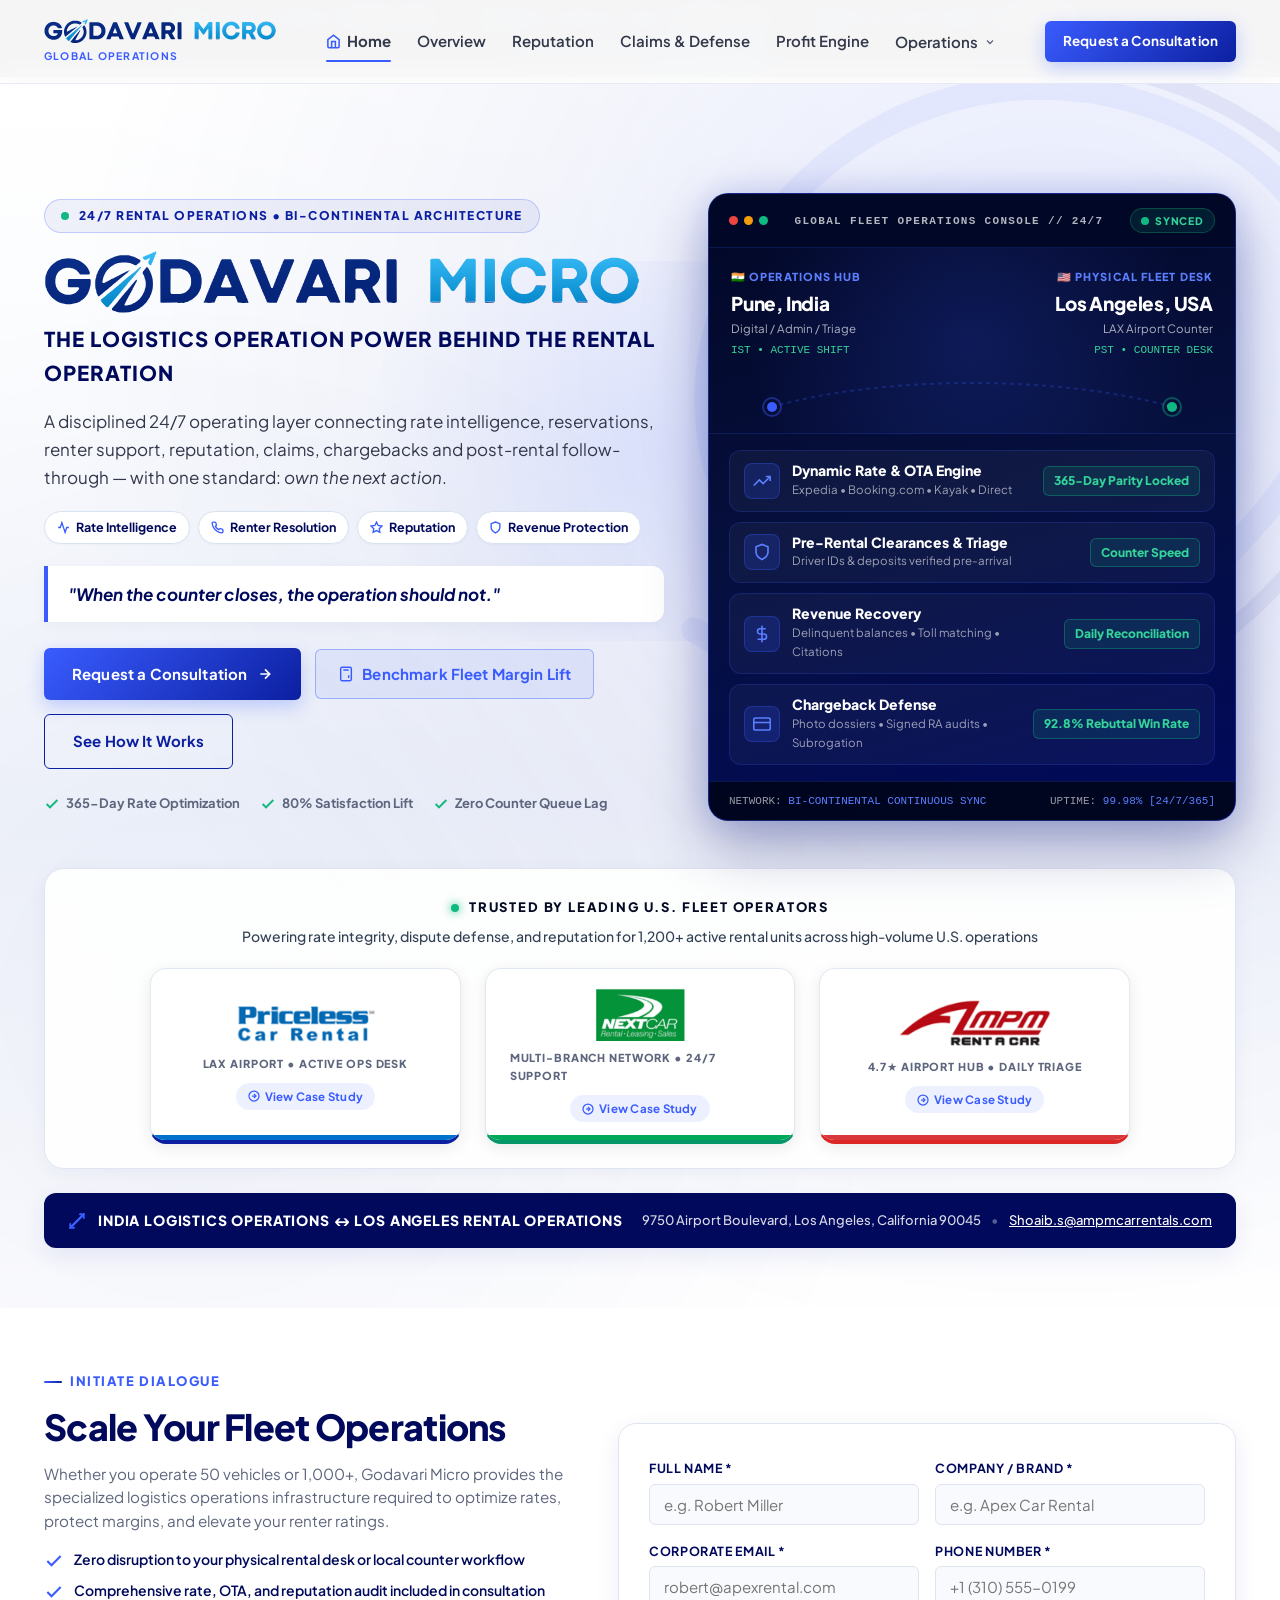
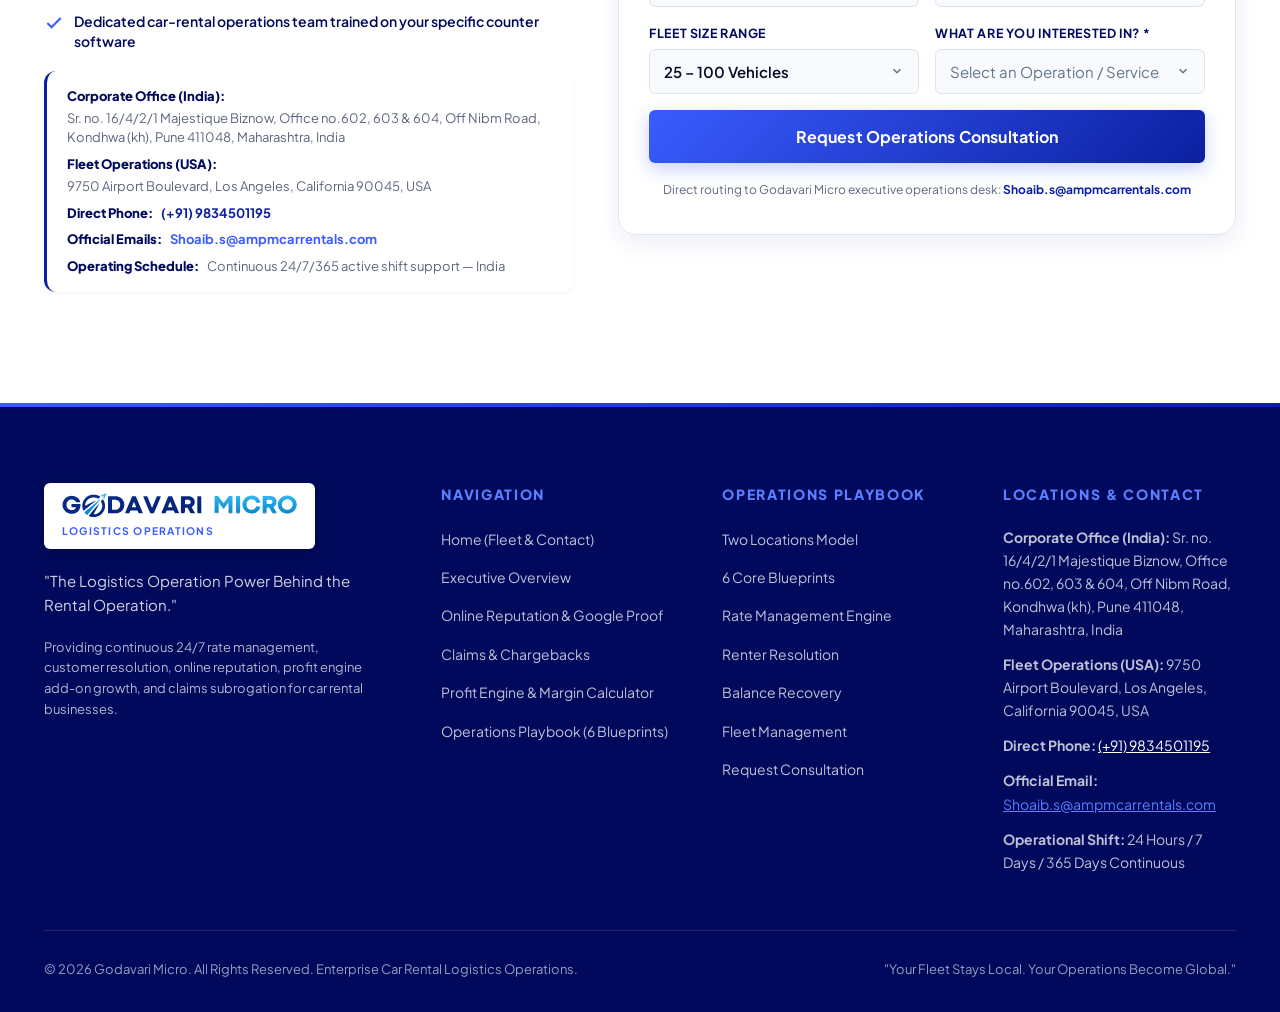
==== index.html @ 12efc971 "Remove (80.6% Win) from footer navigation Claims & Chargebacks link" ====
<!DOCTYPE html>
<html lang="en">
<head>
  <meta charset="UTF-8">
  <meta name="viewport" content="width=device-width, initial-scale=1.0">
  <meta http-equiv="X-UA-Compatible" content="ie=edge">
  
  <title>Godavari Micro — Global Car Rental Logistics Operations</title>
  <meta name="description" content="Godavari Micro is an India-based car rental logistics operations company running the 24/7 digital, administrative, and customer support layer behind live U.S. rental operations.">
  <meta name="keywords" content="Godavari Micro, car rental back-office, car rental operations, fleet management support, OTA rate management, car rental claims, chargeback recovery">
  <meta name="author" content="Godavari Micro">
  
  <!-- Open Graph / Meta -->
  <meta property="og:type" content="website">
  <meta property="og:title" content="Godavari Micro — The Logistics Operation Power Behind the Rental Operation">
  <meta property="og:description" content="Physical service in Los Angeles. Continuous digital operations in India. One connected renter experience.">
  <meta property="og:image" content="assets/godavari-micro-logo-gm-monogram.png">
  <meta name="twitter:card" content="summary_large_image">
  <meta name="twitter:title" content="Godavari Micro — Global Car Rental Logistics Operations">
  <meta name="twitter:description" content="Your Fleet Stays Local. Your Operations Become Global.">
  <meta name="twitter:image" content="assets/godavari-micro-logo-gm-monogram.png">

  <!-- Favicons derived from tightly cropped GM monogram -->
  <link rel="icon" type="image/png" sizes="32x32" href="assets/favicon-32x32.png">
  <link rel="icon" type="image/png" sizes="64x64" href="assets/favicon-64x64.png">
  <link rel="icon" type="image/png" sizes="192x192" href="assets/favicon-192x192.png">
  <link rel="apple-touch-icon" href="assets/favicon-192x192.png">

  <!-- Typography: Plus Jakarta Sans -->
  <link rel="preconnect" href="https://fonts.googleapis.com">
  <link rel="preconnect" href="https://fonts.gstatic.com" crossorigin>
  <link href="https://fonts.googleapis.com/css2?family=Plus+Jakarta+Sans:ital,wght@0,400;0,500;0,600;0,700;0,800;0,900;1,700&display=swap" rel="stylesheet">

  <!-- Stylesheet -->
  <link rel="stylesheet" href="css/styles.css">
</head>
<body>

  <!-- =========================================================================
       Live Operations Telemetry Status Bar
       ========================================================================= -->
  <div class="telemetry-statusbar">
    <div class="container telemetry-statusbar-inner">
      <div class="telemetry-item">
        <span class="pulse-dot" style="background:#00E676; box-shadow:0 0 8px #00E676;"></span>
        <span class="telemetry-label">LAX FLEET COUNTER:</span>
        <span class="telemetry-value">ACTIVE (PST)</span>
      </div>
      <div class="telemetry-divider"></div>
      <div class="telemetry-item">
        <span class="pulse-dot" style="background:#00E676; box-shadow:0 0 8px #00E676;"></span>
        <span class="telemetry-label">INDIA LOGISTICS DESK:</span>
        <span class="telemetry-value">ONLINE (IST)</span>
      </div>
      <div class="telemetry-divider"></div>
      <div class="telemetry-item">
        <span class="pulse-dot sync"></span>
        <span class="telemetry-label">365-DAY RATE RADAR:</span>
        <span class="telemetry-value">CALIBRATED</span>
      </div>
      <div class="telemetry-divider"></div>
      <div class="telemetry-item">
        <span class="telemetry-label">DISPUTE DEFENSE:</span>
        <span class="telemetry-value highlight">80.6% WIN RATE</span>
      </div>
    </div>
  </div>

  <!-- =========================================================================
       Site Header / Navigation
       ========================================================================= -->
  <header class="site-header" id="header">
    <div class="container header-container">
      <!-- Unified Brand Lockup -->
      <a href="index.html" class="brand-lockup" aria-label="Godavari Micro Homepage">
        <div class="brand-text-block">
          <picture>
            <source srcset="assets/godavari-micro-wordmark.svg" type="image/svg+xml">
            <img src="assets/godavari-micro-wordmark@2x.png" alt="GODAVARI MICRO" class="nav-brand-wordmark" width="409" height="44">
          </picture>
          <span class="brand-descriptor">Global Operations</span>
        </div>
      </a>

      <!-- Desktop Navigation -->
      <nav class="main-nav" aria-label="Main Navigation">
        <a href="index.html" class="nav-link nav-link-home active"><svg width="15" height="15" viewBox="0 0 24 24" fill="none" stroke="currentColor" stroke-width="2.5"><path d="M3 9l9-7 9 7v11a2 2 0 0 1-2 2H5a2 2 0 0 1-2-2z"></path><polyline points="9 22 9 12 15 12 15 22"></polyline></svg> Home</a>
        <a href="overview.html" class="nav-link">Overview</a>
        <a href="reputation.html" class="nav-link">Reputation</a>
        <a href="claims-defense.html" class="nav-link">Claims &amp; Defense</a>
        <a href="profit-engine.html" class="nav-link">Profit Engine</a>
        
        <!-- Operations Dropdown Submenu -->
                                      <div class="nav-dropdown">
            <button type="button" class="nav-link nav-dropdown-toggle" aria-expanded="false" aria-haspopup="true">
              <span>Operations</span>
              <svg class="dropdown-chevron" width="12" height="12" viewBox="0 0 24 24" fill="none" stroke="currentColor" stroke-width="2.5">
                <polyline points="6 9 12 15 18 9"></polyline>
              </svg>
            </button>
            <div class="nav-dropdown-menu" role="menu">
              <a href="operations.html" class="dropdown-item" role="menuitem">
                <div class="dropdown-item-icon">
                  <svg width="18" height="18" viewBox="0 0 24 24" fill="none" stroke="currentColor" stroke-width="2.2"><circle cx="12" cy="12" r="10"></circle><line x1="2" y1="12" x2="22" y2="12"></line><path d="M12 2a15.3 15.3 0 0 1 4 10 15.3 15.3 0 0 1-4 10 15.3 15.3 0 0 1-4-10 15.3 15.3 0 0 1 4-10z"></path></svg>
                </div>
                <div class="dropdown-item-text">
                  <span class="dropdown-item-title">Two Locations Model</span>
                  <span class="dropdown-item-desc">India logistics operation + Los Angeles physical counter</span>
                </div>
              </a>
              <a href="blueprints.html" class="dropdown-item" role="menuitem">
                <div class="dropdown-item-icon">
                  <svg width="18" height="18" viewBox="0 0 24 24" fill="none" stroke="currentColor" stroke-width="2.2"><rect x="2" y="7" width="20" height="14" rx="2" ry="2"></rect><path d="M16 21V5a2 2 0 0 0-2-2h-4a2 2 0 0 0-2 2v16"></path></svg>
                </div>
                <div class="dropdown-item-text">
                  <span class="dropdown-item-title">6 Core Blueprints</span>
                  <span class="dropdown-item-desc">Dynamic rates, guest resolution &amp; fleet readiness</span>
                </div>
              </a>
              <a href="rate-management.html" class="dropdown-item" role="menuitem">
                <div class="dropdown-item-icon">
                  <svg width="18" height="18" viewBox="0 0 24 24" fill="none" stroke="currentColor" stroke-width="2.2"><polyline points="22 12 18 12 15 21 9 3 6 12 2 12"></polyline></svg>
                </div>
                <div class="dropdown-item-text">
                  <span class="dropdown-item-title">Rate Management Engine</span>
                  <span class="dropdown-item-desc">24/7 competitive shopping, publishing &amp; yield</span>
                </div>
              </a>
              <a href="renter-resolution.html" class="dropdown-item" role="menuitem">
                <div class="dropdown-item-icon">
                  <svg width="18" height="18" viewBox="0 0 24 24" fill="none" stroke="currentColor" stroke-width="2.2"><path d="M22 16.92v3a2 2 0 0 1-2.18 2 19.79 19.79 0 0 1-8.63-3.07 19.5 19.5 0 0 1-6-6 19.79 19.79 0 0 1-3.07-8.67A2 2 0 0 1 4.11 2h3a2 2 0 0 1 2 1.72 12.84 12.84 0 0 0 .7 2.81 2 2 0 0 1-.45 2.11L8.09 9.91a16 16 0 0 0 6 6l1.27-1.27a2 2 0 0 1 2.11-.45 12.84 12.84 0 0 0 2.81.7A2 2 0 0 1 22 16.92z"></path></svg>
                </div>
                <div class="dropdown-item-text">
                  <span class="dropdown-item-title">Renter Resolution Lifecycle</span>
                  <span class="dropdown-item-desc">Instant phone, OTA message &amp; counter escalation</span>
                </div>
              </a>
              <a href="balance-recovery.html" class="dropdown-item" role="menuitem">
                <div class="dropdown-item-icon">
                  <svg width="18" height="18" viewBox="0 0 24 24" fill="none" stroke="currentColor" stroke-width="2.2"><path d="M12 22s8-4 8-10V5l-8-3-8 3v7c0 6 8 10 8 10z"></path></svg>
                </div>
                <div class="dropdown-item-text">
                  <span class="dropdown-item-title">Balance Recovery &amp; Subrogation</span>
                  <span class="dropdown-item-desc">Unpaid rentals, tolls, impounds &amp; claim recovery</span>
                </div>
              </a>
              <a href="fleet-management.html" class="dropdown-item" role="menuitem">
                <div class="dropdown-item-icon">
                  <svg width="18" height="18" viewBox="0 0 24 24" fill="none" stroke="currentColor" stroke-width="2.2"><circle cx="12" cy="12" r="10"></circle><polyline points="12 6 12 12 14 14"></polyline></svg>
                </div>
                <div class="dropdown-item-text">
                  <span class="dropdown-item-title">Fleet Management</span>
                  <span class="dropdown-item-desc">Availability, parity, turnaround &amp; inventory balance</span>
                </div>
              </a>
            </div>
          </div>
      </nav>

      <!-- CTA & Mobile Menu Trigger -->
      <div class="header-cta-wrap">
        <a href="#contact" class="btn btn-primary btn-sm header-consult-btn">
          <span class="cta-desktop">Request a Consultation</span>
          <span class="cta-mobile">Consult</span>
        </a>
        <button class="mobile-toggle" aria-label="Open Navigation Menu">
          <svg viewBox="0 0 24 24" fill="none" stroke="currentColor" stroke-width="2.2" stroke-linecap="round">
            <line x1="3" y1="6" x2="21" y2="6"></line>
            <line x1="3" y1="12" x2="21" y2="12"></line>
            <line x1="3" y1="18" x2="21" y2="18"></line>
          </svg>
        </button>
      </div>
    </div>
  </header>

  <!-- Mobile Drawer -->
  <div class="mobile-overlay" aria-hidden="true"></div>
  <aside class="mobile-drawer" id="mobileDrawer" aria-label="Mobile Navigation">
    <div class="drawer-header">
      <a href="index.html" class="drawer-logo" aria-label="Godavari Micro Homepage">
        <picture>
          <source srcset="assets/godavari-micro-wordmark.svg" type="image/svg+xml">
          <img src="assets/godavari-micro-wordmark.png" alt="Godavari Micro" width="168" height="22">
        </picture>
      </a>
      <button class="drawer-close" aria-label="Close Navigation">&times;</button>
    </div>

    <div class="drawer-body">
      <nav class="drawer-nav">
        <a href="index.html" class="drawer-link active">Home</a>
        <a href="overview.html" class="drawer-link">Executive Overview</a>
        <a href="reputation.html" class="drawer-link">Online Reputation &amp; Reviews</a>
        <a href="claims-defense.html" class="drawer-link">Claims &amp; Dispute Defense</a>
        <a href="profit-engine.html" class="drawer-link">Profit Engine &amp; Margins</a>
        <a href="profit-engine.html#roi-calculator" class="drawer-link drawer-link-highlight">
          <svg width="16" height="16" viewBox="0 0 24 24" fill="none" stroke="currentColor" stroke-width="2"><rect x="4" y="2" width="16" height="20" rx="2"></rect><line x1="8" y1="6" x2="16" y2="6"></line><line x1="16" y1="14" x2="16" y2="18"></line><path d="M16 10h.01"></path><path d="M12 10h.01"></path><path d="M8 10h.01"></path><path d="M12 14h.01"></path><path d="M8 14h.01"></path><path d="M12 18h.01"></path><path d="M8 18h.01"></path></svg>
          <span>Fleet Margin Calculator</span>
          <span class="drawer-badge">TOOL</span>
        </a>

                                <div style="margin-top:12px; padding-top:12px; border-top:1px solid #eef2f8;">
          <span style="font-size:0.75rem; font-weight:800; color:var(--color-highlight); text-transform:uppercase; letter-spacing:0.1em; display:block; margin-bottom:8px;">Operations Blueprints</span>
          <a href="operations.html" class="drawer-link" style="padding-left:10px;">• Two Locations Model</a>
          <a href="blueprints.html" class="drawer-link" style="padding-left:10px;">• 6 Core Blueprints</a>
          <a href="rate-management.html" class="drawer-link" style="padding-left:10px;">• Rate Management Engine</a>
          <a href="renter-resolution.html" class="drawer-link" style="padding-left:10px;">• Renter Resolution Lifecycle</a>
          <a href="balance-recovery.html" class="drawer-link" style="padding-left:10px;">• Balance Recovery &amp; Subrogation</a>
          <a href="fleet-management.html" class="drawer-link" style="padding-left:10px;">• Fleet Management</a>
        </div>

        <a href="#contact" class="drawer-link" style="color:var(--color-highlight); margin-top:8px;">Contact &amp; Consultation</a>
      </nav>
    </div>

    <div class="drawer-footer">
      <a href="#contact" class="btn btn-primary drawer-cta-btn">Request a Consultation →</a>
      <div class="drawer-contact-info">
        <a href="tel:+919834501195">📞 (+91) 9834501195</a>
        <a href="mailto:Shoaib.s@ampmcarrentals.com">✉️ Shoaib.s@ampmcarrentals.com</a>
      </div>
    </div>
  </aside>

  <main>
    <!-- =========================================================================
         SECTION 1: HERO / COVER
         ========================================================================= -->
    
<section class="hero-section" id="hero">
      <!-- Decorative Swoosh Background Pattern -->
      <svg class="hero-swoosh-bg" viewBox="0 0 500 500" fill="none" xmlns="http://www.w3.org/2000/svg" aria-hidden="true">
        <path d="M 60,380 C 140,430 320,440 430,300 C 510,200 480,80 340,40 C 230,10 120,70 80,170 C 50,250 80,330 150,380" stroke="#3A5CFF" stroke-width="16" stroke-linecap="round"/>
        <path d="M 80,410 C 170,465 350,470 460,320 C 540,210 505,70 350,25" stroke="#0B1FA0" stroke-width="10" stroke-linecap="round"/>
      </svg>
      <div class="hero-glow" aria-hidden="true"></div>

      <div class="container">
        
        <!-- High-Impact Split Hero Grid -->
        <div class="hero-grid reveal-on-scroll">
          
          <!-- Left Column: Corporate Brand & Proposition -->
          <div class="hero-text-col">
            
            <div class="hero-eyebrow-badge">
              <span class="hero-pulse-green"></span>
              <span>24/7 RENTAL OPERATIONS • BI-CONTINENTAL ARCHITECTURE</span>
            </div>

            <!-- Title Lockup with Official Vector Wordmark Logo -->
            <div class="hero-title-lockup">
              <h1 class="hero-title-h1">
                <picture>
                  <source srcset="assets/godavari-micro-wordmark.svg" type="image/svg+xml">
                  <img src="assets/godavari-micro-wordmark@2x.png" alt="GODAVARI MICRO" class="hero-wordmark-img" width="409" height="44">
                </picture>
                <span class="visually-hidden">GODAVARI MICRO</span>
              </h1>
            </div>

            <div class="hero-subhead">THE LOGISTICS OPERATION POWER BEHIND THE RENTAL OPERATION</div>

            <p class="hero-description">
              A disciplined 24/7 operating layer connecting rate intelligence, reservations, renter support, reputation, claims, chargebacks and post-rental follow-through &mdash; with one standard: <em>own the next action</em>.
            </p>

            <!-- Service Pillars Pills (Page 2 PDF Badges) -->
            <div class="hero-pills-row">
              <span class="hero-pill-tag">
                <svg viewBox="0 0 24 24" fill="none" stroke="currentColor" stroke-width="2.5"><polyline points="22 12 18 12 15 21 9 3 6 12 2 12"></polyline></svg>
                Rate Intelligence
              </span>
              <span class="hero-pill-tag">
                <svg viewBox="0 0 24 24" fill="none" stroke="currentColor" stroke-width="2.5"><path d="M22 16.92v3a2 2 0 0 1-2.18 2 19.79 19.79 0 0 1-8.63-3.07 19.5 19.5 0 0 1-6-6 19.79 19.79 0 0 1-3.07-8.67A2 2 0 0 1 4.11 2h3a2 2 0 0 1 2 1.72 12.84 12.84 0 0 0 .7 2.81 2 2 0 0 1-.45 2.11L8.09 9.91a16 16 0 0 0 6 6l1.27-1.27a2 2 0 0 1 2.11-.45 12.84 12.84 0 0 0 2.81.7A2 2 0 0 1 22 16.92z"></path></svg>
                Renter Resolution
              </span>
              <span class="hero-pill-tag">
                <svg viewBox="0 0 24 24" fill="none" stroke="currentColor" stroke-width="2.5"><polygon points="12 2 15.09 8.26 22 9.27 17 14.14 18.18 21.02 12 17.77 5.82 21.02 7 14.14 2 9.27 8.91 8.26 12 2"></polygon></svg>
                Reputation
              </span>
              <span class="hero-pill-tag">
                <svg viewBox="0 0 24 24" fill="none" stroke="currentColor" stroke-width="2.5"><path d="M12 22s8-4 8-10V5l-8-3-8 3v7c0 6 8 10 8 10z"></path></svg>
                Revenue Protection
              </span>
            </div>

            <!-- Quote Callout Box -->
            <div class="hero-quote-callout">
              <p>"When the counter closes, the operation should not."</p>
            </div>

            <!-- Action Buttons -->
            <div class="hero-actions-row">
              <a href="#contact" class="btn btn-primary">
                Request a Consultation
                <svg width="16" height="16" viewBox="0 0 24 24" fill="none" stroke="currentColor" stroke-width="2.5"><line x1="5" y1="12" x2="19" y2="12"></line><polyline points="12 5 19 12 12 19"></polyline></svg>
              </a>
              <a href="profit-engine.html#roi-calculator" class="btn btn-tertiary">
                <svg width="16" height="16" viewBox="0 0 24 24" fill="none" stroke="currentColor" stroke-width="2.2"><rect x="4" y="2" width="16" height="20" rx="2"></rect><line x1="8" y1="6" x2="16" y2="6"></line><line x1="16" y1="14" x2="16" y2="18"></line><path d="M16 10h.01"></path><path d="M12 10h.01"></path><path d="M8 10h.01"></path><path d="M12 14h.01"></path><path d="M8 14h.01"></path><path d="M12 18h.01"></path><path d="M8 18h.01"></path></svg>
                Benchmark Fleet Margin Lift
              </a>
              <a href="overview.html" class="btn btn-secondary">
                See How It Works
              </a>
            </div>

            <!-- Trust Bar -->
            <div class="hero-trust-bar">
              <div class="hero-trust-item">
                <svg width="16" height="16" viewBox="0 0 24 24" fill="none" stroke="currentColor" stroke-width="3"><polyline points="20 6 9 17 4 12"></polyline></svg>
                <span>365-Day Rate Optimization</span>
              </div>
              <div class="hero-trust-item">
                <svg width="16" height="16" viewBox="0 0 24 24" fill="none" stroke="currentColor" stroke-width="3"><polyline points="20 6 9 17 4 12"></polyline></svg>
                <span>80% Satisfaction Lift</span>
              </div>
              <div class="hero-trust-item">
                <svg width="16" height="16" viewBox="0 0 24 24" fill="none" stroke="currentColor" stroke-width="3"><polyline points="20 6 9 17 4 12"></polyline></svg>
                <span>Zero Counter Queue Lag</span>
              </div>
            </div>

          </div>

          <!-- Right Column: Enterprise Global Operations Command Console (No Car Photo) -->
          <div class="hero-visual-col">
            <div class="ops-console-card">
              
              <!-- Console Terminal Window Header -->
              <div class="ops-console-header">
                <div class="console-dots">
                  <span class="console-dot dot-red"></span>
                  <span class="console-dot dot-yellow"></span>
                  <span class="console-dot dot-green"></span>
                </div>
                <div class="console-title">GLOBAL FLEET OPERATIONS CONSOLE // 24/7</div>
                <div class="console-status-pill">
                  <span class="hero-pulse-green"></span>
                  <span>SYNCED</span>
                </div>
              </div>

              <!-- Bi-Continental Route Map & Orbital Swoosh Arc -->
              <div class="ops-map-panel">
                <div class="route-nodes-flex">
                  <div class="route-node">
                    <span class="node-flag-tag">🇮🇳 Operations Hub</span>
                    <span class="node-city">Pune, India</span>
                    <span class="node-role">Digital / Admin / Triage</span>
                    <span class="node-time">IST • ACTIVE SHIFT</span>
                  </div>
                  <div class="route-node" style="text-align: right;">
                    <span class="node-flag-tag" style="justify-content: flex-end;">🇺🇸 Physical Fleet Desk</span>
                    <span class="node-city">Los Angeles, USA</span>
                    <span class="node-role">LAX Airport Counter</span>
                    <span class="node-time">PST • COUNTER DESK</span>
                  </div>
                </div>

                <!-- Animated Double-Arc Swoosh Connection Vector -->
                <svg class="swoosh-route-svg" viewBox="0 0 460 48" fill="none" xmlns="http://www.w3.org/2000/svg">
                  <defs>
                    <linearGradient id="routeGrad" x1="0%" y1="0%" x2="100%" y2="0%">
                      <stop offset="0%" stop-color="#3A5CFF"/>
                      <stop offset="50%" stop-color="#5B7FFF"/>
                      <stop offset="100%" stop-color="#10B981"/>
                    </linearGradient>
                  </defs>
                  <!-- Baseline faint orbit -->
                  <path d="M 30,36 C 140,4 320,4 430,36" stroke="rgba(58, 92, 255, 0.25)" stroke-width="2" stroke-dasharray="4 4"/>
                  <!-- Active glowing animated swoosh path -->
                  <path class="swoosh-route-path" d="M 30,36 C 140,4 320,4 430,36" stroke="url(#routeGrad)" stroke-width="3" stroke-linecap="round"/>
                  <!-- Node Pulse Points -->
                  <circle cx="30" cy="36" r="5" fill="#3A5CFF"/>
                  <circle cx="30" cy="36" r="9" stroke="#3A5CFF" stroke-opacity="0.4" stroke-width="2"/>
                  <circle cx="430" cy="36" r="5" fill="#10B981"/>
                  <circle cx="430" cy="36" r="9" stroke="#10B981" stroke-opacity="0.4" stroke-width="2"/>
                </svg>
              </div>

              <!-- Real-Time Operations Streams -->
              <div class="ops-streams-panel">
                
                <!-- Stream 1: Rate & OTA Yield -->
                <div class="ops-stream-row">
                  <div class="stream-left">
                    <div class="stream-icon-box">
                      <svg viewBox="0 0 24 24" fill="none" stroke="currentColor" stroke-width="2.2"><polyline points="23 6 13.5 15.5 8.5 10.5 1 18"></polyline><polyline points="17 6 23 6 23 12"></polyline></svg>
                    </div>
                    <div>
                      <div class="stream-title">Dynamic Rate &amp; OTA Engine</div>
                      <div class="stream-subtitle">Expedia • Booking.com • Kayak • Direct</div>
                    </div>
                  </div>
                  <div class="stream-badge-status stream-badge-green">
                    365-Day Parity Locked
                  </div>
                </div>

                <!-- Stream 2: Renter Pre-Verification -->
                <div class="ops-stream-row">
                  <div class="stream-left">
                    <div class="stream-icon-box">
                      <svg viewBox="0 0 24 24" fill="none" stroke="currentColor" stroke-width="2.2"><path d="M12 22s8-4 8-10V5l-8-3-8 3v7c0 6 8 10 8 10z"></path></svg>
                    </div>
                    <div>
                      <div class="stream-title">Pre-Rental Clearances &amp; Triage</div>
                      <div class="stream-subtitle">Driver IDs &amp; deposits verified pre-arrival</div>
                    </div>
                  </div>
                  <div class="stream-badge-status stream-badge-green">
                    Counter Speed
                  </div>
                </div>

                <!-- Stream 3: Revenue Recovery -->
                <div class="ops-stream-row">
                  <div class="stream-left">
                    <div class="stream-icon-box">
                      <svg viewBox="0 0 24 24" fill="none" stroke="currentColor" stroke-width="2.2"><line x1="12" y1="1" x2="12" y2="23"></line><path d="M17 5H9.5a3.5 3.5 0 0 0 0 7h5a3.5 3.5 0 0 1 0 7H6"></path></svg>
                    </div>
                    <div>
                      <div class="stream-title">Revenue Recovery</div>
                      <div class="stream-subtitle">Delinquent balances • Toll matching • Citations</div>
                    </div>
                  </div>
                  <div class="stream-badge-status stream-badge-green">
                    Daily Reconciliation
                  </div>
                </div>

                <!-- Stream 4: Chargeback Defense -->
                <div class="ops-stream-row">
                  <div class="stream-left">
                    <div class="stream-icon-box">
                      <svg viewBox="0 0 24 24" fill="none" stroke="currentColor" stroke-width="2.2"><rect x="1" y="4" width="22" height="16" rx="2" ry="2"></rect><line x1="1" y1="10" x2="23" y2="10"></line></svg>
                    </div>
                    <div>
                      <div class="stream-title">Chargeback Defense</div>
                      <div class="stream-subtitle">Photo dossiers • Signed RA audits • Subrogation</div>
                    </div>
                  </div>
                  <div class="stream-badge-status stream-badge-green">
                    92.8% Rebuttal Win Rate
                  </div>
                </div>

              </div>

              <!-- Console Terminal Footer -->
              <div class="ops-console-footer">
                <div>NETWORK: <span>BI-CONTINENTAL CONTINUOUS SYNC</span></div>
                <div>UPTIME: <span>99.98% [24/7/365]</span></div>
              </div>

            </div>
          </div>

        </div>

        <!-- Current Operating Experience Logo Strip -->
        <div class="hero-client-strip">
          <div class="client-strip-label text-center">
            <span style="background:#10B981; width:8px; height:8px; border-radius:50%; display:inline-block; box-shadow:0 0 10px #10B981;"></span>
            TRUSTED BY LEADING U.S. FLEET OPERATORS
          </div>
          <div class="client-strip-sub text-center">
            Powering rate integrity, dispute defense, and reputation for 1,200+ active rental units across high-volume U.S. operations
          </div>
          <div class="client-operating-grid">
            <!-- Priceless Car Rental -->
            <div class="operating-brand-card brand-priceless" data-client="priceless" role="button" tabindex="0" aria-label="View Priceless Car Rental case study" title="Click to view Priceless Case Study">
              <img src="assets/client-logo-priceless.png" alt="Priceless Car Rental" class="operating-brand-logo" width="149" height="47">
              <span class="operating-brand-meta">LAX Airport &bull; Active Ops Desk</span>
              <span class="brand-case-pill">
                <svg width="12" height="12" viewBox="0 0 24 24" fill="none" stroke="currentColor" stroke-width="2.5"><circle cx="12" cy="12" r="10"></circle><polyline points="12 16 16 12 12 8"></polyline><line x1="8" y1="12" x2="16" y2="12"></line></svg>
                View Case Study
              </span>
            </div>
            <!-- NextCar -->
            <div class="operating-brand-card brand-nextcar" data-client="nextcar" role="button" tabindex="0" aria-label="View NextCar case study" title="Click to view NextCar Case Study">
              <img src="assets/client-logo-nextcar.png" alt="NextCar Rental Leasing Sales" class="operating-brand-logo" width="148" height="84">
              <span class="operating-brand-meta">Multi-Branch Network &bull; 24/7 Support</span>
              <span class="brand-case-pill">
                <svg width="12" height="12" viewBox="0 0 24 24" fill="none" stroke="currentColor" stroke-width="2.5"><circle cx="12" cy="12" r="10"></circle><polyline points="12 16 16 12 12 8"></polyline><line x1="8" y1="12" x2="16" y2="12"></line></svg>
                View Case Study
              </span>
            </div>
            <!-- AMPM Rent A Car -->
            <div class="operating-brand-card brand-ampm" data-client="ampm" role="button" tabindex="0" aria-label="View AMPM Rent A Car case study" title="Click to view AMPM Case Study">
              <img src="assets/client-logo-ampm.png" alt="AMPM Rent A Car" class="operating-brand-logo" width="204" height="69">
              <span class="operating-brand-meta">4.7★ Airport Hub &bull; Daily Triage</span>
              <span class="brand-case-pill">
                <svg width="12" height="12" viewBox="0 0 24 24" fill="none" stroke="currentColor" stroke-width="2.5"><circle cx="12" cy="12" r="10"></circle><polyline points="12 16 16 12 12 8"></polyline><line x1="8" y1="12" x2="16" y2="12"></line></svg>
                View Case Study
              </span>
            </div>
          </div>
        </div>

        <!-- Hero Footer Bar (PDF Page 1 Operating Footprint) -->
        <div class="hero-location-bar">
          <div class="location-route">
            <svg width="18" height="18" viewBox="0 0 24 24" fill="none" stroke="currentColor" stroke-width="2.5" stroke-linecap="round">
              <polyline points="16 3 21 3 21 8"></polyline>
              <line x1="4" y1="20" x2="21" y2="3"></line>
              <polyline points="8 21 3 21 3 16"></polyline>
              <line x1="20" y1="4" x2="3" y2="21"></line>
            </svg>
            <span>INDIA LOGISTICS OPERATIONS ↔ LOS ANGELES RENTAL OPERATIONS</span>
          </div>
          <div class="location-address">
            <span>9750 Airport Boulevard, Los Angeles, California 90045</span>
            <span style="opacity:0.4; margin:0 8px;">•</span>
            <a href="mailto:Shoaib.s@ampmcarrentals.com" style="color:#FFF; text-decoration:underline;">Shoaib.s@ampmcarrentals.com</a>
          </div>
        </div>
      </div>
    </section>

    <!-- =========================================================================
         SECTION 2: EXECUTIVE OVERVIEW — A CONTINUOUS RENTAL OPERATION (PDF Page 2)
         ========================================================================= -->

    <!-- =========================================================================
         OPERATIONAL ROADMAP // 5-STAGE GUIDED JOURNEY
         ========================================================================= -->

<section class="section" id="contact">
      <div class="container">
        
        <div class="contact-section-wrap">
          
          <!-- Column 1: Info & Pitch -->
          <div class="contact-info-col reveal-on-scroll">
            <div class="section-eyebrow">Initiate Dialogue</div>
            <h2 class="contact-title">Scale Your Fleet Operations</h2>
            <p class="contact-intro">
              Whether you operate 50 vehicles or 1,000+, Godavari Micro provides the specialized logistics operations infrastructure required to optimize rates, protect margins, and elevate your renter ratings.
            </p>

            <ul class="contact-benefits-list">
              <li class="contact-benefit-item">
                <svg width="20" height="20" viewBox="0 0 24 24" fill="none" stroke="currentColor" stroke-width="2.5"><polyline points="20 6 9 17 4 12"></polyline></svg>
                <span>Zero disruption to your physical rental desk or local counter workflow</span>
              </li>
              <li class="contact-benefit-item">
                <svg width="20" height="20" viewBox="0 0 24 24" fill="none" stroke="currentColor" stroke-width="2.5"><polyline points="20 6 9 17 4 12"></polyline></svg>
                <span>Comprehensive rate, OTA, and reputation audit included in consultation</span>
              </li>
              <li class="contact-benefit-item">
                <svg width="20" height="20" viewBox="0 0 24 24" fill="none" stroke="currentColor" stroke-width="2.5"><polyline points="20 6 9 17 4 12"></polyline></svg>
                <span>Dedicated car-rental operations team trained on your specific counter software</span>
              </li>
            </ul>

            <div class="hub-details-card">
              <div class="hub-detail-row">
                <span class="hub-label">Corporate Office (India):</span>
                <span class="hub-val">Sr. no. 16/4/2/1 Majestique Biznow, Office no.602, 603 &amp; 604, Off Nibm Road, Kondhwa (kh), Pune 411048, Maharashtra, India</span>
              </div>
              <div class="hub-detail-row">
                <span class="hub-label">Fleet Operations (USA):</span>
                <span class="hub-val">9750 Airport Boulevard, Los Angeles, California 90045, USA</span>
              </div>
              <div class="hub-detail-row">
                <span class="hub-label">Direct Phone:</span>
                <span class="hub-val"><a href="tel:+919834501195" style="color:var(--color-primary); font-weight:700;">(+91) 9834501195</a></span>
              </div>
              <div class="hub-detail-row">
                <span class="hub-label">Official Emails:</span>
                <span class="hub-val">
                  <a href="mailto:Shoaib.s@ampmcarrentals.com" style="color:var(--color-highlight); font-weight:700;">Shoaib.s@ampmcarrentals.com</a>
                </span>
              </div>
              <div class="hub-detail-row">
                <span class="hub-label">Operating Schedule:</span>
                <span class="hub-val">Continuous 24/7/365 active shift support &mdash; India</span>
              </div>
            </div>
          </div>

          <!-- Column 2: Interactive Contact Form -->
          <div class="contact-form-card reveal-on-scroll delay-1">
            <form id="consultationForm" action="https://formsubmit.co/Shoaib.s@ampmcarrentals.com" method="POST">
              <input type="hidden" name="_template" value="table">
              <input type="hidden" name="_captcha" value="false">
              <input type="hidden" name="_subject" value="New Fleet Operations Consultation Request">
              <div class="form-grid">
                
                <div class="form-group">
                  <label for="contactName" class="form-label">Full Name *</label>
                  <input type="text" id="contactName" name="name" class="form-input" placeholder="e.g. Robert Miller" required>
                </div>

                <div class="form-group">
                  <label for="contactCompany" class="form-label">Company / Brand *</label>
                  <input type="text" id="contactCompany" name="company" class="form-input" placeholder="e.g. Apex Car Rental" required>
                </div>

                <div class="form-group">
                  <label for="contactEmail" class="form-label">Corporate Email *</label>
                  <input type="email" id="contactEmail" name="email" class="form-input" placeholder="robert@apexrental.com" required>
                </div>

                <div class="form-group">
                  <label for="contactPhone" class="form-label">Phone Number *</label>
                  <input type="tel" id="contactPhone" name="phone" class="form-input" placeholder="+1 (310) 555-0199" required>
                </div>

                <div class="form-group">
                  <label for="fleetSize" class="form-label">Fleet Size Range</label>
                  <div class="custom-dropdown" id="fleetSizeDropdown">
                    <select id="fleetSize" name="fleet_size" class="hidden-native-select">
                      <option value="25-100" selected>25 – 100 Vehicles</option>
                      <option value="101-300">101 – 300 Vehicles</option>
                      <option value="301-750">301 – 750 Vehicles</option>
                      <option value="750+">750+ Vehicles (Multi-Location)</option>
                    </select>
                    <button type="button" class="custom-dropdown-btn" aria-haspopup="listbox" aria-expanded="false">
                      <span class="selected-text">25 – 100 Vehicles</span>
                      <svg class="dropdown-chevron" width="14" height="14" viewBox="0 0 24 24" fill="none" stroke="currentColor" stroke-width="2.5"><polyline points="6 9 12 15 18 9"></polyline></svg>
                    </button>
                    <div class="custom-dropdown-panel" role="listbox">
                      <div class="custom-option selected" data-value="25-100">25 – 100 Vehicles</div>
                      <div class="custom-option" data-value="101-300">101 – 300 Vehicles</div>
                      <div class="custom-option" data-value="301-750">301 – 750 Vehicles</div>
                      <div class="custom-option" data-value="750+">750+ Vehicles (Multi-Location)</div>
                    </div>
                  </div>
                </div>

                <div class="form-group">
                  <label for="serviceInterest" class="form-label">What are you interested in? *</label>
                  <div class="custom-dropdown" id="serviceInterestDropdown">
                    <select id="serviceInterest" name="service_interest" class="hidden-native-select" required>
                      <option value="" disabled selected>Select an Operation / Service</option>
                      <option value="24/7 Logistics Operation">24/7 Logistics Operation</option>
                      <option value="Rate Management">Rate Management</option>
                      <option value="Renter Resolution & Customer Support">Renter Resolution &amp; Customer Support</option>
                      <option value="Claim Management">Claim Management</option>
                      <option value="Chargeback & Dispute Defense">Chargeback &amp; Dispute Defense</option>
                      <option value="Online Reputation & Review Elevation">Online Reputation &amp; Review Elevation</option>
                      <option value="Collection Recovery">Collection Recovery</option>
                      <option value="Roadside Assistance">Roadside Assistance &amp; Incident Dispatch</option>
                      <option value="Fleet Management">Fleet Management</option>
                      <option value="Other">Other — Specify Requirement</option>
                    </select>
                    <button type="button" class="custom-dropdown-btn" aria-haspopup="listbox" aria-expanded="false">
                      <span class="selected-text placeholder-active">Select an Operation / Service</span>
                      <svg class="dropdown-chevron" width="14" height="14" viewBox="0 0 24 24" fill="none" stroke="currentColor" stroke-width="2.5"><polyline points="6 9 12 15 18 9"></polyline></svg>
                    </button>
                    <div class="custom-dropdown-panel" role="listbox">
                      <div class="custom-option" data-value="24/7 Logistics Operation">24/7 Logistics Operation</div>
                      <div class="custom-option" data-value="Rate Management">Rate Management</div>
                      <div class="custom-option" data-value="Renter Resolution & Customer Support">Renter Resolution &amp; Customer Support</div>
                      <div class="custom-option" data-value="Claim Management">Claim Management</div>
                      <div class="custom-option" data-value="Chargeback & Dispute Defense">Chargeback &amp; Dispute Defense</div>
                      <div class="custom-option" data-value="Online Reputation & Review Elevation">Online Reputation &amp; Review Elevation</div>
                      <div class="custom-option" data-value="Collection Recovery">Collection Recovery</div>
                      <div class="custom-option" data-value="Roadside Assistance">Roadside Assistance &amp; Incident Dispatch</div>
                      <div class="custom-option" data-value="Fleet Management">Fleet Management</div>
                      <div class="custom-option custom-option-other" data-value="Other">
                        <span class="other-badge">CUSTOM</span>
                        <span>Other &mdash; Specify Requirement</span>
                      </div>
                    </div>
                  </div>
                </div>

                <div class="form-group full-width" id="otherServiceGroup" style="display:none;">
                  <label for="otherServiceInput" class="form-label">Explain What You Are Interested In *</label>
                  <textarea id="otherServiceInput" name="other_service" class="form-textarea" rows="3" placeholder="Please explain what you are interested in and any specific operational requirements..."></textarea>
                </div>

                <div class="form-group full-width">
                  <button type="submit" class="btn btn-primary form-submit-btn">
                    Request Operations Consultation
                  </button>
                  <div style="margin-top:12px; font-size:0.75rem; color:var(--color-text-muted); text-align:center;">
                    Direct routing to Godavari Micro executive operations desk: <a href="mailto:Shoaib.s@ampmcarrentals.com" style="color:var(--color-primary); font-weight:700;">Shoaib.s@ampmcarrentals.com</a>
                  </div>
                </div>

              </div>

              <!-- Feedback message -->
              <div id="formFeedback" class="form-feedback" role="alert"></div>
            </form>
          </div>

        </div>

      </div>
    </section>
  </main>

  <!-- =========================================================================
       Footer
       ========================================================================= -->

<footer class="site-footer">
    <div class="container">
      
      <div class="footer-top-grid">
        
        <!-- Col 1: Brand -->
        <div class="footer-brand-col">
          <div class="footer-logo-badge">
            <div class="brand-text-block">
              <picture>
                <source srcset="assets/godavari-micro-wordmark.svg" type="image/svg+xml">
                <img src="assets/godavari-micro-wordmark@2x.png" alt="GODAVARI MICRO" class="nav-brand-wordmark" width="409" height="44" style="height:26px;">
              </picture>
              <span class="brand-descriptor">Logistics Operations</span>
            </div>
          </div>
          <p class="footer-tagline">
            "The Logistics Operation Power Behind the Rental Operation."
          </p>
          <p style="font-size: 0.8125rem; color: rgba(255, 255, 255, 0.7); line-height: 1.6;">
            Providing continuous 24/7 rate management, customer resolution, online reputation, profit engine add-on growth, and claims subrogation for car rental businesses.
          </p>
        </div>

                <!-- Col 2: Navigation -->
        <div>
          <div class="footer-title">Navigation</div>
          <ul class="footer-links">
            <li><a href="index.html" class="footer-link">Home (Fleet &amp; Contact)</a></li>
            <li><a href="overview.html" class="footer-link">Executive Overview</a></li>
            <li><a href="reputation.html" class="footer-link">Online Reputation &amp; Google Proof</a></li>
            <li><a href="claims-defense.html" class="footer-link">Claims &amp; Chargebacks</a></li>
            <li><a href="profit-engine.html" class="footer-link">Profit Engine &amp; Margin Calculator</a></li>
            <li><a href="operations.html" class="footer-link">Operations Playbook (6 Blueprints)</a></li>
          </ul>
        </div>

        <!-- Col 3: Operations -->
                                <div>
          <div class="footer-title">Operations Playbook</div>
          <ul class="footer-links">
            <li><a href="operations.html" class="footer-link">Two Locations Model</a></li>
            <li><a href="blueprints.html" class="footer-link">6 Core Blueprints</a></li>
            <li><a href="rate-management.html" class="footer-link">Rate Management Engine</a></li>
            <li><a href="renter-resolution.html" class="footer-link">Renter Resolution</a></li>
            <li><a href="balance-recovery.html" class="footer-link">Balance Recovery</a></li>
            <li><a href="fleet-management.html" class="footer-link">Fleet Management</a></li>
            <li><a href="index.html#contact" class="footer-link">Request Consultation</a></li>
          </ul>
        </div>

        <!-- Col 4: Locations & Contact -->
        <div>
          <div class="footer-title">Locations &amp; Contact</div>
          <ul class="footer-links">
            <li class="footer-link"><strong>Corporate Office (India):</strong> Sr. no. 16/4/2/1 Majestique Biznow, Office no.602, 603 &amp; 604, Off Nibm Road, Kondhwa (kh), Pune 411048, Maharashtra, India</li>
            <li class="footer-link"><strong>Fleet Operations (USA):</strong> 9750 Airport Boulevard, Los Angeles, California 90045, USA</li>
            <li class="footer-link"><strong>Direct Phone:</strong> <a href="tel:+919834501195" style="color:var(--color-white); text-decoration:underline;">(+91) 9834501195</a></li>
            <li class="footer-link"><strong>Official Email:</strong><br>
              <a href="mailto:Shoaib.s@ampmcarrentals.com" style="color:var(--color-highlight-hover); text-decoration:underline;">Shoaib.s@ampmcarrentals.com</a>
            </li>
            <li class="footer-link"><strong>Operational Shift:</strong> 24 Hours / 7 Days / 365 Days Continuous</li>
          </ul>
        </div>

      </div>

      <!-- Bottom Bar -->
      <div class="footer-bottom">
        <div>
          &copy; <span id="currentYear">2026</span> Godavari Micro. All Rights Reserved. Enterprise Car Rental Logistics Operations.
        </div>
        <div>
          "Your Fleet Stays Local. Your Operations Become Global."
        </div>
      </div>

    </div>
  </footer>

  <!-- Set Dynamic Year -->
  <script>
    document.getElementById('currentYear').textContent = new Date().getFullYear();
  </script>

  <!-- =========================================================================
       Client Operational Case Study Modal (% Metrics Only)
       ========================================================================= -->
  <div class="case-study-modal-overlay" id="caseStudyModalOverlay" role="dialog" aria-modal="true" aria-labelledby="caseStudyModalTitle" aria-hidden="true">
    <div class="case-study-modal" id="caseStudyModal">
      <!-- Modal Top Bar (Integrated Sticky Header) -->
      <div class="case-study-modal-top">
        <div class="case-study-modal-title-row">
          <div class="case-study-eyebrow-row">
            <span class="case-study-tag">OPERATIONAL CASE STUDY // PERFORMANCE OVERVIEW</span>
            <span class="case-study-verified-badge">
              <svg width="12" height="12" viewBox="0 0 24 24" fill="none" stroke="currentColor" stroke-width="2.5"><polyline points="20 6 9 17 4 12"></polyline></svg>
              Verified Ops Data
            </span>
          </div>
          <button class="case-study-modal-close" id="caseStudyModalClose" aria-label="Close Case Study">&times;</button>
        </div>

        <!-- Quick Operator Tabs Integrated in Top Bar -->
        <div class="case-study-tabs-nav" role="tablist">
          <button class="case-study-tab-btn active" data-target-client="priceless" role="tab" aria-selected="true">
            <span class="tab-indicator-dot" style="background:#60A5FA;"></span>
            <span>Priceless Car Rental</span>
          </button>
          <button class="case-study-tab-btn" data-target-client="nextcar" role="tab" aria-selected="false">
            <span class="tab-indicator-dot" style="background:#34D399;"></span>
            <span>NextCar Rental</span>
          </button>
          <button class="case-study-tab-btn" data-target-client="ampm" role="tab" aria-selected="false">
            <span class="tab-indicator-dot" style="background:#F87171;"></span>
            <span>AMPM Rent A Car</span>
          </button>
        </div>
      </div>

      <!-- Dynamic Content Body -->
      <div class="case-study-modal-body" id="caseStudyModalContent">
        <!-- Injected dynamically via JS -->
      </div>
    </div>
  </div>

  <!-- Main JavaScript Bundle -->
  <script src="js/main.js"></script>
</body>
</html>
---- css/styles.css ----
/* ==========================================================================
   GODAVARI MICRO — Corporate Stylesheet
   Theme: GM Monogram & Glossy Blue Motif
   ========================================================================== */

:root {
  /* Exact 5-Color System Derived from GM Monogram Logo */
  --color-primary: #0B1FA0;          /* Primary Cobalt / Royal Blue */
  --color-primary-dark: #071578;     /* Darker Cobalt variation */
  --color-shadow: #00095C;           /* Deep Navy Shadow tone */
  --color-highlight: #3A5CFF;        /* Bright Highlight Blue */
  --color-highlight-hover: #5B7FFF;  /* Accent hover light blue */
  --color-highlight-soft: rgba(58, 92, 255, 0.08);
  --color-white: #FFFFFF;            /* Pure White */
  --color-neutral-bg: #F1F4F9;       /* Neutral Light Gray for alternating sections */
  --color-neutral-card: #FFFFFF;
  --color-text-body: #33374A;        /* Body text on white */
  --color-text-muted: #5E667E;       /* Secondary text */
  --color-text-light: #8E98B0;       /* Subdued metadata */
  --color-border: #DFE5F0;          /* Subtle light border */
  --color-border-focus: #3A5CFF;

  /* Glossy / Gradient treatment */
  --gradient-primary: linear-gradient(135deg, #3A5CFF 0%, #0B1FA0 100%);
  --gradient-primary-hover: linear-gradient(135deg, #4F70FF 0%, #00095C 100%);
  --gradient-accent-bar: linear-gradient(90deg, #3A5CFF 0%, #0B1FA0 100%);
  --gradient-card-subtle: linear-gradient(180deg, #FFFFFF 0%, #F8FAFD 100%);
  --gradient-cobalt-dark: linear-gradient(135deg, #0B1FA0 0%, #00095C 100%);

  /* Typography */
  --font-sans: 'Plus Jakarta Sans', -apple-system, BlinkMacSystemFont, 'Segoe UI', Roboto, Helvetica, Arial, sans-serif;
  --font-heading: 'Plus Jakarta Sans', -apple-system, BlinkMacSystemFont, 'Segoe UI', Roboto, Helvetica, Arial, sans-serif;
  --font-mono: 'SFMono-Regular', Consolas, 'Liberation Mono', Menlo, monospace;

  /* Shadows */
  --shadow-sm: 0 2px 4px rgba(11, 31, 160, 0.04);
  --shadow-md: 0 8px 24px rgba(11, 31, 160, 0.08);
  --shadow-lg: 0 16px 36px rgba(11, 31, 160, 0.12);
  --shadow-hover: 0 20px 40px rgba(11, 31, 160, 0.16);
  --shadow-button: 0 6px 18px rgba(58, 92, 255, 0.28);
  --shadow-button-hover: 0 10px 24px rgba(11, 31, 160, 0.38);

  /* Layout */
  --container-max: 1240px;
  --header-height: 84px;
  --header-height-condensed: 68px;
  --radius-sm: 6px;
  --radius-md: 12px;
  --radius-lg: 18px;
  --radius-full: 9999px;

  /* Transitions */
  --transition-fast: 0.2s cubic-bezier(0.16, 1, 0.3, 1);
  --transition-normal: 0.35s cubic-bezier(0.16, 1, 0.3, 1);
}

/* Reset & Base Setup */
*, *::before, *::after {
  box-sizing: border-box;
  margin: 0;
  padding: 0;
}

html {
  scroll-behavior: smooth;
  scroll-padding-top: calc(var(--header-height) + 16px);
  -webkit-font-smoothing: antialiased;
  -moz-osx-font-smoothing: grayscale;
}

body {
  font-family: var(--font-sans);
  color: var(--color-text-body);
  background-color: var(--color-white);
  line-height: 1.65;
  font-size: 16px;
  overflow-x: hidden;
}

img, svg {
  display: block;
  max-width: 100%;
}

a {
  color: inherit;
  text-decoration: none;
  transition: color var(--transition-fast);
}

button, input, textarea, select {
  font-family: inherit;
  font-size: inherit;
}

.container {
  width: 100%;
  max-width: var(--container-max);
  margin-left: auto;
  margin-right: auto;
  padding-left: 24px;
  padding-right: 24px;
}

/* ==========================================================================
   Typography & Shared Utilities
   ========================================================================== */

h1, h2, h3, h4, h5, h6 {
  color: var(--color-primary);
  font-weight: 800;
  line-height: 1.2;
  letter-spacing: -0.02em;
}

.section-eyebrow {
  display: inline-flex;
  align-items: center;
  gap: 8px;
  font-size: 0.8125rem;
  font-weight: 800;
  text-transform: uppercase;
  letter-spacing: 0.12em;
  color: var(--color-highlight);
  margin-bottom: 12px;
}

.section-eyebrow::before {
  content: '';
  display: inline-block;
  width: 18px;
  height: 2px;
  background: var(--gradient-accent-bar);
  border-radius: 2px;
}

.section-title {
  font-size: clamp(2rem, 3.8vw, 2.75rem);
  color: var(--color-shadow);
  margin-bottom: 16px;
}

.section-subtitle {
  font-size: clamp(1.0625rem, 1.6vw, 1.25rem);
  color: var(--color-text-muted);
  max-width: 760px;
  line-height: 1.6;
}

.text-center {
  text-align: center;
}

.center-block {
  margin-left: auto;
  margin-right: auto;
}

/* Swoosh Underline Flourish */
.title-with-swoosh {
  position: relative;
  display: inline-block;
}

.swoosh-underline {
  position: absolute;
  bottom: -10px;
  left: 0;
  width: 100%;
  height: 6px;
  overflow: visible;
  pointer-events: none;
}

/* Recurring swoosh path animation */
.swoosh-arc-svg path {
  stroke-dasharray: 600;
  stroke-dashoffset: 600;
  transition: stroke-dashoffset 1.4s cubic-bezier(0.16, 1, 0.3, 1);
}

.is-revealed .swoosh-arc-svg path {
  stroke-dashoffset: 0;
}

/* ==========================================================================
   Buttons & Interactive Elements
   ========================================================================== */

.btn {
  display: inline-flex;
  align-items: center;
  justify-content: center;
  gap: 10px;
  font-weight: 700;
  font-size: 0.9375rem;
  letter-spacing: 0.01em;
  padding: 14px 28px;
  border-radius: var(--radius-sm);
  border: 1px solid transparent;
  cursor: pointer;
  text-decoration: none;
  transition: all var(--transition-normal);
  position: relative;
  overflow: hidden;
  white-space: nowrap;
}

/* Modern Restrained Glossy Primary Button */
.btn-primary {
  background: var(--gradient-primary);
  color: var(--color-white);
  box-shadow: var(--shadow-button);
  border: none;
}

.btn-primary::after {
  content: '';
  position: absolute;
  top: -50%;
  left: -60%;
  width: 40%;
  height: 200%;
  background: linear-gradient(
    to right,
    rgba(255, 255, 255, 0) 0%,
    rgba(255, 255, 255, 0.28) 50%,
    rgba(255, 255, 255, 0) 100%
  );
  transform: rotate(25deg);
  transition: left 0.75s ease;
}

.btn-primary:hover {
  background: var(--gradient-primary-hover);
  box-shadow: var(--shadow-button-hover);
  transform: translateY(-2px);
}

.btn-primary:hover::after {
  left: 120%;
}

.btn-primary:active {
  transform: translateY(0);
}

/* Secondary Cobalt Outline Button */
.btn-secondary {
  background: transparent;
  color: var(--color-primary);
  border: 1.5px solid var(--color-primary);
}

.btn-secondary:hover {
  background: rgba(11, 31, 160, 0.05);
  border-color: var(--color-shadow);
  color: var(--color-shadow);
  transform: translateY(-2px);
}

.btn-white-outline {
  background: transparent;
  color: var(--color-white);
  border: 1.5px solid rgba(255, 255, 255, 0.7);
}

.btn-white-outline:hover {
  background: var(--color-white);
  color: var(--color-primary);
  border-color: var(--color-white);
  transform: translateY(-2px);
}

.btn-sm {
  padding: 9px 18px;
  font-size: 0.84rem;
}

/* ==========================================================================
   Header & Navigation
   ========================================================================== */

.site-header {
  position: fixed;
  top: 0;
  left: 0;
  right: 0;
  z-index: 1000;
  background-color: rgba(255, 255, 255, 0.96);
  backdrop-filter: blur(12px);
  -webkit-backdrop-filter: blur(12px);
  border-bottom: 1px solid rgba(223, 229, 240, 0.8);
  height: var(--header-height);
  transition: height var(--transition-normal), box-shadow var(--transition-normal), background-color var(--transition-normal);
}

.site-header.condensed {
  height: var(--header-height-condensed);
  background-color: rgba(255, 255, 255, 0.98);
  box-shadow: 0 4px 20px rgba(0, 9, 92, 0.08);
}

.header-container {
  display: flex;
  align-items: center;
  justify-content: space-between;
  height: 100%;
}

/* Unified Logo Lockup */
.brand-lockup {
  display: flex;
  align-items: center;
  gap: 12px;
  text-decoration: none;
  user-select: none;
  transition: opacity var(--transition-fast);
}

.brand-lockup:hover {
  opacity: 0.92;
}

.brand-icon-wrapper {
  position: relative;
  display: flex;
  align-items: center;
  justify-content: center;
  height: 48px;
  width: 52px;
}

.brand-icon-img {
  height: 46px;
  width: auto;
  object-fit: contain;
  transition: transform var(--transition-fast);
}

.site-header.condensed .brand-icon-img {
  height: 38px;
}

.brand-text-block {
  display: flex;
  flex-direction: column;
}

.nav-brand-wordmark {
  height: 25px;
  width: auto;
  max-width: 235px;
  display: block;
  object-fit: contain;
  image-rendering: -webkit-optimize-contrast;
  transition: height var(--transition-fast);
}

.site-header.condensed .nav-brand-wordmark {
  height: 21px;
}

.brand-wordmark {
  font-size: 1.1875rem;
  font-weight: 900;
  letter-spacing: 0.06em;
  color: var(--color-primary);
  line-height: 1.1;
  text-transform: uppercase;
}

.brand-descriptor {
  font-size: 0.65rem;
  font-weight: 700;
  letter-spacing: 0.12em;
  color: var(--color-highlight);
  text-transform: uppercase;
  margin-top: 3px;
}

/* Navigation Links */
.main-nav {
  display: flex;
  align-items: center;
  gap: 26px;
}

.nav-link {
  font-size: 0.9375rem;
  font-weight: 600;
  color: var(--color-text-body);
  transition: color var(--transition-fast);
  position: relative;
  padding: 8px 0;
  white-space: nowrap;
  text-decoration: none;
}

.nav-link::after {
  content: '';
  position: absolute;
  bottom: 0;
  left: 0;
  width: 0%;
  height: 2px;
  background: var(--color-highlight);
  transition: width var(--transition-fast);
  border-radius: 2px;
}

.nav-link:hover {
  color: var(--color-primary);
}

.nav-link:hover::after,
.nav-link.active::after {
  width: 100%;
}

/* Operations Navigation Dropdown */
.nav-dropdown {
  position: relative;
  display: flex;
  align-items: center;
}

.nav-dropdown-toggle {
  background: none;
  border: none;
  cursor: pointer;
  display: inline-flex;
  align-items: center;
  gap: 6px;
  font-family: inherit;
  font-size: 0.9375rem;
  font-weight: 600;
  color: var(--color-text-body);
  padding: 8px 0;
  white-space: nowrap;
}

.dropdown-chevron {
  transition: transform var(--transition-fast);
  color: var(--color-text-muted);
}

.nav-dropdown:hover .dropdown-chevron,
.nav-dropdown.is-open .dropdown-chevron {
  transform: rotate(180deg);
  color: var(--color-primary);
}

.nav-dropdown-menu {
  position: absolute;
  top: 100%;
  left: 50%;
  transform: translateX(-50%) translateY(12px);
  width: 580px;
  background: var(--color-white);
  border: 1px solid rgba(223, 229, 240, 0.95);
  border-radius: var(--radius-md);
  box-shadow: 0 18px 45px rgba(0, 9, 92, 0.14), 0 4px 12px rgba(0, 0, 0, 0.04);
  padding: 14px;
  display: grid;
  grid-template-columns: repeat(2, 1fr);
  gap: 8px;
  opacity: 0;
  visibility: hidden;
  pointer-events: none;
  transition: opacity 0.22s ease, transform 0.22s ease, visibility 0.22s ease;
  z-index: 1050;
}

/* Bridge preventing mouseout during hover gap */
.nav-dropdown-menu::before {
  content: '';
  position: absolute;
  top: -14px;
  left: 0;
  right: 0;
  height: 14px;
}

.nav-dropdown:hover .nav-dropdown-menu,
.nav-dropdown:focus-within .nav-dropdown-menu,
.nav-dropdown.is-open .nav-dropdown-menu {
  opacity: 1;
  visibility: visible;
  pointer-events: auto;
  transform: translateX(-50%) translateY(4px);
}

.dropdown-item {
  display: flex;
  align-items: flex-start;
  gap: 12px;
  padding: 10px 12px;
  border-radius: var(--radius-sm);
  text-decoration: none;
  transition: background-color var(--transition-fast), transform var(--transition-fast);
}

.dropdown-item:hover {
  background: var(--color-background);
  transform: translateX(2px);
}

.dropdown-item-icon {
  width: 36px;
  height: 36px;
  border-radius: var(--radius-sm);
  background: rgba(11, 31, 160, 0.07);
  color: var(--color-primary);
  display: flex;
  align-items: center;
  justify-content: center;
  flex-shrink: 0;
  transition: all var(--transition-fast);
}

.dropdown-item:hover .dropdown-item-icon {
  background: var(--color-primary);
  color: var(--color-white);
}

.dropdown-item-text {
  display: flex;
  flex-direction: column;
}

.dropdown-item-title {
  font-size: 0.84rem;
  font-weight: 700;
  color: var(--color-shadow);
  line-height: 1.3;
}

.dropdown-item:hover .dropdown-item-title {
  color: var(--color-primary);
}

.dropdown-item-desc {
  font-size: 0.72rem;
  color: var(--color-text-muted);
  line-height: 1.35;
  margin-top: 2px;
}

.header-cta-wrap {
  display: flex;
  align-items: center;
  gap: 12px;
}

.cta-mobile {
  display: none;
}

/* Mobile Toggle Button */
.mobile-toggle {
  display: none;
  background: rgba(11, 31, 160, 0.05);
  border: 1px solid rgba(11, 31, 160, 0.16);
  border-radius: 10px;
  width: 42px;
  height: 42px;
  align-items: center;
  justify-content: center;
  cursor: pointer;
  color: var(--color-primary);
  transition: all var(--transition-fast);
  padding: 0;
  flex-shrink: 0;
}

.mobile-toggle:hover {
  background: rgba(11, 31, 160, 0.1);
  color: var(--color-highlight);
  transform: translateY(-1px);
}

.mobile-toggle:active {
  transform: translateY(0);
}

.mobile-toggle svg {
  width: 22px;
  height: 22px;
}

/* Mobile Nav Drawer */
.mobile-drawer {
  position: fixed;
  top: 0;
  right: -100%;
  width: 330px;
  max-width: 88vw;
  height: 100vh;
  background: var(--color-white);
  box-shadow: -12px 0 40px rgba(0, 9, 92, 0.2);
  z-index: 1200;
  padding: 24px 20px;
  display: flex;
  flex-direction: column;
  transition: right 0.35s cubic-bezier(0.16, 1, 0.3, 1);
}

.mobile-drawer.open {
  right: 0;
}

.mobile-overlay {
  position: fixed;
  inset: 0;
  background: rgba(6, 11, 36, 0.6);
  backdrop-filter: blur(8px);
  -webkit-backdrop-filter: blur(8px);
  z-index: 1150;
  opacity: 0;
  visibility: hidden;
  transition: all 0.3s ease;
}

.mobile-overlay.open {
  opacity: 1;
  visibility: visible;
}

.drawer-header {
  display: flex;
  align-items: center;
  justify-content: space-between;
  margin-bottom: 20px;
  padding-bottom: 14px;
  border-bottom: 1px solid var(--color-border);
}

.drawer-close {
  background: #F1F5F9;
  border: 1px solid rgba(223, 229, 240, 0.8);
  border-radius: 50%;
  width: 36px;
  height: 36px;
  display: flex;
  align-items: center;
  justify-content: center;
  color: var(--color-shadow);
  cursor: pointer;
  transition: all var(--transition-fast);
  flex-shrink: 0;
}

.drawer-close:hover {
  background: #E2E8F0;
  color: var(--color-primary);
  transform: rotate(90deg);
}

.drawer-body {
  flex-grow: 1;
  overflow-y: auto;
  padding-right: 4px;
  -webkit-overflow-scrolling: touch;
}

/* Custom scrollbar for drawer */
.drawer-body::-webkit-scrollbar {
  width: 4px;
}
.drawer-body::-webkit-scrollbar-track {
  background: transparent;
}
.drawer-body::-webkit-scrollbar-thumb {
  background: #E2E8F0;
  border-radius: 4px;
}

.drawer-section-label {
  font-family: var(--font-mono, monospace);
  font-size: 0.6875rem;
  font-weight: 800;
  letter-spacing: 0.12em;
  color: #94A3B8;
  text-transform: uppercase;
  margin-bottom: 8px;
  padding-left: 4px;
}

.drawer-links-group {
  display: flex;
  flex-direction: column;
  gap: 4px;
}

.drawer-link {
  font-size: 0.9375rem;
  font-weight: 700;
  color: var(--color-shadow);
  padding: 10px 12px;
  border-radius: var(--radius-sm, 8px);
  text-decoration: none;
  display: flex;
  align-items: center;
  gap: 10px;
  transition: all var(--transition-fast);
}

.drawer-link svg {
  color: var(--color-highlight);
  flex-shrink: 0;
}

.drawer-link:hover {
  background: rgba(11, 31, 160, 0.06);
  color: var(--color-primary);
  transform: translateX(3px);
}

.drawer-link-highlight {
  background: linear-gradient(135deg, rgba(58, 92, 255, 0.08) 0%, rgba(0, 240, 255, 0.08) 100%);
  border: 1px solid rgba(58, 92, 255, 0.2);
  color: var(--color-primary);
}

.drawer-badge {
  margin-left: auto;
  font-family: var(--font-mono, monospace);
  font-size: 0.625rem;
  font-weight: 800;
  background: #00F0FF;
  color: #060B24;
  padding: 2px 6px;
  border-radius: 4px;
  letter-spacing: 0.08em;
}

.drawer-ops-card {
  background: #F8FAFC;
  border: 1px solid var(--color-border);
  border-radius: var(--radius-sm, 8px);
  padding: 6px;
  display: flex;
  flex-direction: column;
  gap: 2px;
  margin-bottom: 12px;
}

.drawer-ops-sublink {
  font-size: 0.8125rem;
  font-weight: 600;
  color: var(--color-text-body);
  padding: 8px 10px;
  border-radius: 6px;
  text-decoration: none;
  display: flex;
  align-items: center;
  gap: 8px;
  transition: all var(--transition-fast);
}

.drawer-ops-sublink::before {
  content: '↳';
  color: var(--color-highlight);
  font-weight: 800;
}

.drawer-ops-sublink:hover {
  background: var(--color-white);
  color: var(--color-primary);
  box-shadow: 0 2px 6px rgba(0, 9, 92, 0.04);
}

.drawer-footer {
  margin-top: 16px;
  padding-top: 16px;
  border-top: 1px solid var(--color-border);
  display: flex;
  flex-direction: column;
  gap: 12px;
}

.drawer-cta-btn {
  width: 100%;
  text-align: center;
  justify-content: center;
  padding: 12px;
  font-size: 0.9375rem;
}

.drawer-contact-info {
  display: flex;
  flex-direction: column;
  gap: 4px;
  font-size: 0.75rem;
}

.drawer-contact-info a {
  color: var(--color-text-muted);
  text-decoration: none;
  transition: color var(--transition-fast);
}

.drawer-contact-info a:hover {
  color: var(--color-primary);
}

/* ==========================================================================
   Section 1: Hero / Cover
   ========================================================================== */

/* ==========================================================================
   Section 1: Hero / Global Operations Command Console (No Car Photo)
   ========================================================================== */

.hero-section {
  position: relative;
  padding-top: calc(var(--header-height) + 32px);
  padding-bottom: 60px;
  background: 
    radial-gradient(circle at 82% 24%, rgba(58, 92, 255, 0.12) 0%, rgba(11, 31, 160, 0.04) 40%, rgba(255, 255, 255, 0) 70%),
    radial-gradient(circle at 15% 75%, rgba(11, 31, 160, 0.05) 0%, rgba(255, 255, 255, 0) 50%),
    linear-gradient(180deg, #FFFFFF 0%, #F4F7FC 60%, #FFFFFF 100%);
  overflow: hidden;
}

.hero-swoosh-bg {
  position: absolute;
  top: -40px;
  right: -100px;
  width: 780px;
  height: 780px;
  opacity: 0.06;
  pointer-events: none;
  z-index: 0;
}

.hero-glow {
  position: absolute;
  top: 15%;
  left: 50%;
  transform: translateX(-50%);
  width: 700px;
  height: 380px;
  background: radial-gradient(circle, rgba(58, 92, 255, 0.1) 0%, rgba(255, 255, 255, 0) 70%);
  pointer-events: none;
  z-index: 0;
}

.hero-grid {
  display: grid;
  grid-template-columns: 1.08fr 0.92fr;
  gap: 44px;
  align-items: center;
  margin-bottom: 48px;
  position: relative;
  z-index: 1;
}

.hero-text-col {
  text-align: left;
}

.hero-eyebrow-badge {
  display: inline-flex;
  align-items: center;
  gap: 10px;
  padding: 6px 16px;
  background: rgba(11, 31, 160, 0.06);
  border: 1px solid rgba(58, 92, 255, 0.25);
  border-radius: var(--radius-full);
  font-size: 0.75rem;
  font-weight: 800;
  letter-spacing: 0.12em;
  color: var(--color-primary);
  text-transform: uppercase;
  margin-bottom: 18px;
}

.hero-pulse-green {
  width: 8px;
  height: 8px;
  border-radius: 50%;
  background: #10B981;
  box-shadow: 0 0 0 0 rgba(16, 185, 129, 0.7);
  animation: pulse-green 2s infinite;
}

@keyframes pulse-green {
  0% { transform: scale(0.95); box-shadow: 0 0 0 0 rgba(16, 185, 129, 0.7); }
  70% { transform: scale(1); box-shadow: 0 0 0 8px rgba(16, 185, 129, 0); }
  100% { transform: scale(0.95); box-shadow: 0 0 0 0 rgba(16, 185, 129, 0); }
}

.hero-title-lockup {
  display: flex;
  align-items: center;
  gap: 14px;
  margin-bottom: 8px;
}

.hero-title-h1 {
  margin: 0;
  padding: 0;
  display: inline-flex;
  align-items: center;
}

.hero-wordmark-img {
  height: clamp(44px, 5.8vw, 64px);
  width: auto;
  max-width: 100%;
  object-fit: contain;
  display: block;
  image-rendering: -webkit-optimize-contrast;
}

.visually-hidden {
  position: absolute;
  width: 1px;
  height: 1px;
  padding: 0;
  margin: -1px;
  overflow: hidden;
  clip: rect(0, 0, 0, 0);
  white-space: nowrap;
  border: 0;
}

.hero-subhead {
  font-size: clamp(1.0625rem, 1.6vw, 1.3rem);
  font-weight: 800;
  color: var(--color-shadow);
  letter-spacing: 0.05em;
  text-transform: uppercase;
  margin-top: 6px;
  margin-bottom: 16px;
}

.hero-description {
  font-size: 1.0625rem;
  color: var(--color-text-body);
  line-height: 1.65;
  margin-bottom: 20px;
}

.hero-pills-row {
  display: flex;
  flex-wrap: wrap;
  gap: 8px;
  margin-bottom: 22px;
}

.hero-pill-tag {
  display: inline-flex;
  align-items: center;
  gap: 6px;
  background: var(--color-white);
  border: 1px solid #D8E2EF;
  border-radius: var(--radius-full);
  padding: 5px 12px;
  font-size: 0.78125rem;
  font-weight: 700;
  color: var(--color-shadow);
  box-shadow: 0 1px 3px rgba(0, 9, 92, 0.03);
}

.hero-pill-tag svg {
  color: var(--color-highlight);
  width: 13px;
  height: 13px;
}

.hero-quote-callout {
  background: var(--color-white);
  border-left: 4px solid var(--color-highlight);
  padding: 14px 20px;
  border-radius: 0 var(--radius-md) var(--radius-md) 0;
  margin-bottom: 26px;
  box-shadow: 0 4px 14px rgba(0, 9, 92, 0.04);
}

.hero-quote-callout p {
  font-size: 1.0625rem;
  font-weight: 700;
  color: var(--color-shadow);
  font-style: italic;
  margin: 0;
}

.hero-actions-row {
  display: flex;
  align-items: center;
  gap: 14px;
  flex-wrap: wrap;
  margin-bottom: 24px;
}

.hero-trust-bar {
  display: flex;
  align-items: center;
  gap: 20px;
  flex-wrap: wrap;
  font-size: 0.8125rem;
  font-weight: 700;
  color: var(--color-text-muted);
}

.hero-trust-item {
  display: flex;
  align-items: center;
  gap: 6px;
}

.hero-trust-item svg {
  color: #10B981;
}

/* ==========================================================================
   Right Column: Enterprise Global Operations Command Console
   ========================================================================== */
.hero-visual-col {
  position: relative;
  display: flex;
  align-items: center;
  justify-content: center;
}

.ops-console-card {
  background: #020726;
  background: linear-gradient(165deg, #020726 0%, #06103E 50%, #00095C 100%);
  border: 1.5px solid rgba(58, 92, 255, 0.35);
  border-radius: 20px;
  box-shadow: 0 24px 60px rgba(0, 9, 92, 0.35), 0 0 30px rgba(58, 92, 255, 0.15);
  overflow: hidden;
  color: var(--color-white);
  width: 100%;
  max-width: 540px;
  position: relative;
}

.ops-console-header {
  display: flex;
  align-items: center;
  justify-content: space-between;
  padding: 14px 20px;
  background: rgba(2, 7, 38, 0.9);
  border-bottom: 1px solid rgba(58, 92, 255, 0.2);
}

.console-dots {
  display: flex;
  align-items: center;
  gap: 6px;
}

.console-dot {
  width: 9px;
  height: 9px;
  border-radius: 50%;
}

.dot-red { background: #EF4444; }
.dot-yellow { background: #F59E0B; }
.dot-green { background: #10B981; }

.console-title {
  font-family: var(--font-mono);
  font-size: 0.6875rem;
  font-weight: 700;
  letter-spacing: 0.12em;
  color: rgba(255, 255, 255, 0.7);
  text-transform: uppercase;
}

.console-status-pill {
  display: flex;
  align-items: center;
  gap: 6px;
  padding: 3px 10px;
  background: rgba(16, 185, 129, 0.12);
  border: 1px solid rgba(16, 185, 129, 0.3);
  border-radius: var(--radius-full);
  font-size: 0.65rem;
  font-weight: 800;
  color: #34D399;
  letter-spacing: 0.08em;
  text-transform: uppercase;
}

/* Bi-Continental Connection Map */
.ops-map-panel {
  padding: 20px 22px 14px;
  background: radial-gradient(circle at 50% 50%, rgba(58, 92, 255, 0.18) 0%, rgba(2, 7, 38, 0) 80%);
  border-bottom: 1px solid rgba(58, 92, 255, 0.18);
  position: relative;
}

.route-nodes-flex {
  display: flex;
  align-items: center;
  justify-content: space-between;
  margin-bottom: 12px;
}

.route-node {
  display: flex;
  flex-direction: column;
}

.node-flag-tag {
  display: inline-flex;
  align-items: center;
  gap: 6px;
  font-size: 0.6875rem;
  font-weight: 800;
  letter-spacing: 0.1em;
  text-transform: uppercase;
  color: var(--color-highlight-hover);
  margin-bottom: 2px;
}

.node-city {
  font-size: 1.1875rem;
  font-weight: 900;
  color: var(--color-white);
  letter-spacing: -0.01em;
}

.node-role {
  font-size: 0.71875rem;
  color: rgba(255, 255, 255, 0.68);
}

.node-time {
  font-family: var(--font-mono);
  font-size: 0.6875rem;
  color: #34D399;
  margin-top: 2px;
}

/* Animated Swoosh Route SVG */
.swoosh-route-svg {
  width: 100%;
  height: 48px;
  overflow: visible;
}

.swoosh-route-path {
  stroke-dasharray: 400;
  stroke-dashoffset: 400;
  animation: swoosh-draw 3s ease-in-out infinite alternate;
}

@keyframes swoosh-draw {
  0% { stroke-dashoffset: 400; }
  100% { stroke-dashoffset: 0; }
}

/* Operations Live Metrics Streams */
.ops-streams-panel {
  padding: 16px 20px;
  display: flex;
  flex-direction: column;
  gap: 10px;
}

.ops-stream-row {
  background: rgba(255, 255, 255, 0.04);
  border: 1px solid rgba(58, 92, 255, 0.2);
  border-radius: 12px;
  padding: 11px 14px;
  display: flex;
  align-items: center;
  justify-content: space-between;
  gap: 12px;
  transition: all var(--transition-fast);
}

.ops-stream-row:hover {
  background: rgba(58, 92, 255, 0.08);
  border-color: rgba(58, 92, 255, 0.45);
  transform: translateX(3px);
}

.stream-left {
  display: flex;
  align-items: center;
  gap: 12px;
}

.stream-icon-box {
  width: 36px;
  height: 36px;
  border-radius: 8px;
  background: rgba(58, 92, 255, 0.18);
  border: 1px solid rgba(58, 92, 255, 0.3);
  color: var(--color-highlight-hover);
  display: flex;
  align-items: center;
  justify-content: center;
  flex-shrink: 0;
}

.stream-icon-box svg {
  width: 18px;
  height: 18px;
}

.stream-title {
  font-size: 0.875rem;
  font-weight: 800;
  color: var(--color-white);
  line-height: 1.2;
}

.stream-subtitle {
  font-size: 0.71875rem;
  color: rgba(255, 255, 255, 0.6);
  margin-top: 2px;
}

.stream-badge-status {
  padding: 4px 10px;
  background: rgba(58, 92, 255, 0.15);
  border: 1px solid rgba(58, 92, 255, 0.35);
  border-radius: 6px;
  font-size: 0.75rem;
  font-weight: 800;
  color: var(--color-white);
  text-align: right;
  white-space: nowrap;
}

.stream-badge-green {
  background: rgba(16, 185, 129, 0.12);
  border-color: rgba(16, 185, 129, 0.35);
  color: #34D399;
}

.ops-console-footer {
  padding: 10px 20px;
  background: rgba(0, 5, 28, 0.92);
  border-top: 1px solid rgba(58, 92, 255, 0.2);
  display: flex;
  align-items: center;
  justify-content: space-between;
  font-family: var(--font-mono);
  font-size: 0.6875rem;
  color: rgba(255, 255, 255, 0.6);
}

.ops-console-footer span {
  color: var(--color-highlight-hover);
}

/* Client Operating Experience Cards */
.hero-client-strip {
  border-top: 1px solid var(--color-border);
  border-bottom: 1px solid var(--color-border);
  padding: 32px 0 28px;
  margin-top: 24px;
  margin-bottom: 28px;
}

.client-strip-label {
  font-size: 0.8125rem;
  font-weight: 800;
  letter-spacing: 0.12em;
  text-transform: uppercase;
  color: var(--color-shadow);
  margin-bottom: 20px;
}

.client-operating-grid {
  display: grid;
  grid-template-columns: repeat(3, 1fr);
  gap: 24px;
  max-width: 980px;
  margin: 0 auto;
}

.operating-brand-card {
  background: var(--color-white);
  border: 1.5px solid #DFE6F1;
  border-radius: 18px;
  padding: 24px 20px 20px;
  display: flex;
  align-items: center;
  justify-content: center;
  min-height: 120px;
  position: relative;
  overflow: hidden;
  box-shadow: 0 2px 8px rgba(0, 9, 92, 0.03);
  transition: transform var(--transition-normal), box-shadow var(--transition-normal), border-color var(--transition-normal);
}

.operating-brand-card:hover {
  transform: translateY(-3px);
  border-color: #B8C7DF;
  box-shadow: 0 10px 24px rgba(0, 9, 92, 0.08);
}

.operating-brand-logo {
  max-height: 54px;
  width: auto;
  max-width: 82%;
  object-fit: contain;
  transition: transform var(--transition-fast);
}

.operating-brand-card:hover .operating-brand-logo {
  transform: scale(1.03);
}

/* Color Accent Bars at bottom of each card matching the real company brand marks */
.operating-brand-card.brand-priceless::after {
  content: '';
  position: absolute;
  bottom: 0;
  left: 0;
  right: 0;
  height: 5px;
  background: #0072CE;
}

.operating-brand-card.brand-nextcar::after {
  content: '';
  position: absolute;
  bottom: 0;
  left: 0;
  right: 0;
  height: 5px;
  background: #00A859;
}

.operating-brand-card.brand-ampm::after {
  content: '';
  position: absolute;
  bottom: 0;
  left: 0;
  right: 0;
  height: 5px;
  background: #D9383A;
}

/* Location Bar */
.hero-location-bar {
  background: var(--color-shadow);
  color: var(--color-white);
  border-radius: var(--radius-md);
  padding: 16px 24px;
  display: flex;
  align-items: center;
  justify-content: space-between;
  flex-wrap: wrap;
  gap: 16px;
  box-shadow: var(--shadow-md);
}

.location-route {
  display: flex;
  align-items: center;
  gap: 12px;
  font-size: 0.875rem;
  font-weight: 800;
  letter-spacing: 0.06em;
  text-transform: uppercase;
}

.location-route svg {
  color: var(--color-highlight);
}

.location-address {
  font-size: 0.8125rem;
  color: rgba(255, 255, 255, 0.85);
  font-weight: 500;
}

/* ==========================================================================
   Section 2: Who We Are — Executive Snapshot
   ========================================================================== */

.section {
  padding: 96px 0;
  position: relative;
}

.section-alt {
  background-color: var(--color-neutral-bg);
}

.who-intro-text {
  font-size: clamp(1.125rem, 1.8vw, 1.3125rem);
  line-height: 1.7;
  color: var(--color-shadow);
  max-width: 920px;
  margin-bottom: 48px;
}

/* 4 Stat Tiles Grid */
.stats-grid {
  display: grid;
  grid-template-columns: repeat(4, 1fr);
  gap: 24px;
  margin-bottom: 40px;
}

.stat-card {
  background: var(--color-white);
  border: 1px solid var(--color-border);
  border-radius: var(--radius-md);
  padding: 32px 24px;
  position: relative;
  overflow: hidden;
  box-shadow: var(--shadow-sm);
  transition: transform var(--transition-normal), box-shadow var(--transition-normal), border-color var(--transition-normal);
}

.stat-card::before {
  content: '';
  position: absolute;
  top: 0;
  left: 0;
  right: 0;
  height: 4px;
  background: var(--gradient-accent-bar);
  opacity: 0.9;
}

.stat-card:hover {
  transform: translateY(-4px);
  box-shadow: var(--shadow-hover);
  border-color: var(--color-highlight);
}

.stat-number-wrap {
  display: flex;
  align-items: baseline;
  gap: 4px;
  margin-bottom: 8px;
}

.stat-number {
  font-size: clamp(2.5rem, 3.5vw, 3.25rem);
  font-weight: 900;
  color: var(--color-highlight);
  line-height: 1;
  letter-spacing: -0.02em;
}

.stat-suffix {
  font-size: 1.5rem;
  font-weight: 800;
  color: var(--color-primary);
}

.stat-label {
  font-size: 0.9375rem;
  font-weight: 700;
  color: var(--color-shadow);
  line-height: 1.4;
}

.stat-sublabel {
  font-size: 0.8125rem;
  color: var(--color-text-muted);
  margin-top: 4px;
}

/* Quote Callout */
.quote-highlight {
  border-left: 4px solid var(--color-highlight);
  background: var(--color-white);
  padding: 20px 28px;
  border-radius: 0 var(--radius-md) var(--radius-md) 0;
  box-shadow: var(--shadow-sm);
  margin-bottom: 40px;
}

.quote-highlight p {
  font-size: 1.1875rem;
  font-weight: 700;
  color: var(--color-shadow);
  font-style: italic;
  line-height: 1.5;
}

/* The Model in One Line Banner */
.model-banner {
  background: var(--gradient-cobalt-dark);
  color: var(--color-white);
  border-radius: var(--radius-md);
  padding: 32px 36px;
  box-shadow: var(--shadow-md);
  position: relative;
  overflow: hidden;
  margin-bottom: 48px;
}

.model-banner::after {
  content: '';
  position: absolute;
  bottom: -40px;
  right: -40px;
  width: 220px;
  height: 220px;
  border: 12px solid rgba(58, 92, 255, 0.15);
  border-radius: 50%;
  pointer-events: none;
}

.model-banner-label {
  font-size: 0.75rem;
  font-weight: 800;
  letter-spacing: 0.14em;
  text-transform: uppercase;
  color: var(--color-highlight-hover);
  margin-bottom: 8px;
}

.model-banner-text {
  font-size: clamp(1.1875rem, 2vw, 1.5rem);
  font-weight: 800;
  line-height: 1.4;
  letter-spacing: -0.01em;
  color: #FFFFFF !important;
}

/* 4-Pillar Grid */
.pillars-grid {
  display: grid;
  grid-template-columns: repeat(4, 1fr);
  gap: 24px;
}

.pillar-card {
  background: var(--color-white);
  border: 1px solid var(--color-border);
  border-radius: var(--radius-md);
  padding: 28px 24px;
  transition: all var(--transition-normal);
  position: relative;
}

.pillar-card:hover {
  transform: translateY(-4px);
  border-color: var(--color-highlight);
  box-shadow: var(--shadow-hover);
}

.pillar-icon-badge {
  width: 44px;
  height: 44px;
  border-radius: var(--radius-sm);
  background: var(--gradient-primary);
  color: var(--color-white);
  display: flex;
  align-items: center;
  justify-content: center;
  margin-bottom: 18px;
  box-shadow: 0 4px 12px rgba(11, 31, 160, 0.18);
}

.pillar-title {
  font-size: 1.125rem;
  font-weight: 800;
  color: var(--color-shadow);
  margin-bottom: 8px;
}

.pillar-desc {
  font-size: 0.875rem;
  color: var(--color-text-muted);
  line-height: 1.55;
}

/* ==========================================================================
   Section 3: How We Work — One Operation, Two Locations
   ========================================================================== */

.how-we-work-section {
  position: relative;
  overflow: hidden;
}

.center-pill-label {
  display: inline-flex;
  align-items: center;
  gap: 10px;
  padding: 8px 22px;
  background: var(--color-white);
  border: 1.5px solid var(--color-highlight);
  border-radius: var(--radius-full);
  font-size: 0.875rem;
  font-weight: 800;
  color: var(--color-shadow);
  letter-spacing: 0.05em;
  text-transform: uppercase;
  box-shadow: 0 4px 14px rgba(58, 92, 255, 0.12);
  margin-bottom: 40px;
}

.pulse-dot {
  width: 8px;
  height: 8px;
  border-radius: 50%;
  background-color: var(--color-highlight);
  box-shadow: 0 0 0 0 rgba(58, 92, 255, 0.7);
  animation: pulse 2s infinite;
}

@keyframes pulse {
  0% { transform: scale(0.95); box-shadow: 0 0 0 0 rgba(58, 92, 255, 0.7); }
  70% { transform: scale(1); box-shadow: 0 0 0 8px rgba(58, 92, 255, 0); }
  100% { transform: scale(0.95); box-shadow: 0 0 0 0 rgba(58, 92, 255, 0); }
}

.locations-split-grid {
  display: grid;
  grid-template-columns: 1fr auto 1fr;
  gap: 32px;
  align-items: stretch;
  margin-bottom: 40px;
  position: relative;
}

.location-card {
  background: var(--color-white);
  border: 1px solid var(--color-border);
  border-radius: var(--radius-lg);
  padding: 36px 32px;
  box-shadow: var(--shadow-md);
  transition: all var(--transition-normal);
  display: flex;
  flex-direction: column;
}

.location-card:hover {
  border-color: var(--color-highlight);
  box-shadow: var(--shadow-hover);
  transform: translateY(-4px);
}

.location-card-header {
  display: flex;
  align-items: center;
  gap: 16px;
  margin-bottom: 24px;
  padding-bottom: 20px;
  border-bottom: 1px solid var(--color-border);
}

.location-flag-badge {
  width: 48px;
  height: 48px;
  border-radius: var(--radius-md);
  background: var(--color-neutral-bg);
  display: flex;
  align-items: center;
  justify-content: center;
  font-size: 1.5rem;
  border: 1px solid var(--color-border);
}

.location-title {
  font-size: 1.3125rem;
  font-weight: 800;
  color: var(--color-shadow);
}

.location-subtitle {
  font-size: 0.8125rem;
  font-weight: 700;
  color: var(--color-highlight);
  text-transform: uppercase;
  letter-spacing: 0.08em;
}

.tasks-list {
  list-style: none;
  display: flex;
  flex-direction: column;
  gap: 12px;
  flex-grow: 1;
}

.tasks-list li {
  display: flex;
  align-items: flex-start;
  gap: 12px;
  font-size: 0.9375rem;
  color: var(--color-text-body);
  line-height: 1.5;
  padding: 11px 14px;
  background: #F8FAFD;
  border: 1px solid #E6EDF7;
  border-radius: var(--radius-sm);
  transition: all var(--transition-fast);
}

.tasks-list li:hover {
  background: var(--color-white);
  border-color: rgba(58, 92, 255, 0.4);
  box-shadow: 0 4px 14px rgba(0, 9, 92, 0.06);
  transform: translateX(3px);
}

.tasks-list li strong {
  color: var(--color-shadow);
  font-weight: 800;
}

.task-check-icon {
  flex-shrink: 0;
  width: 20px;
  height: 20px;
  border-radius: 50%;
  background: rgba(58, 92, 255, 0.1);
  color: var(--color-highlight);
  display: flex;
  align-items: center;
  justify-content: center;
  margin-top: 1px;
}

.task-check-icon svg {
  width: 12px;
  height: 12px;
}

/* Center Connecting Swoosh Line */
.locations-connector {
  display: flex;
  flex-direction: column;
  align-items: center;
  justify-content: center;
  padding: 0 12px;
  position: relative;
}

.connector-swoosh-svg {
  width: 60px;
  height: 320px;
}

.connector-badge {
  width: 44px;
  height: 44px;
  border-radius: 50%;
  background: var(--gradient-primary);
  color: var(--color-white);
  display: flex;
  align-items: center;
  justify-content: center;
  box-shadow: 0 4px 14px rgba(11, 31, 160, 0.25);
  z-index: 2;
  margin: 10px 0;
}

.closing-continuous-banner {
  text-align: center;
  background: var(--color-white);
  border: 1.5px dashed var(--color-highlight);
  border-radius: var(--radius-md);
  padding: 18px 24px;
  max-width: 640px;
  margin: 0 auto;
}

.closing-continuous-banner p {
  font-size: 1rem;
  font-weight: 800;
  color: var(--color-primary);
  letter-spacing: 0.02em;
}

/* ==========================================================================
   Section 4: Core Capabilities (9-Tile Grid)
   ========================================================================== */

.capabilities-grid {
  display: grid;
  grid-template-columns: repeat(3, 1fr);
  gap: 28px;
  margin-bottom: 48px;
}

.capability-card {
  background: var(--color-white);
  border: 1px solid var(--color-border);
  border-radius: var(--radius-md);
  padding: 32px 28px;
  box-shadow: var(--shadow-sm);
  transition: all var(--transition-normal);
  position: relative;
  overflow: hidden;
  display: flex;
  flex-direction: column;
}

.capability-card:hover {
  transform: translateY(-4px);
  border-color: var(--color-highlight);
  box-shadow: var(--shadow-hover);
}

.capability-swoosh-decor {
  position: absolute;
  top: 0;
  right: 0;
  width: 70px;
  height: 70px;
  opacity: 0.12;
  pointer-events: none;
}

.capability-header {
  display: flex;
  align-items: center;
  justify-content: space-between;
  margin-bottom: 16px;
}

.capability-num {
  font-size: 0.8125rem;
  font-weight: 800;
  color: var(--color-highlight);
  letter-spacing: 0.1em;
  background: rgba(58, 92, 255, 0.08);
  padding: 4px 10px;
  border-radius: 4px;
}

.capability-icon {
  width: 42px;
  height: 42px;
  border-radius: var(--radius-sm);
  background: var(--color-neutral-bg);
  color: var(--color-primary);
  display: flex;
  align-items: center;
  justify-content: center;
  transition: all var(--transition-fast);
}

.capability-card:hover .capability-icon {
  background: var(--gradient-primary);
  color: var(--color-white);
  box-shadow: 0 4px 12px rgba(11, 31, 160, 0.2);
}

.capability-title {
  font-size: 1.25rem;
  font-weight: 800;
  color: var(--color-shadow);
  margin-bottom: 6px;
  position: relative;
}

.capability-title-arc {
  display: block;
  width: 36px;
  height: 3px;
  background: var(--gradient-accent-bar);
  border-radius: 2px;
  margin-top: 6px;
  margin-bottom: 12px;
  transition: width var(--transition-normal);
}

.capability-card:hover .capability-title-arc {
  width: 60px;
}

.capability-desc {
  font-size: 0.90625rem;
  color: var(--color-text-muted);
  line-height: 1.6;
  flex-grow: 1;
}

.capability-features {
  list-style: none;
  margin-top: 16px;
  padding-top: 14px;
  border-top: 1px solid var(--color-border);
  display: flex;
  flex-direction: column;
  gap: 8px;
}

.capability-features li {
  font-size: 0.8125rem;
  font-weight: 600;
  color: var(--color-shadow);
  display: flex;
  align-items: center;
  gap: 8px;
}

.capability-features li::before {
  content: '•';
  color: var(--color-highlight);
  font-size: 1.2rem;
  line-height: 0;
}

/* Capabilities Closing Strip */
.capabilities-closing-strip {
  background: var(--gradient-cobalt-dark);
  color: var(--color-white);
  border-radius: var(--radius-md);
  padding: 24px 32px;
  text-align: center;
  box-shadow: var(--shadow-md);
}

.capabilities-closing-strip p {
  font-size: clamp(0.875rem, 1.5vw, 1.0625rem);
  font-weight: 800;
  letter-spacing: 0.12em;
  text-transform: uppercase;
  color: #FFFFFF !important;
  margin: 0;
}

/* ==========================================================================
   Section 5: Rate Management (The Revenue Engine)
   ========================================================================== */

.rate-engine-steps {
  display: grid;
  grid-template-columns: repeat(5, 1fr);
  gap: 20px;
  margin-bottom: 56px;
  position: relative;
}

.rate-step-card {
  background: var(--color-white);
  border: 1px solid var(--color-border);
  border-radius: var(--radius-md);
  padding: 28px 18px;
  text-align: center;
  position: relative;
  box-shadow: var(--shadow-sm);
  transition: all var(--transition-normal);
}

.rate-step-card:hover {
  transform: translateY(-4px);
  border-color: var(--color-highlight);
  box-shadow: var(--shadow-hover);
}

.rate-step-badge {
  width: 52px;
  height: 52px;
  border-radius: 50%;
  background: var(--gradient-primary);
  color: var(--color-white);
  display: flex;
  align-items: center;
  justify-content: center;
  font-size: 1.125rem;
  font-weight: 800;
  margin: 0 auto 16px;
  box-shadow: 0 4px 14px rgba(11, 31, 160, 0.22);
  position: relative;
}

.rate-step-name {
  font-size: 1.125rem;
  font-weight: 800;
  color: var(--color-shadow);
  margin-bottom: 8px;
}

.rate-step-detail {
  font-size: 0.8125rem;
  color: var(--color-text-muted);
  line-height: 1.45;
}

/* Why It Matters 4-Box Grid */
.why-matters-grid {
  display: grid;
  grid-template-columns: repeat(4, 1fr);
  gap: 24px;
  margin-bottom: 48px;
}

.why-matters-card {
  background: var(--color-white);
  border: 1px solid var(--color-border);
  border-radius: var(--radius-md);
  padding: 28px 24px;
  box-shadow: var(--shadow-sm);
  transition: all var(--transition-normal);
}

.why-matters-card:hover {
  transform: translateY(-4px);
  border-color: var(--color-highlight);
  box-shadow: var(--shadow-hover);
}

.why-matters-title {
  font-size: 1.1875rem;
  font-weight: 800;
  color: var(--color-shadow);
  margin-bottom: 8px;
  display: flex;
  align-items: center;
  gap: 8px;
}

.why-matters-title svg {
  color: var(--color-highlight);
}

.why-matters-desc {
  font-size: 0.875rem;
  color: var(--color-text-muted);
  line-height: 1.55;
}

/* Highlight Stat Banner */
.rate-highlight-stat-banner {
  background: var(--color-white);
  border: 2px solid var(--color-highlight);
  border-radius: var(--radius-md);
  padding: 28px 36px;
  display: flex;
  align-items: center;
  justify-content: space-between;
  flex-wrap: wrap;
  gap: 20px;
  box-shadow: var(--shadow-sm);
}

.rate-stat-text-col {
  max-width: 680px;
}

.rate-stat-heading {
  font-size: 1.375rem;
  font-weight: 800;
  color: var(--color-shadow);
  margin-bottom: 6px;
}

.rate-stat-sub {
  font-size: 0.9375rem;
  color: var(--color-text-muted);
}

.rate-stat-pill {
  background: var(--gradient-primary);
  color: var(--color-white);
  font-size: 1.25rem;
  font-weight: 900;
  padding: 14px 28px;
  border-radius: var(--radius-full);
  box-shadow: var(--shadow-button);
}

/* ==========================================================================
   Section 6: Renter Resolution (Before • During • After)
   ========================================================================== */

.journey-steps-row {
  display: grid;
  grid-template-columns: repeat(6, 1fr);
  gap: 12px;
  margin-bottom: 56px;
}

.journey-step-item {
  background: var(--color-white);
  border: 1px solid var(--color-border);
  border-radius: var(--radius-md);
  padding: 20px 14px;
  text-align: center;
  position: relative;
  box-shadow: var(--shadow-sm);
  transition: all var(--transition-normal);
}

.journey-step-item:hover {
  border-color: var(--color-highlight);
  transform: translateY(-3px);
  box-shadow: var(--shadow-md);
}

.journey-step-phase {
  font-size: 0.6875rem;
  font-weight: 800;
  letter-spacing: 0.1em;
  text-transform: uppercase;
  color: var(--color-highlight);
  margin-bottom: 6px;
}

.journey-step-name {
  font-size: 1rem;
  font-weight: 800;
  color: var(--color-shadow);
}

/* 3 Q&A Cards */
.resolution-qa-grid {
  display: grid;
  grid-template-columns: repeat(3, 1fr);
  gap: 28px;
}

.qa-card {
  background: var(--color-white);
  border: 1px solid var(--color-border);
  border-radius: var(--radius-lg);
  padding: 32px 28px;
  box-shadow: var(--shadow-sm);
  display: flex;
  flex-direction: column;
  transition: all var(--transition-normal);
}

.qa-card:hover {
  transform: translateY(-4px);
  border-color: var(--color-highlight);
  box-shadow: var(--shadow-hover);
}

.qa-question-box {
  background: var(--color-neutral-bg);
  border-radius: var(--radius-md);
  padding: 16px 20px;
  margin-bottom: 20px;
  border-left: 3px solid var(--color-highlight);
}

.qa-badge {
  font-size: 0.6875rem;
  font-weight: 800;
  letter-spacing: 0.1em;
  text-transform: uppercase;
  color: var(--color-primary);
  margin-bottom: 6px;
}

.qa-question {
  font-size: 1.0625rem;
  font-weight: 800;
  color: var(--color-shadow);
  line-height: 1.4;
}

.qa-answer-box {
  flex-grow: 1;
  display: flex;
  flex-direction: column;
}

.qa-answer-label {
  font-size: 0.75rem;
  font-weight: 800;
  letter-spacing: 0.1em;
  text-transform: uppercase;
  color: var(--color-highlight);
  margin-bottom: 8px;
}

.qa-answer-text {
  font-size: 0.90625rem;
  color: var(--color-text-body);
  line-height: 1.6;
}

/* ==========================================================================
   Section 7: Online Reputation
   ========================================================================== */

.reputation-quote-banner {
  background: var(--color-white);
  border-left: 4px solid var(--color-highlight);
  border-radius: 0 var(--radius-md) var(--radius-md) 0;
  padding: 24px 32px;
  max-width: 820px;
  margin: 0 auto 48px;
  box-shadow: var(--shadow-sm);
}

.reputation-quote-banner p {
  font-size: 1.25rem;
  font-weight: 700;
  color: var(--color-shadow);
  font-style: italic;
  line-height: 1.5;
  text-align: center;
}

/* 2 Before/After Stat Cards */
.reputation-stats-row {
  display: grid;
  grid-template-columns: repeat(2, 1fr);
  gap: 32px;
  margin-bottom: 56px;
}

.reputation-stat-card {
  background: var(--color-white);
  border: 1px solid var(--color-border);
  border-radius: var(--radius-lg);
  padding: 36px 32px;
  box-shadow: var(--shadow-md);
  position: relative;
  overflow: hidden;
  transition: all var(--transition-normal);
}

.reputation-stat-card:hover {
  transform: translateY(-4px);
  border-color: var(--color-highlight);
  box-shadow: var(--shadow-hover);
}

.reputation-card-header {
  display: flex;
  align-items: center;
  justify-content: space-between;
  margin-bottom: 24px;
  padding-bottom: 16px;
  border-bottom: 1px solid var(--color-border);
}

.brand-rental-name {
  font-size: 1.375rem;
  font-weight: 900;
  color: var(--color-shadow);
}

.reputation-gain-badge {
  background: var(--color-highlight-soft);
  color: var(--color-highlight);
  font-size: 0.9375rem;
  font-weight: 800;
  padding: 6px 14px;
  border-radius: var(--radius-full);
  border: 1px solid rgba(58, 92, 255, 0.2);
}

.comparison-numbers-flex {
  display: flex;
  align-items: center;
  justify-content: space-between;
  gap: 20px;
  margin-bottom: 24px;
}

.comp-col {
  display: flex;
  flex-direction: column;
}

.comp-label {
  font-size: 0.75rem;
  font-weight: 800;
  letter-spacing: 0.1em;
  text-transform: uppercase;
  color: var(--color-text-light);
  margin-bottom: 6px;
}

.comp-value-before {
  font-size: 2.25rem;
  font-weight: 800;
  color: var(--color-text-muted);
  line-height: 1;
}

.comp-arrow-icon {
  font-size: 1.5rem;
  color: var(--color-highlight);
  font-weight: 900;
}

.comp-value-after {
  font-size: 2.75rem;
  font-weight: 900;
  color: var(--color-primary);
  line-height: 1;
}

.comp-bar-track {
  height: 10px;
  background: #E8EEF7;
  border-radius: var(--radius-full);
  overflow: hidden;
  position: relative;
}

.comp-bar-fill {
  height: 100%;
  border-radius: var(--radius-full);
  background: var(--gradient-primary);
  width: 0%;
  transition: width 1.6s cubic-bezier(0.16, 1, 0.3, 1);
}

/* 6-Stage Horizontal Flow */
.reputation-pipeline-wrap {
  margin-bottom: 56px;
}

.pipeline-title {
  font-size: 1rem;
  font-weight: 800;
  letter-spacing: 0.1em;
  text-transform: uppercase;
  color: var(--color-shadow);
  text-align: center;
  margin-bottom: 24px;
}

.pipeline-steps-grid {
  display: grid;
  grid-template-columns: repeat(6, 1fr);
  gap: 12px;
}

.pipeline-step {
  background: var(--color-white);
  border: 1px solid var(--color-border);
  border-radius: var(--radius-md);
  padding: 18px 12px;
  text-align: center;
  font-size: 0.9375rem;
  font-weight: 800;
  color: var(--color-shadow);
  box-shadow: var(--shadow-sm);
  position: relative;
  transition: all var(--transition-fast);
}

.pipeline-step:hover {
  border-color: var(--color-highlight);
  transform: translateY(-2px);
  color: var(--color-primary);
}

.pipeline-step-num {
  font-size: 0.6875rem;
  font-weight: 800;
  color: var(--color-highlight);
  display: block;
  margin-bottom: 4px;
}

/* Neutral Bespoke Review Mockups (No Google Chrome/Branding) */
.neutral-reviews-grid {
  display: grid;
  grid-template-columns: repeat(3, 1fr);
  gap: 24px;
}

.neutral-review-card {
  background: var(--color-white);
  border: 1px solid var(--color-border);
  border-radius: var(--radius-md);
  padding: 24px;
  box-shadow: var(--shadow-sm);
  display: flex;
  flex-direction: column;
  transition: all var(--transition-normal);
}

.neutral-review-card:hover {
  border-color: var(--color-highlight);
  transform: translateY(-3px);
  box-shadow: var(--shadow-md);
}

.review-stars-row {
  display: flex;
  align-items: center;
  gap: 4px;
  color: #F59E0B;
  margin-bottom: 12px;
}

.review-stars-row svg {
  width: 18px;
  height: 18px;
  fill: currentColor;
}

.review-text {
  font-size: 0.875rem;
  color: var(--color-text-body);
  line-height: 1.6;
  font-style: italic;
  margin-bottom: 16px;
  flex-grow: 1;
}

.reviewer-meta {
  display: flex;
  align-items: center;
  justify-content: space-between;
  font-size: 0.75rem;
  color: var(--color-text-light);
  border-top: 1px solid #F1F4F9;
  padding-top: 12px;
}

.reviewer-name {
  font-weight: 700;
  color: var(--color-shadow);
}

/* ==========================================================================
   Section 8: Claims & Chargebacks
   ========================================================================== */

/* Chargeback Headline Metrics (PDF Page 9) */
.chargeback-metrics-grid {
  display: grid;
  grid-template-columns: repeat(2, 1fr);
  gap: 28px;
  margin: 36px 0 44px;
}

.chargeback-metric-card {
  background: var(--color-white);
  border: 1.5px solid var(--color-border);
  border-radius: var(--radius-md);
  padding: 28px 32px;
  display: flex;
  align-items: center;
  gap: 24px;
  box-shadow: var(--shadow-sm);
  position: relative;
  overflow: hidden;
}

.chargeback-metric-card.win-rate {
  border-left: 6px solid #10B981;
}

.chargeback-metric-card.lost-cases {
  border-left: 6px solid #EF4444;
}

.chargeback-metric-val {
  font-size: clamp(2.4rem, 3.8vw, 3.25rem);
  font-weight: 900;
  line-height: 1;
  letter-spacing: -0.02em;
}

.chargeback-metric-card.win-rate .chargeback-metric-val {
  color: #059669;
}

.chargeback-metric-card.lost-cases .chargeback-metric-val {
  color: #DC2626;
}

.chargeback-metric-label {
  font-size: 0.9375rem;
  font-weight: 800;
  letter-spacing: 0.08em;
  text-transform: uppercase;
  color: var(--color-shadow);
  margin-bottom: 4px;
}

.chargeback-metric-sub {
  font-size: 0.8125rem;
  color: var(--color-text-muted);
}

.defense-steps-grid {
  display: grid;
  grid-template-columns: repeat(4, 1fr);
  gap: 16px;
  margin: 36px 0 44px;
}

.defense-step-card {
  background: var(--color-white);
  border: 1px solid var(--color-border);
  border-radius: var(--radius-md);
  padding: 22px 18px;
  text-align: center;
  transition: all var(--transition-fast);
}

.defense-step-card:hover {
  border-color: var(--color-highlight);
  box-shadow: var(--shadow-sm);
  transform: translateY(-2px);
}

.defense-step-badge {
  display: inline-flex;
  align-items: center;
  justify-content: center;
  width: 34px;
  height: 34px;
  border-radius: 50%;
  background: rgba(58, 92, 255, 0.1);
  color: var(--color-highlight);
  font-size: 0.8125rem;
  font-weight: 900;
  margin-bottom: 10px;
}

.defense-step-name {
  font-size: 0.875rem;
  font-weight: 800;
  letter-spacing: 0.08em;
  text-transform: uppercase;
  color: var(--color-shadow);
  margin-bottom: 6px;
}

.defense-step-desc {
  font-size: 0.8125rem;
  color: var(--color-text-muted);
  line-height: 1.45;
}

.individually-reviewed-card {
  background: #F0F4FF;
  border: 1.5px solid rgba(58, 92, 255, 0.25);
  border-radius: var(--radius-md);
  padding: 28px 32px;
  margin: 36px 0 44px;
}

.individually-reviewed-title {
  font-size: 0.875rem;
  font-weight: 900;
  letter-spacing: 0.14em;
  text-transform: uppercase;
  color: var(--color-primary);
  margin-bottom: 10px;
}

.individually-reviewed-desc {
  font-size: 0.9375rem;
  line-height: 1.65;
  color: var(--color-shadow);
  margin: 0;
}

.flows-parallel-grid {
  display: grid;
  grid-template-columns: repeat(2, 1fr);
  gap: 36px;
  margin-bottom: 48px;
}

.flow-column-card {
  background: var(--color-white);
  border: 1px solid var(--color-border);
  border-radius: var(--radius-lg);
  padding: 36px 32px;
  box-shadow: var(--shadow-md);
}

.flow-card-title {
  font-size: 1.375rem;
  font-weight: 900;
  color: var(--color-shadow);
  margin-bottom: 24px;
  padding-bottom: 16px;
  border-bottom: 1px solid var(--color-border);
  display: flex;
  align-items: center;
  gap: 12px;
}

.flow-card-title svg {
  color: var(--color-highlight);
}

.flow-steps-timeline {
  display: flex;
  flex-direction: column;
  gap: 16px;
}

.flow-step-row {
  display: flex;
  align-items: flex-start;
  gap: 16px;
  position: relative;
}

.flow-step-num-badge {
  width: 32px;
  height: 32px;
  border-radius: 50%;
  background: var(--color-neutral-bg);
  border: 1.5px solid var(--color-highlight);
  color: var(--color-primary);
  font-size: 0.8125rem;
  font-weight: 800;
  display: flex;
  align-items: center;
  justify-content: center;
  flex-shrink: 0;
  margin-top: 2px;
}

.flow-step-content {
  flex-grow: 1;
}

.flow-step-title {
  font-size: 0.9375rem;
  font-weight: 800;
  color: var(--color-shadow);
  margin-bottom: 2px;
}

.flow-step-desc {
  font-size: 0.8125rem;
  color: var(--color-text-muted);
  line-height: 1.5;
}

/* Evidence Discipline Strip */
.evidence-strip-wrap {
  background: var(--color-white);
  border: 1px solid var(--color-border);
  border-radius: var(--radius-md);
  padding: 24px 32px;
  margin-bottom: 32px;
  box-shadow: var(--shadow-sm);
}

.evidence-strip-title {
  font-size: 0.75rem;
  font-weight: 800;
  letter-spacing: 0.14em;
  text-transform: uppercase;
  color: var(--color-primary);
  text-align: center;
  margin-bottom: 16px;
}

.evidence-tags-row {
  display: flex;
  align-items: center;
  justify-content: center;
  gap: 14px;
  flex-wrap: wrap;
}

.evidence-tag {
  background: var(--color-neutral-bg);
  border: 1px solid var(--color-border);
  border-radius: var(--radius-sm);
  padding: 8px 16px;
  font-size: 0.875rem;
  font-weight: 800;
  color: var(--color-shadow);
  display: flex;
  align-items: center;
  gap: 8px;
  box-shadow: 0 1px 3px rgba(0, 9, 92, 0.04);
}

.evidence-tag svg {
  color: var(--color-highlight);
  width: 16px;
  height: 16px;
}

.claims-quote-box {
  text-align: center;
  border-left: 4px solid var(--color-highlight);
  background: var(--color-white);
  padding: 18px 24px;
  border-radius: 0 var(--radius-md) var(--radius-md) 0;
  box-shadow: var(--shadow-sm);
  max-width: 620px;
  margin: 0 auto;
}

.claims-quote-box p {
  font-size: 1.125rem;
  font-weight: 700;
  color: var(--color-shadow);
  font-style: italic;
  margin: 0;
}

/* ==========================================================================
   Section 9: Why Godavari Micro
   ========================================================================== */

.why-grid {
  display: grid;
  grid-template-columns: repeat(3, 1fr);
  gap: 28px;
  margin-bottom: 56px;
}

.why-card {
  background: var(--color-white);
  border: 1px solid var(--color-border);
  border-radius: var(--radius-md);
  padding: 32px 28px;
  box-shadow: var(--shadow-sm);
  transition: all var(--transition-normal);
}

.why-card:hover {
  transform: translateY(-4px);
  border-color: var(--color-highlight);
  box-shadow: var(--shadow-hover);
}

.why-card-icon {
  width: 48px;
  height: 48px;
  border-radius: var(--radius-sm);
  background: var(--gradient-primary);
  color: var(--color-white);
  display: flex;
  align-items: center;
  justify-content: center;
  margin-bottom: 20px;
  box-shadow: 0 4px 12px rgba(11, 31, 160, 0.18);
}

.why-card-title {
  font-size: 1.25rem;
  font-weight: 800;
  color: var(--color-shadow);
  margin-bottom: 10px;
}

.why-card-desc {
  font-size: 0.90625rem;
  color: var(--color-text-muted);
  line-height: 1.6;
}

.closing-quote-banner {
  background: var(--gradient-cobalt-dark);
  color: var(--color-white);
  border-radius: var(--radius-lg);
  padding: 64px 48px;
  text-align: center;
  position: relative;
  overflow: hidden;
  box-shadow: var(--shadow-lg);
  margin-bottom: 48px;
}

.closing-quote-banner::after {
  content: '';
  position: absolute;
  top: -80px;
  right: -80px;
  width: 320px;
  height: 320px;
  border: 24px solid rgba(58, 92, 255, 0.15);
  border-radius: 50%;
  pointer-events: none;
}

.closing-quote-banner h3,
.closing-quote-banner .closing-quote-text,
h3.closing-quote-text {
  color: #FFFFFF !important;
  font-size: clamp(1.75rem, 3.6vw, 2.75rem);
  font-weight: 900;
  line-height: 1.25;
  letter-spacing: -0.02em;
  margin-bottom: 16px;
  text-shadow: 0 2px 8px rgba(0, 0, 0, 0.2);
}

.closing-quote-banner p,
.closing-quote-sub {
  font-size: clamp(1rem, 1.6vw, 1.1875rem);
  color: rgba(255, 255, 255, 0.92) !important;
  max-width: 720px;
  margin: 0 auto;
}

/* ==========================================================================
   Section 10: Contact / CTA Section
   ========================================================================== */

#contact.section {
  padding: 56px 0 110px;
}

.contact-section-wrap {
  display: grid;
  grid-template-columns: 1fr 1.15fr;
  gap: 36px;
  align-items: center;
}

.contact-info-col {
  padding-right: 8px;
}

.contact-title {
  font-size: clamp(1.85rem, 2.8vw, 2.35rem);
  color: var(--color-shadow);
  margin-bottom: 12px;
  line-height: 1.25;
}

.contact-intro {
  font-size: 0.95rem;
  color: var(--color-text-muted);
  line-height: 1.55;
  margin-bottom: 18px;
}

.contact-benefits-list {
  list-style: none;
  display: flex;
  flex-direction: column;
  gap: 10px;
  margin-bottom: 20px;
}

.contact-benefit-item {
  display: flex;
  align-items: flex-start;
  gap: 10px;
  font-size: 0.875rem;
  color: var(--color-shadow);
  font-weight: 600;
  line-height: 1.4;
}

.contact-benefit-item svg {
  color: var(--color-highlight);
  flex-shrink: 0;
  margin-top: 1px;
}

.hub-details-card {
  background: var(--color-white);
  border-radius: var(--radius-md);
  padding: 16px 20px;
  border-left: 3px solid var(--color-primary);
  box-shadow: var(--shadow-sm);
}

.hub-detail-row {
  margin-bottom: 8px;
  font-size: 0.8125rem;
  line-height: 1.45;
  display: flex;
  flex-wrap: wrap;
  gap: 3px 8px;
  align-items: baseline;
}

.hub-detail-row:last-child {
  margin-bottom: 0;
}

.hub-label {
  font-weight: 800;
  color: var(--color-shadow);
  display: inline-block;
  flex-shrink: 0;
}

.hub-val {
  color: var(--color-text-muted);
}

.contact-form-card {
  background: var(--color-white);
  border: 1px solid var(--color-border);
  border-radius: var(--radius-lg);
  padding: 34px 30px;
  box-shadow: var(--shadow-md);
  position: relative;
  overflow: visible;
}

.form-grid {
  display: grid;
  grid-template-columns: repeat(2, 1fr);
  gap: 16px;
}

.form-group {
  display: flex;
  flex-direction: column;
  gap: 5px;
}

.form-group.full-width {
  grid-column: span 2;
}

.form-label {
  font-size: 0.78125rem;
  font-weight: 700;
  color: var(--color-shadow);
  text-transform: uppercase;
  letter-spacing: 0.05em;
}

.form-input, .form-textarea, .form-select {
  width: 100%;
  padding: 10px 14px;
  background: #F8FAFD;
  border: 1.5px solid var(--color-border);
  border-radius: var(--radius-sm);
  color: var(--color-text-body);
  font-size: 0.9375rem;
  transition: all var(--transition-fast);
}

.form-input:focus, .form-textarea:focus, .form-select:focus {
  outline: none;
  border-color: var(--color-highlight);
  background: var(--color-white);
  box-shadow: 0 0 0 3px rgba(58, 92, 255, 0.15);
}

.form-textarea {
  min-height: 120px;
  resize: vertical;
}

/* Custom Styled Form Dropdowns */
.custom-dropdown {
  position: relative;
  width: 100%;
}

.hidden-native-select {
  position: absolute;
  width: 1px;
  height: 1px;
  margin: -1px;
  padding: 0;
  overflow: hidden;
  clip: rect(0, 0, 0, 0);
  border: 0;
  opacity: 0;
  pointer-events: none;
}

.custom-dropdown-btn {
  width: 100%;
  padding: 12px 14px;
  background: #F8FAFD;
  border: 1.5px solid var(--color-border);
  border-radius: var(--radius-sm);
  color: var(--color-text-body);
  font-family: var(--font-sans, 'Plus Jakarta Sans', sans-serif);
  font-size: 0.9375rem;
  font-weight: 500;
  display: flex;
  align-items: center;
  justify-content: space-between;
  cursor: pointer;
  text-align: left;
  transition: all var(--transition-fast);
}

.custom-dropdown-btn:hover {
  background: #FFFFFF;
  border-color: #CBD5E1;
}

.custom-dropdown-btn:focus,
.custom-dropdown.open .custom-dropdown-btn {
  outline: none;
  border-color: var(--color-highlight);
  background: var(--color-white);
  box-shadow: 0 0 0 3px rgba(58, 92, 255, 0.15);
}

.custom-dropdown-btn .selected-text {
  white-space: nowrap;
  overflow: hidden;
  text-overflow: ellipsis;
  padding-right: 8px;
  color: #060B24;
  font-weight: 600;
  font-size: 0.9375rem;
}

.custom-dropdown-btn .selected-text.placeholder-active {
  color: #64748B;
  font-weight: 400;
}

.custom-dropdown-btn .dropdown-chevron {
  flex-shrink: 0;
  transition: transform 0.2s ease;
  color: #64748B;
}

.custom-dropdown.open .dropdown-chevron {
  transform: rotate(180deg);
  color: var(--color-primary);
}

.custom-dropdown-panel {
  position: absolute;
  top: calc(100% + 6px);
  left: 0;
  right: 0;
  background: #FFFFFF;
  border: 1px solid rgba(223, 229, 240, 0.95);
  border-radius: 10px;
  box-shadow: 0 16px 40px rgba(0, 9, 92, 0.16), 0 4px 12px rgba(0, 0, 0, 0.05);
  padding: 6px;
  max-height: 240px;
  overflow-y: auto;
  z-index: 1000;
  display: none;
  scrollbar-width: thin;
  scrollbar-color: #94A3B8 #F1F5F9;
}

.custom-dropdown.drop-up .custom-dropdown-panel {
  top: auto;
  bottom: calc(100% + 6px);
  box-shadow: 0 -16px 40px rgba(0, 9, 92, 0.16), 0 -4px 12px rgba(0, 0, 0, 0.05);
}

.custom-dropdown-panel::-webkit-scrollbar {
  width: 6px;
}

.custom-dropdown-panel::-webkit-scrollbar-track {
  background: #F1F5F9;
  border-radius: 8px;
}

.custom-dropdown-panel::-webkit-scrollbar-thumb {
  background: #94A3B8;
  border-radius: 8px;
}

.custom-dropdown-panel::-webkit-scrollbar-thumb:hover {
  background: var(--color-primary);
}

.custom-dropdown.open .custom-dropdown-panel {
  display: block;
}

.custom-option {
  padding: 8px 12px;
  border-radius: 6px;
  font-family: var(--font-sans, 'Plus Jakarta Sans', sans-serif);
  font-size: 0.85rem;
  font-weight: 500;
  color: #1E293B;
  cursor: pointer;
  transition: all 0.15s ease;
  display: flex;
  align-items: center;
  justify-content: space-between;
}

.custom-option:hover {
  background: #EEF2FF;
  color: #0B1FA0;
  font-weight: 600;
}

.custom-option.selected {
  background: #E0E7FF;
  color: #0B1FA0;
  font-weight: 700;
}

.custom-option.selected::after {
  content: '✓';
  color: #0B1FA0;
  font-weight: 800;
  margin-left: 8px;
}

.custom-option-other {
  border-top: 1.5px dashed #CBD5E1;
  margin-top: 6px;
  padding: 10px 12px;
  color: var(--color-primary);
  font-weight: 700;
  background: rgba(11, 31, 160, 0.04);
}

.custom-option-other:hover {
  background: #EEF2FF;
  color: var(--color-highlight);
}

.other-badge {
  font-family: var(--font-mono, monospace);
  font-size: 0.65rem;
  font-weight: 800;
  text-transform: uppercase;
  letter-spacing: 0.06em;
  background: var(--color-primary);
  color: #FFFFFF;
  padding: 2px 6px;
  border-radius: 4px;
  margin-right: 8px;
  display: inline-block;
}

#otherServiceGroup {
  animation: fadeInDown 0.25s ease-out;
}

@keyframes fadeInDown {
  from {
    opacity: 0;
    transform: translateY(-6px);
  }
  to {
    opacity: 1;
    transform: translateY(0);
  }
}

.form-submit-btn {
  width: 100%;
  padding: 16px;
  font-size: 1rem;
}

.form-feedback {
  margin-top: 16px;
  padding: 14px;
  border-radius: var(--radius-sm);
  font-size: 0.875rem;
  font-weight: 600;
  display: none;
}

.form-feedback.success {
  display: block;
  background: #ECFDF5;
  color: #065F46;
  border: 1px solid #A7F3D0;
}

/* ==========================================================================
   Footer
   ========================================================================== */

.site-footer {
  background-color: var(--color-shadow);
  color: var(--color-white);
  padding: 80px 0 32px;
  position: relative;
  overflow: hidden;
}

.site-footer::before {
  content: '';
  position: absolute;
  top: 0;
  left: 0;
  right: 0;
  height: 4px;
  background: var(--gradient-accent-bar);
}

.footer-top-grid {
  display: grid;
  grid-template-columns: 1.5fr 1fr 1fr 1fr;
  gap: 48px;
  margin-bottom: 56px;
}

.footer-brand-col {
  padding-right: 24px;
}

.footer-logo-badge {
  display: inline-flex;
  align-items: center;
  gap: 12px;
  background: var(--color-white);
  padding: 10px 18px;
  border-radius: var(--radius-sm);
  margin-bottom: 20px;
  box-shadow: 0 4px 12px rgba(0, 0, 0, 0.2);
}

.footer-logo-badge .brand-icon-img {
  height: 40px;
}

.footer-tagline {
  font-size: 0.9375rem;
  color: rgba(255, 255, 255, 0.82);
  line-height: 1.6;
  margin-bottom: 20px;
}

.footer-title {
  font-size: 0.875rem;
  font-weight: 800;
  letter-spacing: 0.12em;
  text-transform: uppercase;
  color: var(--color-highlight-hover);
  margin-bottom: 20px;
}

.footer-links {
  list-style: none;
  display: flex;
  flex-direction: column;
  gap: 12px;
}

.footer-link {
  font-size: 0.875rem;
  color: rgba(255, 255, 255, 0.75);
  transition: color var(--transition-fast);
}

.footer-link:hover {
  color: var(--color-white);
  padding-left: 4px;
}

.footer-bottom {
  border-top: 1px solid rgba(255, 255, 255, 0.12);
  padding-top: 28px;
  display: flex;
  align-items: center;
  justify-content: space-between;
  flex-wrap: wrap;
  gap: 16px;
  font-size: 0.8125rem;
  color: rgba(255, 255, 255, 0.6);
}

/* ==========================================================================
   Section 7 Extension: Google Proof Cards (PDF Page 8)
   ========================================================================== */
.google-proof-wrap {
  margin-top: 56px;
  background: var(--color-white);
  border: 1px solid var(--color-border);
  border-radius: var(--radius-lg);
  padding: 36px 32px;
  box-shadow: var(--shadow-sm);
}

.google-proof-header {
  text-align: center;
  max-width: 760px;
  margin: 0 auto 36px;
}

.google-proof-grid {
  display: grid;
  grid-template-columns: repeat(2, 1fr);
  gap: 28px;
  margin-bottom: 32px;
}

.google-proof-card {
  background: #FAFCFE;
  border: 1.5px solid #E2E8F0;
  border-radius: var(--radius-md);
  padding: 28px 24px;
  display: flex;
  flex-direction: column;
  align-items: center;
  text-align: center;
  position: relative;
  transition: all var(--transition-normal);
}

.google-proof-card:hover {
  border-color: var(--color-highlight);
  box-shadow: var(--shadow-md);
  transform: translateY(-3px);
}

.google-brand-tag {
  font-size: 0.8125rem;
  font-weight: 800;
  letter-spacing: 0.1em;
  text-transform: uppercase;
  color: var(--color-shadow);
  margin-bottom: 12px;
}

.google-rating-huge {
  font-size: clamp(2.5rem, 4vw, 3.25rem);
  font-weight: 900;
  color: var(--color-primary);
  line-height: 1;
  margin-bottom: 8px;
}

.google-stars-row {
  display: flex;
  gap: 4px;
  color: #F59E0B;
  margin-bottom: 10px;
}

.google-stars-row svg {
  width: 18px;
  height: 18px;
  fill: currentColor;
}

.google-reviews-count {
  font-size: 0.9375rem;
  font-weight: 700;
  color: var(--color-text-muted);
}

.what-means-box {
  background: #F0F4FF;
  border-left: 4px solid var(--color-highlight);
  padding: 18px 24px;
  border-radius: 0 var(--radius-sm) var(--radius-sm) 0;
  font-size: 0.9375rem;
  line-height: 1.6;
  color: var(--color-shadow);
}

.what-means-box strong {
  color: var(--color-primary);
  display: block;
  font-size: 0.8125rem;
  letter-spacing: 0.1em;
  text-transform: uppercase;
  margin-bottom: 4px;
}

/* ==========================================================================
   Section 9: Profit Engine (PDF Page 10)
   ========================================================================== */
.profit-stat-grid {
  display: grid;
  grid-template-columns: repeat(3, 1fr);
  gap: 24px;
  margin: 40px 0 48px;
}

.profit-stat-card {
  background: var(--color-white);
  border: 1px solid var(--color-border);
  border-radius: var(--radius-md);
  padding: 30px 24px;
  position: relative;
  overflow: hidden;
  box-shadow: var(--shadow-sm);
  transition: all var(--transition-normal);
}

.profit-stat-card::before {
  content: '';
  position: absolute;
  top: 0;
  left: 0;
  right: 0;
  height: 4px;
  background: var(--gradient-primary);
}

.profit-stat-card:hover {
  transform: translateY(-4px);
  box-shadow: var(--shadow-hover);
  border-color: var(--color-highlight);
}

.profit-stat-val {
  font-size: 2.25rem;
  font-weight: 900;
  color: var(--color-highlight);
  line-height: 1.1;
  margin-bottom: 8px;
}

.profit-stat-title {
  font-size: 0.875rem;
  font-weight: 800;
  letter-spacing: 0.08em;
  text-transform: uppercase;
  color: var(--color-shadow);
  margin-bottom: 8px;
}

.profit-stat-desc {
  font-size: 0.875rem;
  color: var(--color-text-muted);
  line-height: 1.5;
}

.addon-opps-wrap {
  margin: 48px 0;
}

.addon-opps-title {
  font-size: 1.25rem;
  font-weight: 800;
  color: var(--color-shadow);
  margin-bottom: 8px;
  text-align: center;
}

.addon-opps-sub {
  font-size: 0.9375rem;
  color: var(--color-text-muted);
  text-align: center;
  max-width: 720px;
  margin: 0 auto 28px;
}

.addon-tiles-grid {
  display: grid;
  grid-template-columns: repeat(3, 1fr);
  gap: 18px;
}

.addon-tile-card {
  background: var(--color-white);
  border: 1px solid var(--color-border);
  border-radius: var(--radius-sm);
  padding: 20px;
  transition: all var(--transition-fast);
}

.addon-tile-card:hover {
  border-color: var(--color-highlight);
  box-shadow: 0 6px 18px rgba(58, 92, 255, 0.08);
  transform: translateY(-2px);
}

.addon-tile-name {
  font-size: 0.9375rem;
  font-weight: 800;
  color: var(--color-primary);
  letter-spacing: 0.06em;
  text-transform: uppercase;
  margin-bottom: 6px;
  display: flex;
  align-items: center;
  gap: 8px;
}

.addon-tile-desc {
  font-size: 0.8125rem;
  color: var(--color-text-body);
  line-height: 1.45;
}

.value-pipeline-chain {
  display: grid;
  grid-template-columns: repeat(4, 1fr);
  gap: 16px;
  margin: 40px 0;
}

.value-chain-card {
  background: var(--color-shadow);
  color: var(--color-white);
  padding: 20px;
  border-radius: var(--radius-sm);
  text-align: center;
  position: relative;
}

.value-chain-name {
  font-size: 1.125rem;
  font-weight: 900;
  letter-spacing: 0.08em;
  color: var(--color-highlight-hover);
  margin-bottom: 4px;
}

.value-chain-sub {
  font-size: 0.78125rem;
  color: rgba(255, 255, 255, 0.8);
}

/* ==========================================================================
   Section 10: Collection Recovery (PDF Page 11)
   ========================================================================== */
.recovery-steps-grid {
  display: grid;
  grid-template-columns: repeat(5, 1fr);
  gap: 16px;
  margin: 40px 0 48px;
}

.recovery-step-card {
  background: var(--color-white);
  border: 1px solid var(--color-border);
  border-radius: var(--radius-md);
  padding: 24px 18px;
  text-align: center;
  transition: all var(--transition-normal);
}

.recovery-step-card:hover {
  border-color: var(--color-highlight);
  transform: translateY(-3px);
  box-shadow: var(--shadow-sm);
}

.recovery-step-badge {
  display: inline-flex;
  align-items: center;
  justify-content: center;
  width: 38px;
  height: 38px;
  border-radius: 50%;
  background: rgba(58, 92, 255, 0.1);
  color: var(--color-highlight);
  font-size: 0.875rem;
  font-weight: 900;
  margin-bottom: 12px;
}

.recovery-step-title {
  font-size: 0.875rem;
  font-weight: 800;
  letter-spacing: 0.08em;
  text-transform: uppercase;
  color: var(--color-shadow);
  margin-bottom: 8px;
}

.recovery-step-detail {
  font-size: 0.8125rem;
  color: var(--color-text-muted);
  line-height: 1.45;
}

.recovery-split-grid {
  display: grid;
  grid-template-columns: 1.2fr 0.8fr;
  gap: 28px;
  margin-bottom: 40px;
}

.recovery-box {
  background: var(--color-white);
  border: 1px solid var(--color-border);
  border-radius: var(--radius-md);
  padding: 32px 28px;
  box-shadow: var(--shadow-sm);
}

.recovery-box-title {
  font-size: 1.0625rem;
  font-weight: 800;
  letter-spacing: 0.08em;
  text-transform: uppercase;
  color: var(--color-primary);
  margin-bottom: 20px;
  padding-bottom: 12px;
  border-bottom: 1px solid var(--color-border);
}

.biz-val-row {
  display: flex;
  align-items: center;
  justify-content: space-between;
  padding: 12px 16px;
  background: #F8FAFD;
  border: 1px solid #E2E8F0;
  border-radius: var(--radius-sm);
  margin-bottom: 10px;
}

.biz-val-badge {
  font-size: 0.75rem;
  font-weight: 900;
  letter-spacing: 0.1em;
  text-transform: uppercase;
  color: var(--color-white);
  background: var(--color-primary);
  padding: 4px 10px;
  border-radius: var(--radius-xs);
}

.biz-val-text {
  font-size: 0.875rem;
  font-weight: 700;
  color: var(--color-shadow);
}

.recovery-callout-panel {
  background: var(--gradient-cobalt-dark);
  color: var(--color-white);
  padding: 28px 32px;
  border-radius: var(--radius-md);
  margin-bottom: 32px;
}

.recovery-callout-panel h4 {
  font-size: 1.125rem;
  font-weight: 800;
  color: var(--color-highlight-hover);
  margin-bottom: 10px;
}

.recovery-callout-panel p {
  font-size: 0.9375rem;
  line-height: 1.6;
  color: rgba(255, 255, 255, 0.9);
  margin: 0;
}

/* ==========================================================================
   Animations & Scroll Reveal
   ========================================================================== */

.reveal-on-scroll {
  opacity: 0;
  transform: translateY(28px);
  transition: opacity 0.75s cubic-bezier(0.16, 1, 0.3, 1), transform 0.75s cubic-bezier(0.16, 1, 0.3, 1);
  will-change: opacity, transform;
}

.reveal-on-scroll.is-revealed {
  opacity: 1;
  transform: translateY(0);
}

.delay-1 { transition-delay: 0.1s; }
.delay-2 { transition-delay: 0.2s; }
.delay-3 { transition-delay: 0.3s; }
.delay-4 { transition-delay: 0.4s; }

/* ==========================================================================
   Responsive Breakpoints
   ========================================================================== */

@media (max-width: 1120px) {
  .main-nav {
    gap: 18px;
  }
  .nav-link,
  .nav-dropdown-toggle {
    font-size: 0.875rem;
  }
  .nav-dropdown-menu {
    width: 520px;
  }
  .stats-grid {
    grid-template-columns: repeat(2, 1fr);
  }
  .pillars-grid {
    grid-template-columns: repeat(2, 1fr);
  }
  .capabilities-grid {
    grid-template-columns: repeat(2, 1fr);
  }
  .rate-engine-steps {
    grid-template-columns: repeat(3, 1fr);
  }
  .why-matters-grid {
    grid-template-columns: repeat(2, 1fr);
  }
  .journey-steps-row {
    grid-template-columns: repeat(3, 1fr);
  }
  .pipeline-steps-grid {
    grid-template-columns: repeat(3, 1fr);
  }
  .why-grid {
    grid-template-columns: repeat(2, 1fr);
  }
  .footer-top-grid {
    grid-template-columns: repeat(2, 1fr);
  }
  .profit-stat-grid {
    grid-template-columns: repeat(2, 1fr);
  }
  .addon-tiles-grid {
    grid-template-columns: repeat(2, 1fr);
  }
  .recovery-steps-grid {
    grid-template-columns: repeat(3, 1fr);
  }
}

@media (max-width: 960px) {
  .main-nav {
    display: none;
  }
  .hero-grid {
    grid-template-columns: 1fr;
    text-align: center;
    gap: 40px;
  }
  .hero-text-col {
    text-align: center;
  }
  .hero-title-lockup {
    justify-content: center;
  }
  .hero-pills-row {
    justify-content: center;
  }
  .hero-actions-row {
    justify-content: center;
  }
  .hero-trust-bar {
    justify-content: center;
  }
  .hud-top-left {
    top: -10px;
    left: 4px;
  }
  .mobile-toggle {
    display: flex;
  }
  .cta-desktop {
    display: none;
  }
  .cta-mobile {
    display: inline;
  }
  .header-consult-btn {
    padding: 8px 14px;
    font-size: 0.8125rem;
    font-weight: 700;
  }
  .nav-brand-wordmark {
    height: 20px;
    max-width: 175px;
  }
  .header-container {
    padding: 0 16px;
  }
  .locations-split-grid {
    grid-template-columns: 1fr;
  }
  .locations-connector {
    flex-direction: row;
    height: auto;
    padding: 12px 0;
  }
  .connector-swoosh-svg {
    display: none;
  }
  .contact-section-wrap {
    grid-template-columns: 1fr;
  }
  .flows-parallel-grid {
    grid-template-columns: 1fr;
  }
  .reputation-stats-row {
    grid-template-columns: 1fr;
  }
  .resolution-qa-grid {
    grid-template-columns: 1fr;
  }
  .neutral-reviews-grid {
    grid-template-columns: 1fr;
  }
  .google-proof-grid {
    grid-template-columns: 1fr;
  }
  .recovery-split-grid {
    grid-template-columns: 1fr;
  }
  .value-pipeline-chain {
    grid-template-columns: repeat(2, 1fr);
  }
}

@media (max-width: 640px) {
  :root {
    --header-height: 72px;
  }
  .section {
    padding: 64px 0;
  }
  .stats-grid {
    grid-template-columns: 1fr;
  }
  .client-operating-grid {
    grid-template-columns: 1fr;
  }
  .pillars-grid {
    grid-template-columns: 1fr;
  }
  .capabilities-grid {
    grid-template-columns: 1fr;
  }
  .rate-engine-steps {
    grid-template-columns: 1fr;
  }
  .why-matters-grid {
    grid-template-columns: 1fr;
  }
  .journey-steps-row {
    grid-template-columns: repeat(2, 1fr);
  }
  .pipeline-steps-grid {
    grid-template-columns: repeat(2, 1fr);
  }
  .why-grid {
    grid-template-columns: 1fr;
  }
  .footer-top-grid {
    grid-template-columns: 1fr;
  }
  .profit-stat-grid {
    grid-template-columns: 1fr;
  }
  .addon-tiles-grid {
    grid-template-columns: 1fr;
  }
  .recovery-steps-grid {
    grid-template-columns: 1fr;
  }
  .value-pipeline-chain {
    grid-template-columns: 1fr;
  }
  .form-grid {
    grid-template-columns: 1fr;
  }
  .form-group.full-width {
    grid-column: span 1;
  }
  .contact-form-card {
    padding: 24px 18px;
  }
  .hero-location-bar {
    flex-direction: column;
    text-align: center;
  }
  .location-route {
    flex-direction: column;
  }
  .comparison-numbers-flex {
    flex-direction: column;
    align-items: flex-start;
  }
}

/* ==========================================================================
   Dedicated Operations Page Styles
   ========================================================================== */

.page-hero-section {
  padding-top: calc(var(--header-height) + 40px);
  padding-bottom: 48px;
  background: 
    radial-gradient(circle at 80% 20%, rgba(58, 92, 255, 0.08) 0%, rgba(255, 255, 255, 0) 60%),
    linear-gradient(180deg, #FFFFFF 0%, #F4F7FC 100%);
  border-bottom: 1px solid var(--color-border);
}

.page-hero-title {
  font-size: clamp(2rem, 3.8vw, 3.1rem);
  font-weight: 900;
  color: var(--color-shadow);
  line-height: 1.15;
  margin: 12px auto 16px;
  max-width: 840px;
}

.page-hero-subtitle {
  font-size: clamp(1rem, 1.4vw, 1.15rem);
  color: var(--color-text-muted);
  max-width: 720px;
  line-height: 1.6;
  margin-bottom: 24px;
}

.operations-subnav-pills {
  display: flex;
  align-items: center;
  justify-content: center;
  flex-wrap: wrap;
  gap: 10px;
  margin-top: 18px;
}

.subnav-pill {
  padding: 8px 18px;
  background: var(--color-white);
  border: 1px solid rgba(11, 31, 160, 0.16);
  border-radius: var(--radius-full);
  font-size: 0.84rem;
  font-weight: 700;
  color: var(--color-primary);
  text-decoration: none;
  transition: all var(--transition-fast);
  box-shadow: 0 2px 6px rgba(0, 9, 92, 0.04);
}

.subnav-pill:hover {
  background: var(--color-primary);
  color: var(--color-white);
  transform: translateY(-2px);
  box-shadow: 0 4px 12px rgba(11, 31, 160, 0.18);
}

/* ==========================================================================
   HIGH-TECH TELEMETRY STATUSBAR & VISUAL SHOWCASES
   ========================================================================== */

/* Telemetry Status Bar */
.telemetry-statusbar {
  background: #060B24;
  border-bottom: 1px solid rgba(58, 92, 255, 0.2);
  padding: 10px 0;
  font-family: var(--font-mono, monospace);
  font-size: 0.75rem;
  letter-spacing: 0.06em;
  color: rgba(255, 255, 255, 0.75);
  position: relative;
  z-index: 101;
}

.telemetry-statusbar-inner {
  display: flex;
  align-items: center;
  justify-content: center;
  flex-wrap: wrap;
  gap: 16px 24px;
}

.telemetry-item {
  display: inline-flex;
  align-items: center;
  gap: 8px;
}

.telemetry-divider {
  width: 1px;
  height: 14px;
  background: rgba(255, 255, 255, 0.15);
}

@media (max-width: 768px) {
  .telemetry-divider {
    display: none;
  }
}

.telemetry-label {
  color: #7B8CA7;
  font-weight: 700;
  text-transform: uppercase;
}

.telemetry-value {
  color: #FFFFFF;
  font-weight: 800;
}

.telemetry-value.highlight {
  color: #00F0FF;
  text-shadow: 0 0 10px rgba(0, 240, 255, 0.5);
}

.pulse-dot.sync {
  background: #00F0FF;
  box-shadow: 0 0 8px #00F0FF;
}

/* Premium Image Showcase Frame */
.tech-showcase-frame {
  position: relative;
  border-radius: var(--radius-lg, 16px);
  overflow: hidden;
  box-shadow: 0 20px 50px rgba(0, 9, 92, 0.18), 0 0 0 1px rgba(58, 92, 255, 0.15);
  background: #060B24;
  margin: 32px 0;
}

.tech-showcase-img {
  width: 100%;
  height: auto;
  display: block;
  object-fit: cover;
  transition: transform 0.6s cubic-bezier(0.16, 1, 0.3, 1);
}

.tech-showcase-frame:hover .tech-showcase-img {
  transform: scale(1.02);
}

.tech-showcase-overlay {
  position: absolute;
  inset: 0;
  background: linear-gradient(180deg, rgba(6, 11, 36, 0) 50%, rgba(6, 11, 36, 0.85) 100%);
  pointer-events: none;
}

.tech-showcase-badge-top {
  position: absolute;
  top: 16px;
  left: 16px;
  display: inline-flex;
  align-items: center;
  gap: 8px;
  background: rgba(6, 11, 36, 0.85);
  backdrop-filter: blur(12px);
  -webkit-backdrop-filter: blur(12px);
  border: 1px solid rgba(0, 240, 255, 0.4);
  padding: 6px 14px;
  border-radius: 999px;
  color: #00F0FF;
  font-family: var(--font-mono, monospace);
  font-size: 0.75rem;
  font-weight: 800;
  letter-spacing: 0.08em;
  text-transform: uppercase;
}

.tech-showcase-caption {
  position: absolute;
  bottom: 16px;
  left: 20px;
  right: 20px;
  display: flex;
  justify-content: space-between;
  align-items: flex-end;
  flex-wrap: wrap;
  gap: 12px;
  color: #FFFFFF;
}

.tech-showcase-title {
  font-size: 1.15rem;
  font-weight: 800;
  margin-bottom: 4px;
  text-shadow: 0 2px 4px rgba(0,0,0,0.6);
}

.tech-showcase-sub {
  font-size: 0.84rem;
  color: rgba(255, 255, 255, 0.8);
  max-width: 580px;
  line-height: 1.4;
}

/* ==========================================================================
   INTERACTIVE FLEET ROI & MARGIN RECOVERY CALCULATOR
   ========================================================================== */
.roi-calculator-section {
  background: linear-gradient(180deg, #0A1238 0%, #060B24 100%);
  color: #FFFFFF;
  padding: 90px 0;
  position: relative;
  overflow: hidden;
}

.roi-calculator-section::before {
  content: '';
  position: absolute;
  top: -150px;
  right: -100px;
  width: 500px;
  height: 500px;
  border-radius: 50%;
  background: radial-gradient(circle, rgba(58, 92, 255, 0.25) 0%, rgba(58, 92, 255, 0) 70%);
  pointer-events: none;
}

.roi-calc-grid {
  display: grid;
  grid-template-columns: 1fr 1fr;
  gap: 48px;
  align-items: center;
  margin-top: 48px;
}

@media (max-width: 991px) {
  .roi-calc-grid {
    grid-template-columns: 1fr;
    gap: 36px;
  }
}

.roi-inputs-card {
  background: rgba(255, 255, 255, 0.04);
  border: 1px solid rgba(255, 255, 255, 0.12);
  backdrop-filter: blur(16px);
  -webkit-backdrop-filter: blur(16px);
  border-radius: var(--radius-lg, 16px);
  padding: 36px;
}

.roi-slider-group {
  margin-bottom: 28px;
}

.roi-slider-header {
  display: flex;
  justify-content: space-between;
  align-items: center;
  margin-bottom: 12px;
}

.roi-slider-label {
  font-size: 0.9375rem;
  font-weight: 700;
  color: #E2E8F0;
}

.roi-slider-val {
  font-family: var(--font-mono, monospace);
  font-size: 1.15rem;
  font-weight: 800;
  color: #00F0FF;
}

.roi-range-input {
  width: 100%;
  height: 8px;
  border-radius: 4px;
  background: rgba(255, 255, 255, 0.15);
  outline: none;
  -webkit-appearance: none;
  cursor: pointer;
}

.roi-range-input::-webkit-slider-thumb {
  -webkit-appearance: none;
  appearance: none;
  width: 22px;
  height: 22px;
  border-radius: 50%;
  background: #00F0FF;
  cursor: pointer;
  box-shadow: 0 0 12px #00F0FF;
  border: 2px solid #FFFFFF;
  transition: transform 0.15s ease;
}

.roi-range-input::-webkit-slider-thumb:hover {
  transform: scale(1.2);
}

.roi-range-input::-moz-range-thumb {
  width: 22px;
  height: 22px;
  border-radius: 50%;
  background: #00F0FF;
  cursor: pointer;
  box-shadow: 0 0 12px #00F0FF;
  border: 2px solid #FFFFFF;
}

.roi-results-card {
  background: linear-gradient(135deg, rgba(58, 92, 255, 0.12) 0%, rgba(11, 31, 160, 0.28) 100%);
  border: 1px solid rgba(0, 240, 255, 0.35);
  box-shadow: 0 16px 40px rgba(0, 0, 0, 0.4), inset 0 1px 0 rgba(255, 255, 255, 0.15);
  border-radius: var(--radius-lg, 16px);
  padding: 40px 36px;
  position: relative;
}

.roi-headline-tag {
  font-family: var(--font-mono, monospace);
  font-size: 0.75rem;
  font-weight: 800;
  letter-spacing: 0.14em;
  color: #00F0FF;
  text-transform: uppercase;
  margin-bottom: 8px;
}

.roi-total-val {
  font-size: clamp(2.5rem, 4.5vw, 3.75rem);
  font-weight: 900;
  color: #FFFFFF;
  line-height: 1.05;
  letter-spacing: -0.02em;
  margin-bottom: 6px;
  text-shadow: 0 4px 20px rgba(0, 240, 255, 0.3);
}

.roi-total-sub {
  font-size: 0.9375rem;
  color: rgba(255, 255, 255, 0.75);
  margin-bottom: 28px;
}

.roi-breakdown-grid {
  display: grid;
  grid-template-columns: 1fr 1fr;
  gap: 18px;
  padding: 20px 0;
  border-top: 1px solid rgba(255, 255, 255, 0.12);
  border-bottom: 1px solid rgba(255, 255, 255, 0.12);
  margin-bottom: 28px;
}

.roi-breakdown-item-val {
  font-family: var(--font-mono, monospace);
  font-size: 1.35rem;
  font-weight: 800;
  color: #38BDF8;
}

.roi-breakdown-item-label {
  font-size: 0.8125rem;
  color: rgba(255, 255, 255, 0.7);
  margin-top: 2px;
}

.roi-cta-btn {
  width: 100%;
  background: linear-gradient(135deg, #00F0FF 0%, #3A5CFF 100%);
  color: #060B24;
  font-weight: 900;
  font-size: 1rem;
  letter-spacing: 0.02em;
  padding: 16px 24px;
  border-radius: var(--radius-sm, 8px);
  border: none;
  cursor: pointer;
  transition: all 0.3s ease;
  display: inline-flex;
  align-items: center;
  justify-content: center;
  gap: 10px;
  text-decoration: none;
  box-shadow: 0 6px 24px rgba(0, 240, 255, 0.35);
}

.roi-cta-btn:hover {
  transform: translateY(-2px);
  box-shadow: 0 10px 32px rgba(0, 240, 255, 0.55);
  color: #000000;
}

/* ==========================================================================
   DEDICATED MOBILE & TABLET RESPONSIVE STYLES (< 768px & < 480px)
   ========================================================================== */

@media (max-width: 768px) {
  /* Telemetry Status Bar on Mobile */
  .telemetry-statusbar {
    padding: 8px 0;
  }

  .telemetry-statusbar-inner {
    display: grid;
    grid-template-columns: 1fr 1fr;
    gap: 8px 14px;
    padding: 0 14px;
    justify-items: center;
  }

  .telemetry-divider {
    display: none;
  }

  .telemetry-item {
    font-size: 0.6875rem;
    gap: 6px;
    width: 100%;
    justify-content: flex-start;
  }

  /* Tech Showcase Frames on Mobile (prevents caption from covering the image) */
  .tech-showcase-frame {
    margin: 24px 0;
    border-radius: 12px;
  }

  .tech-showcase-badge-top {
    top: 10px;
    left: 10px;
    font-size: 0.65rem;
    padding: 4px 10px;
    max-width: calc(100% - 20px);
    white-space: nowrap;
    overflow: hidden;
    text-overflow: ellipsis;
  }

  .tech-showcase-overlay {
    display: none;
  }

  .tech-showcase-caption {
    position: static;
    background: #060B24;
    padding: 18px 16px;
    display: flex;
    flex-direction: column;
    align-items: stretch;
    gap: 14px;
  }

  .tech-showcase-title {
    font-size: 1.05rem;
    line-height: 1.3;
  }

  .tech-showcase-sub {
    font-size: 0.8125rem;
    line-height: 1.5;
  }

  .tech-showcase-caption .btn {
    width: 100%;
    justify-content: center;
  }

  /* Interactive ROI Calculator on Mobile */
  .roi-calculator-section {
    padding: 56px 0;
  }

  .roi-calc-grid {
    gap: 20px;
    margin-top: 28px;
  }

  .roi-inputs-card {
    padding: 22px 16px;
    border-radius: 12px;
  }

  .roi-slider-group {
    margin-bottom: 22px;
  }

  .roi-slider-label {
    font-size: 0.875rem;
  }

  .roi-slider-val {
    font-size: 1.05rem;
  }

  .roi-results-card {
    padding: 24px 18px;
    border-radius: 12px;
  }

  .roi-headline-tag {
    font-size: 0.6875rem;
  }

  .roi-total-val {
    font-size: clamp(2rem, 8.5vw, 2.75rem);
  }

  .roi-total-sub {
    font-size: 0.84rem;
    margin-bottom: 20px;
  }

  .roi-breakdown-grid {
    grid-template-columns: 1fr;
    gap: 12px;
    padding: 16px 0;
    margin-bottom: 22px;
  }

  .roi-breakdown-item-val {
    font-size: 1.25rem;
  }

  .roi-breakdown-item-label {
    font-size: 0.78rem;
  }

  .roi-cta-btn {
    font-size: 0.9375rem;
    padding: 14px 18px;
  }
}

@media (max-width: 480px) {
  /* Ultra-compact screen adjustments (iPhone SE / small Android) */
  .telemetry-statusbar-inner {
    grid-template-columns: 1fr;
    gap: 6px;
    padding: 0 16px;
  }

  .telemetry-item {
    display: flex;
    justify-content: space-between;
    font-size: 0.6875rem;
  }

  .location-address {
    display: flex;
    flex-direction: column;
    gap: 4px;
    align-items: center;
    font-size: 0.8125rem;
    text-align: center;
  }

  .location-address span[style*="opacity:0.4"] {
    display: none;
  }

  .hero-actions {
    flex-direction: column;
    width: 100%;
    gap: 12px;
  }

  .hero-actions .btn {
    width: 100%;
  }

  .hero-pills-row {
    gap: 8px;
    justify-content: center;
  }

  .hero-pill-tag {
    font-size: 0.75rem;
    padding: 6px 12px;
  }

  .section-title {
    font-size: 1.65rem;
  }

  .section-subtitle {
    font-size: 0.9375rem;
  }

  .reputation-stat-card {
    padding: 20px 16px;
  }

  .google-proof-card {
    padding: 22px 16px;
  }

  .contact-form-card {
    padding: 20px 14px;
  }
}

/* ==========================================================================
   Godavari Micro Refinements — Positioning, Proof, Hierarchy & Contrast
   ========================================================================== */

/* Low-Commitment CTA Button */
.btn-tertiary {
  background: rgba(58, 92, 255, 0.08);
  color: var(--color-highlight);
  border: 1.5px solid rgba(58, 92, 255, 0.4);
  font-weight: 700;
  display: inline-flex;
  align-items: center;
  gap: 8px;
  padding: 12px 22px;
  border-radius: var(--radius-sm, 8px);
  transition: all var(--transition-fast);
  text-decoration: none;
  font-size: 0.9375rem;
}

.btn-tertiary:hover {
  background: var(--color-highlight);
  color: #FFFFFF;
  border-color: var(--color-highlight);
  transform: translateY(-2px);
  box-shadow: 0 6px 20px rgba(58, 92, 255, 0.28);
}

.btn-tertiary svg {
  color: currentColor;
}

/* Elevated Hero Client Logo Strip */
.hero-client-strip {
  background: rgba(255, 255, 255, 0.92);
  border: 1.5px solid #DFE6F1;
  border-radius: 20px;
  padding: 28px 24px 24px;
  margin-top: 32px;
  margin-bottom: 24px;
  box-shadow: 0 4px 20px rgba(0, 9, 92, 0.05);
}

.client-strip-label {
  font-size: 0.8125rem;
  font-weight: 800;
  letter-spacing: 0.14em;
  text-transform: uppercase;
  color: #060B24 !important;
  margin-bottom: 6px;
  display: flex;
  align-items: center;
  justify-content: center;
  gap: 10px;
}

.client-strip-sub {
  font-size: 0.875rem;
  color: #334155 !important;
  margin-bottom: 20px;
  font-weight: 500;
}

.operating-brand-card {
  background: #FFFFFF;
  border: 1.5px solid #E2E8F0;
  border-radius: 16px;
  padding: 18px 24px;
  display: flex;
  flex-direction: column;
  align-items: center;
  justify-content: center;
  min-height: 100px;
  position: relative;
  overflow: hidden;
  box-shadow: 0 4px 16px rgba(0, 0, 0, 0.08);
  transition: transform 0.2s ease, box-shadow 0.2s ease, border-color 0.2s ease;
}

.operating-brand-card:hover {
  transform: translateY(-3px);
  border-color: var(--color-highlight);
  box-shadow: 0 12px 28px rgba(0, 9, 92, 0.14);
}

.operating-brand-meta {
  font-size: 0.6875rem;
  font-weight: 800;
  letter-spacing: 0.08em;
  text-transform: uppercase;
  color: var(--color-text-muted);
  margin-top: 8px;
}

/* Positioning: "Who This Is For / Who This Isn't For" Micro-Block */
.fleet-fit-grid {
  display: grid;
  grid-template-columns: 1fr 1fr;
  gap: 20px;
  margin: 32px 0 36px;
}

@media (max-width: 768px) {
  .fleet-fit-grid {
    grid-template-columns: 1fr;
    gap: 16px;
  }
}

.fleet-fit-card {
  border-radius: var(--radius-md, 12px);
  padding: 22px 24px;
  position: relative;
  transition: transform 0.2s ease;
}

.fleet-fit-card.fit-target {
  background: rgba(16, 185, 129, 0.06);
  border: 1.5px solid rgba(16, 185, 129, 0.35);
}

.fleet-fit-card.fit-nontarget {
  background: rgba(148, 163, 184, 0.08);
  border: 1.5px solid rgba(148, 163, 184, 0.3);
}

.fleet-fit-header {
  display: flex;
  align-items: center;
  gap: 10px;
  margin-bottom: 10px;
}

.fleet-fit-tag {
  font-size: 0.75rem;
  font-weight: 900;
  letter-spacing: 0.12em;
  text-transform: uppercase;
}

.fit-target .fleet-fit-tag {
  color: #059669;
}

.fit-nontarget .fleet-fit-tag {
  color: #64748B;
}

.fleet-fit-text {
  font-size: 0.90625rem;
  line-height: 1.55;
  color: var(--color-shadow);
  margin: 0;
}

/* Systems We Operate In (PMS Ecosystem Strip) */
.systems-ecosystem-bar {
  background: #F8FAFC;
  border: 1px solid #E2E8F0;
  border-radius: var(--radius-md, 12px);
  padding: 16px 20px;
  margin: 28px 0 36px;
  display: flex;
  flex-wrap: wrap;
  align-items: center;
  gap: 14px 20px;
}

.systems-bar-label {
  font-size: 0.75rem;
  font-weight: 800;
  letter-spacing: 0.12em;
  text-transform: uppercase;
  color: var(--color-shadow);
  display: inline-flex;
  align-items: center;
  gap: 8px;
  white-space: nowrap;
}

.systems-tags-list {
  display: flex;
  flex-wrap: wrap;
  gap: 8px 12px;
  align-items: center;
}

.system-tag {
  display: inline-flex;
  align-items: center;
  gap: 6px;
  background: #FFFFFF;
  border: 1px solid #CBD5E1;
  color: var(--color-shadow);
  font-size: 0.8125rem;
  font-weight: 700;
  padding: 5px 12px;
  border-radius: 6px;
  box-shadow: 0 1px 2px rgba(0,0,0,0.04);
}

.system-dot {
  width: 6px;
  height: 6px;
  border-radius: 50%;
  background: var(--color-highlight);
}

/* Founder / Leadership Credibility Statement */
.founder-credibility-note {
  background: linear-gradient(135deg, #F0F4FF 0%, #FFFFFF 100%);
  border-left: 4px solid var(--color-primary);
  border-top: 1px solid #DFE6F1;
  border-right: 1px solid #DFE6F1;
  border-bottom: 1px solid #DFE6F1;
  border-radius: 0 var(--radius-md, 12px) var(--radius-md, 12px) 0;
  padding: 20px 24px;
  margin: 32px 0;
  display: flex;
  gap: 16px;
  align-items: flex-start;
}

@media (max-width: 768px) {
  .founder-credibility-note {
    flex-direction: column;
  }
}

.founder-avatar-box {
  width: 44px;
  height: 44px;
  border-radius: 50%;
  background: rgba(11, 31, 160, 0.1);
  color: var(--color-primary);
  display: flex;
  align-items: center;
  justify-content: center;
  flex-shrink: 0;
}

.founder-credibility-content {
  flex: 1;
}

.founder-quote {
  font-size: 0.9375rem;
  font-style: italic;
  color: var(--color-shadow);
  line-height: 1.55;
  margin-bottom: 8px;
}

.founder-signature-line {
  font-size: 0.8125rem;
  color: var(--color-text-muted);
  display: flex;
  flex-wrap: wrap;
  gap: 6px 12px;
  align-items: center;
}

.founder-signature-line strong {
  color: var(--color-primary);
  font-weight: 700;
}

/* Testimonial Pull-Quote in Online Reputation */
.reputation-testimonial-banner {
  background: #FFFFFF;
  border: 1px solid #DFE6F1;
  border-left: 4px solid var(--color-highlight);
  border-radius: var(--radius-md, 12px);
  padding: 24px 28px;
  margin: 28px 0 36px;
  box-shadow: 0 4px 16px rgba(0, 9, 92, 0.04);
  position: relative;
}

.testimonial-mark {
  position: absolute;
  top: 10px;
  right: 24px;
  font-size: 3.5rem;
  line-height: 1;
  font-family: Georgia, serif;
  color: rgba(58, 92, 255, 0.12);
  pointer-events: none;
}

.testimonial-body {
  font-size: 1.05rem;
  line-height: 1.6;
  color: var(--color-shadow);
  font-weight: 500;
  margin: 0 0 12px;
}

.testimonial-cite {
  font-size: 0.8125rem;
  color: var(--color-text-muted);
}

.cite-author {
  font-weight: 700;
  color: var(--color-primary);
}

/* Named Case Study Block Inside Cards */
.case-study-narrative {
  margin-top: 20px;
  padding-top: 16px;
  border-top: 1px solid #E8EEF7;
  text-align: left;
}

.case-study-title {
  font-size: 0.8125rem;
  font-weight: 800;
  letter-spacing: 0.08em;
  text-transform: uppercase;
  color: var(--color-primary);
  margin-bottom: 6px;
}

.case-study-text {
  font-size: 0.875rem;
  line-height: 1.55;
  color: var(--color-text-body);
  margin: 0;
}

/* ==========================================================================
   Section 8: High-Contrast Dark Console Theme for Claims & Chargebacks
   ========================================================================== */
.section-dark-console {
  background: #060B24 !important;
  color: #FFFFFF;
  border-top: 1px solid rgba(58, 92, 255, 0.2);
  border-bottom: 1px solid rgba(58, 92, 255, 0.2);
}

.section-dark-console .section-eyebrow {
  color: #00F0FF;
  border-color: rgba(0, 240, 255, 0.35);
  background: rgba(0, 240, 255, 0.08);
}

.section-dark-console .section-title {
  color: #FFFFFF !important;
}

.section-dark-console .section-subtitle {
  color: #94A3B8 !important;
}

.section-dark-console h3 {
  color: #F1F5F9 !important;
}

.section-dark-console .chargeback-metric-card {
  background: #0B1238;
  border: 1px solid rgba(58, 92, 255, 0.25);
  box-shadow: 0 10px 30px rgba(0, 0, 0, 0.4);
}

.section-dark-console .chargeback-metric-label {
  color: #FFFFFF;
}

.section-dark-console .chargeback-metric-sub {
  color: #94A3B8;
}

.section-dark-console .defense-step-card {
  background: #0B1238;
  border: 1px solid rgba(255, 255, 255, 0.08);
}

.section-dark-console .defense-step-name {
  color: #FFFFFF;
}

.section-dark-console .defense-step-desc {
  color: #94A3B8;
}

.section-dark-console .defense-step-badge {
  background: rgba(0, 240, 255, 0.12);
  color: #00F0FF;
}

.section-dark-console .flow-column-card {
  background: #0B1238;
  border: 1px solid rgba(58, 92, 255, 0.35);
  box-shadow: 0 12px 36px rgba(0, 0, 0, 0.45);
}

.section-dark-console .flow-card-title {
  color: #FFFFFF;
  border-bottom: 1px solid rgba(255, 255, 255, 0.12);
}

.section-dark-console .tasks-list li {
  background: rgba(255, 255, 255, 0.07) !important;
  border: 1px solid rgba(255, 255, 255, 0.16) !important;
  color: #FFFFFF !important;
  font-size: 0.9375rem;
  font-weight: 600;
}

.section-dark-console .tasks-list li span {
  color: #FFFFFF !important;
}

.section-dark-console .tasks-list li:hover {
  background: rgba(58, 92, 255, 0.22) !important;
  border-color: #00F0FF !important;
  transform: translateX(4px);
}

.section-dark-console .task-check-icon {
  background: rgba(0, 240, 255, 0.18) !important;
  color: #00F0FF !important;
}

.section-dark-console .task-check-icon svg {
  stroke: #00F0FF !important;
}

.section-dark-console .individually-reviewed-card {
  background: #0B1238;
  border: 1px solid rgba(0, 240, 255, 0.35);
}

.section-dark-console .individually-reviewed-title {
  color: #00F0FF;
}

.section-dark-console .individually-reviewed-desc {
  color: #E2E8F0;
}

.section-dark-console .closing-continuous-banner {
  background: #0B1238;
  border: 1px solid rgba(0, 240, 255, 0.3);
  color: #FFFFFF;
}

/* Interactive Value Modeler Prominence */
.roi-calculator-section {
  box-shadow: inset 0 1px 0 rgba(0, 240, 255, 0.2), 0 20px 60px rgba(6, 11, 36, 0.5);
  border-top: 1px solid rgba(0, 240, 255, 0.25);
  border-bottom: 1px solid rgba(0, 240, 255, 0.25);
}

.roi-results-card {
  border: 1.5px solid rgba(0, 240, 255, 0.5);
  box-shadow: 0 0 35px rgba(0, 240, 255, 0.15), 0 20px 45px rgba(0, 0, 0, 0.5);
}

/* Contact Feedback Alert State */
.form-feedback.success {
  background: rgba(16, 185, 129, 0.08);
  border: 1.5px solid #10B981;
  color: #065F46;
  border-radius: 10px;
  padding: 18px 20px;
  margin-top: 18px;
  font-size: 0.9375rem;
  line-height: 1.55;
}

/* =========================================================================
   INTERACTIVE CLIENT CASE STUDY MODAL & CARD PILLS
   ========================================================================= */
.operating-brand-card {
  cursor: pointer;
  position: relative;
  transition: transform 0.25s cubic-bezier(0.16, 1, 0.3, 1), box-shadow 0.25s ease, border-color 0.25s ease;
}

.operating-brand-card:focus-visible {
  outline: 3px solid #3A5CFF;
  outline-offset: 3px;
}

.operating-brand-card.brand-priceless {
  border-bottom: 4px solid #0B1FA0;
}
.operating-brand-card.brand-nextcar {
  border-bottom: 4px solid #059669;
}
.operating-brand-card.brand-ampm {
  border-bottom: 4px solid #DC2626;
}

.operating-brand-card:hover {
  transform: translateY(-5px);
  box-shadow: 0 16px 36px rgba(0, 9, 92, 0.12);
}

.brand-case-pill {
  display: inline-flex;
  align-items: center;
  gap: 5px;
  font-size: 0.72rem;
  font-weight: 700;
  color: #3A5CFF;
  background: rgba(58, 92, 255, 0.09);
  padding: 4px 12px;
  border-radius: 999px;
  margin-top: 10px;
  letter-spacing: 0.02em;
  transition: background-color 0.2s ease, color 0.2s ease, transform 0.2s ease;
}

.operating-brand-card:hover .brand-case-pill {
  background: #0B1FA0;
  color: #FFFFFF;
  transform: translateY(-1px);
}

.brand-case-pill svg {
  transition: transform 0.2s ease;
}

.operating-brand-card:hover .brand-case-pill svg {
  transform: translateX(2px);
}

/* Modal Overlay Backdrop */
.case-study-modal-overlay {
  position: fixed;
  inset: 0;
  z-index: 99999;
  display: flex;
  align-items: center;
  justify-content: center;
  padding: 20px;
  background: rgba(6, 11, 36, 0.85);
  backdrop-filter: blur(12px);
  -webkit-backdrop-filter: blur(12px);
  opacity: 0;
  visibility: hidden;
  transition: opacity 0.28s cubic-bezier(0.16, 1, 0.3, 1), visibility 0.28s ease;
}

.case-study-modal-overlay.active {
  opacity: 1;
  visibility: visible;
}

/* Modal Window */
.case-study-modal {
  background: #FFFFFF;
  color: #1E293B;
  border-radius: 20px;
  max-width: 860px;
  width: 100%;
  max-height: 88vh;
  overflow-y: auto;
  overflow-x: hidden;
  box-shadow: 0 30px 70px rgba(0, 0, 0, 0.45), 0 0 0 1px rgba(255, 255, 255, 0.1);
  transform: translateY(24px) scale(0.97);
  transition: transform 0.3s cubic-bezier(0.16, 1, 0.3, 1);
  position: relative;
  display: flex;
  flex-direction: column;
  scrollbar-width: thin;
  scrollbar-color: #CBD5E1 #F8FAFC;
}

.case-study-modal::-webkit-scrollbar {
  width: 7px;
}
.case-study-modal::-webkit-scrollbar-track {
  background: #F8FAFC;
  border-radius: 0 20px 20px 0;
}
.case-study-modal::-webkit-scrollbar-thumb {
  background: #CBD5E1;
  border-radius: 999px;
}
.case-study-modal::-webkit-scrollbar-thumb:hover {
  background: #94A3B8;
}

.case-study-modal-overlay.active .case-study-modal {
  transform: translateY(0) scale(1);
}

/* Modal Top Bar (Integrated Sticky Header with Eyebrow & Tabs) */
.case-study-modal-top {
  position: sticky;
  top: 0;
  z-index: 25;
  background: #060B24;
  color: #FFFFFF;
  padding: 18px 24px 14px;
  border-top-left-radius: 19px;
  border-top-right-radius: 19px;
  border-bottom: 1px solid rgba(58, 92, 255, 0.25);
  display: flex;
  flex-direction: column;
  gap: 14px;
}

.case-study-modal-title-row {
  display: flex;
  align-items: center;
  justify-content: space-between;
  gap: 16px;
  width: 100%;
}

.case-study-eyebrow-row {
  display: flex;
  align-items: center;
  gap: 10px;
  flex-wrap: wrap;
}

.case-study-tag {
  font-family: var(--font-mono, monospace);
  font-size: 0.72rem;
  font-weight: 800;
  letter-spacing: 0.12em;
  color: #00F0FF;
  text-transform: uppercase;
}

.case-study-verified-badge {
  display: inline-flex;
  align-items: center;
  gap: 5px;
  font-size: 0.7rem;
  font-weight: 700;
  background: rgba(16, 185, 129, 0.15);
  color: #10B981;
  border: 1px solid rgba(16, 185, 129, 0.3);
  padding: 2px 8px;
  border-radius: 999px;
}

.case-study-modal-close {
  background: rgba(255, 255, 255, 0.1);
  border: 1px solid rgba(255, 255, 255, 0.2);
  color: #FFFFFF;
  width: 34px;
  height: 34px;
  border-radius: 50%;
  font-size: 1.25rem;
  display: flex;
  align-items: center;
  justify-content: center;
  cursor: pointer;
  transition: all 0.2s ease;
  flex-shrink: 0;
}

.case-study-modal-close:hover {
  background: #DC2626;
  border-color: #DC2626;
  transform: rotate(90deg);
}

/* Tabs Navigation Inside Modal Header */
.case-study-tabs-nav {
  display: flex;
  background: rgba(255, 255, 255, 0.05);
  border: 1px solid rgba(255, 255, 255, 0.12);
  border-radius: 12px;
  padding: 4px;
  gap: 6px;
  width: 100%;
  overflow-x: auto;
  overflow-y: hidden;
  scrollbar-width: none;
  -ms-overflow-style: none;
}

.case-study-tabs-nav::-webkit-scrollbar {
  display: none;
}

.case-study-tab-btn {
  flex: 1;
  background: transparent;
  border: 1px solid transparent;
  font-family: inherit;
  font-size: 0.825rem;
  font-weight: 700;
  color: #94A3B8;
  padding: 9px 16px;
  border-radius: 9px;
  cursor: pointer;
  transition: all 0.2s cubic-bezier(0.16, 1, 0.3, 1);
  white-space: nowrap;
  display: inline-flex;
  align-items: center;
  justify-content: center;
  gap: 8px;
  min-height: 38px;
}

.case-study-tab-btn:hover {
  color: #FFFFFF;
  background: rgba(255, 255, 255, 0.1);
}

.case-study-tab-btn.active {
  background: #3A5CFF;
  color: #FFFFFF;
  border-color: #5B7FFF;
  box-shadow: 0 4px 14px rgba(58, 92, 255, 0.45);
}

.tab-indicator-dot {
  width: 8px;
  height: 8px;
  border-radius: 50%;
  flex-shrink: 0;
}

/* Modal Content Area */
.case-study-modal-body {
  padding: 28px 28px 36px;
}

/* Client Header Row */
.case-study-client-header {
  display: flex;
  align-items: center;
  justify-content: space-between;
  flex-wrap: wrap;
  gap: 16px;
  padding-bottom: 20px;
  border-bottom: 1px solid #E2E8F0;
  margin-bottom: 24px;
}

.case-study-client-title-block {
  display: flex;
  align-items: center;
  gap: 16px;
}

.case-study-client-logo-box {
  background: #F8FAFC;
  border: 1px solid #E2E8F0;
  border-radius: 12px;
  padding: 8px 14px;
  display: flex;
  align-items: center;
  justify-content: center;
  min-width: 110px;
  min-height: 48px;
}

.case-study-client-logo-box img {
  max-height: 38px;
  max-width: 120px;
  object-fit: contain;
}

.case-study-client-name {
  font-size: 1.35rem;
  font-weight: 800;
  color: #060B24;
  margin-bottom: 4px;
}

.case-study-client-meta {
  font-size: 0.8125rem;
  font-weight: 600;
  color: #64748B;
  display: flex;
  align-items: center;
  gap: 8px;
}

.case-study-client-meta span {
  display: inline-flex;
  align-items: center;
  gap: 4px;
}

/* Percentage Metric Grid (NO DOLLAR FIGURES) */
.case-study-metrics-grid {
  display: grid;
  grid-template-columns: repeat(4, 1fr);
  gap: 14px;
  margin-bottom: 28px;
}

@media (max-width: 768px) {
  .case-study-metrics-grid {
    grid-template-columns: repeat(2, 1fr);
  }
}

.case-study-metric-card {
  background: #F8FAFC;
  border: 1.5px solid #E2E8F0;
  border-radius: 14px;
  padding: 16px 14px;
  text-align: center;
  transition: transform 0.2s ease, border-color 0.2s ease, box-shadow 0.2s ease;
}

.case-study-metric-card:hover {
  transform: translateY(-2px);
  border-color: #3A5CFF;
  box-shadow: 0 6px 16px rgba(0, 9, 92, 0.08);
}

.case-study-metric-number {
  font-size: 1.85rem;
  font-weight: 900;
  color: #0B1FA0;
  line-height: 1.1;
  margin-bottom: 6px;
  letter-spacing: -0.02em;
}

.case-study-metric-number.highlight-green {
  color: #059669;
}

.case-study-metric-title {
  font-size: 0.78rem;
  font-weight: 800;
  text-transform: uppercase;
  letter-spacing: 0.04em;
  color: #0F172A;
  margin-bottom: 6px;
}

.case-study-metric-desc {
  font-size: 0.72rem;
  color: #64748B;
  line-height: 1.4;
  font-weight: 500;
}

/* Narrative Sections */
.case-study-narrative-box {
  background: #FFFFFF;
  border: 1px solid #E2E8F0;
  border-radius: 14px;
  padding: 22px;
  margin-bottom: 20px;
}

.case-study-section-heading {
  font-size: 0.95rem;
  font-weight: 800;
  color: #060B24;
  text-transform: uppercase;
  letter-spacing: 0.06em;
  margin-bottom: 10px;
  display: flex;
  align-items: center;
  gap: 8px;
}

.case-study-narrative-text {
  font-size: 0.92rem;
  color: #334155;
  line-height: 1.65;
  margin-bottom: 14px;
}

.case-study-bullets {
  list-style: none;
  padding: 0;
  margin: 0;
  display: grid;
  gap: 10px;
}

.case-study-bullet-item {
  display: flex;
  align-items: flex-start;
  gap: 10px;
  font-size: 0.88rem;
  color: #1E293B;
  line-height: 1.5;
}

.case-study-bullet-icon {
  color: #10B981;
  flex-shrink: 0;
  margin-top: 3px;
}

/* Modal Bottom CTA Bar */
.case-study-modal-cta {
  background: linear-gradient(135deg, #0A1238 0%, #060B24 100%);
  border-radius: 14px;
  padding: 20px 24px;
  color: #FFFFFF;
  display: flex;
  align-items: center;
  justify-content: space-between;
  flex-wrap: wrap;
  gap: 16px;
  margin-top: 8px;
}

.case-study-cta-text h4 {
  color: #FFFFFF;
  font-size: 1.05rem;
  font-weight: 800;
  margin-bottom: 4px;
}

.case-study-cta-text p {
  color: #94A3B8;
  font-size: 0.8125rem;
  margin: 0;
}

/* =========================================================================
   WORKFLOW NAVIGATION & BACK-TO-HOME SYSTEM
   ========================================================================= */

/* Desktop Navbar Home Link */
.nav-link-home {
  display: inline-flex;
  align-items: center;
  gap: 6px;
  font-weight: 700 !important;
}

.nav-link-home svg {
  color: var(--color-highlight, #3A5CFF);
}

/* Sticky Floating "Back to Home" Button on Subpages */
.floating-back-home {
  position: fixed;
  bottom: 28px;
  left: 28px;
  z-index: 9999;
  background: #060B24;
  color: #FFFFFF;
  border: 1.5px solid rgba(0, 240, 255, 0.45);
  box-shadow: 0 10px 30px rgba(0, 9, 92, 0.35), 0 0 15px rgba(0, 240, 255, 0.15);
  border-radius: 999px;
  padding: 11px 22px;
  display: inline-flex;
  align-items: center;
  gap: 9px;
  font-weight: 800;
  font-size: 0.875rem;
  text-decoration: none;
  transition: all 0.25s cubic-bezier(0.16, 1, 0.3, 1);
  backdrop-filter: blur(10px);
  -webkit-backdrop-filter: blur(10px);
}

.floating-back-home:hover {
  background: #0B1FA0;
  border-color: #00F0FF;
  color: #FFFFFF;
  transform: translateY(-3px) scale(1.04);
  box-shadow: 0 16px 40px rgba(11, 31, 160, 0.5), 0 0 25px rgba(0, 240, 255, 0.3);
}

.floating-back-home svg {
  color: #00F0FF;
  transition: transform 0.2s ease;
}

.floating-back-home:hover svg {
  transform: scale(1.15);
}

@media (max-width: 640px) {
  .floating-back-home {
    bottom: 20px;
    left: 20px;
    padding: 9px 16px;
    font-size: 0.8rem;
  }
}

/* Homepage Guided Operational Roadmap */
.homepage-roadmap-section {
  padding: 48px 0 24px;
  background: transparent;
}

.roadmap-header-row {
  text-align: center;
  max-width: 760px;
  margin: 0 auto 36px;
}

.roadmap-eyebrow {
  font-family: var(--font-mono, monospace);
  font-size: 0.75rem;
  font-weight: 800;
  letter-spacing: 0.14em;
  color: #3A5CFF;
  text-transform: uppercase;
  margin-bottom: 8px;
  display: block;
}

.roadmap-title {
  font-size: clamp(1.6rem, 2.8vw, 2.25rem);
  font-weight: 900;
  color: #060B24;
  margin-bottom: 12px;
  line-height: 1.25;
}

.roadmap-sub {
  font-size: 0.95rem;
  color: #475569;
  line-height: 1.6;
}

.roadmap-cards-grid {
  display: grid;
  grid-template-columns: repeat(5, 1fr);
  gap: 16px;
  margin-bottom: 32px;
}

@media (max-width: 1100px) {
  .roadmap-cards-grid {
    grid-template-columns: repeat(3, 1fr);
  }
}

@media (max-width: 768px) {
  .roadmap-cards-grid {
    grid-template-columns: 1fr;
    gap: 14px;
  }
}

.roadmap-card {
  background: #FFFFFF;
  border: 1.5px solid #E2E8F0;
  border-radius: 16px;
  padding: 24px 20px;
  display: flex;
  flex-direction: column;
  justify-content: space-between;
  text-decoration: none;
  position: relative;
  transition: all 0.25s cubic-bezier(0.16, 1, 0.3, 1);
  box-shadow: 0 4px 16px rgba(0, 9, 92, 0.04);
}

.roadmap-card:hover {
  border-color: #3A5CFF;
  transform: translateY(-5px);
  box-shadow: 0 16px 36px rgba(0, 9, 92, 0.12);
}

.roadmap-card-num {
  font-family: var(--font-mono, monospace);
  font-size: 0.72rem;
  font-weight: 900;
  color: #3A5CFF;
  background: rgba(58, 92, 255, 0.1);
  padding: 3px 8px;
  border-radius: 6px;
  align-self: flex-start;
  margin-bottom: 14px;
}

.roadmap-card-title {
  font-size: 1.05rem;
  font-weight: 800;
  color: #060B24;
  margin-bottom: 8px;
  line-height: 1.35;
}

.roadmap-card-desc {
  font-size: 0.8rem;
  color: #64748B;
  line-height: 1.5;
  margin-bottom: 18px;
  flex-grow: 1;
}

.roadmap-card-action {
  font-size: 0.8rem;
  font-weight: 800;
  color: #0B1FA0;
  display: inline-flex;
  align-items: center;
  gap: 5px;
  transition: color 0.2s ease, gap 0.2s ease;
}

.roadmap-card:hover .roadmap-card-action {
  color: #3A5CFF;
  gap: 8px;
}






/* ==========================================================================
   COMPACT 1-2 SCROLL EXECUTIVE SUBPAGE FRAMEWORK
   Strictly optimized for high-impact executive readability within 1-2 scrolls.
   ========================================================================== */

.subpage-compact-hero {
  padding-top: calc(var(--header-height) + 24px);
  padding-bottom: 24px;
  background: 
    radial-gradient(circle at 80% 20%, rgba(58, 92, 255, 0.08) 0%, rgba(255, 255, 255, 0) 60%),
    linear-gradient(180deg, #FFFFFF 0%, #F4F7FC 100%);
  border-bottom: 1px solid var(--color-border);
}

.subpage-compact-hero .page-hero-title {
  margin: 8px auto 12px;
  font-size: clamp(1.85rem, 3.2vw, 2.6rem);
}

.subpage-compact-hero .page-hero-subtitle {
  margin-bottom: 20px;
  font-size: clamp(0.95rem, 1.25vw, 1.08rem);
  max-width: 680px;
}

.subpage-metrics-grid {
  display: grid;
  grid-template-columns: repeat(4, 1fr);
  gap: 16px;
  margin-top: 8px;
}

.subpage-metrics-grid.cols-3 {
  grid-template-columns: repeat(3, 1fr);
}

.subpage-metric-card {
  background: #FFFFFF;
  border: 1px solid rgba(11, 31, 160, 0.12);
  border-radius: 14px;
  padding: 18px 18px;
  box-shadow: 0 4px 14px rgba(0, 9, 92, 0.04);
  transition: transform 0.2s ease, box-shadow 0.2s ease, border-color 0.2s ease;
  position: relative;
  overflow: hidden;
}

.subpage-metric-card::before {
  content: '';
  position: absolute;
  top: 0;
  left: 0;
  width: 100%;
  height: 3px;
  background: linear-gradient(90deg, #0B1FA0, #00F0FF);
  opacity: 0.8;
}

.subpage-metric-card:hover {
  transform: translateY(-3px);
  box-shadow: 0 10px 24px rgba(0, 9, 92, 0.09);
  border-color: rgba(58, 92, 255, 0.4);
}

.subpage-metric-num {
  font-size: clamp(1.8rem, 2.5vw, 2.3rem);
  font-weight: 900;
  color: #060B24;
  line-height: 1.1;
  font-family: var(--font-heading);
  letter-spacing: -0.02em;
}

.subpage-metric-num.highlight-cyan {
  color: #0B1FA0;
}

.subpage-metric-num.highlight-green {
  color: #059669;
}

.subpage-metric-title {
  font-family: var(--font-mono, monospace);
  font-size: 0.72rem;
  font-weight: 800;
  color: #3A5CFF;
  letter-spacing: 0.1em;
  text-transform: uppercase;
  margin: 6px 0 4px;
}

.subpage-metric-desc {
  font-size: 0.8rem;
  color: #64748B;
  line-height: 1.45;
  margin: 0;
}

.subpage-section-compact {
  padding: 36px 0 48px;
  background: #FFFFFF;
}

.subpage-section-compact.bg-alt {
  background: #F8FAFC;
}

.subpage-cards-grid {
  display: grid;
  gap: 16px;
  margin-bottom: 28px;
}

.subpage-cards-grid.cols-4 {
  grid-template-columns: repeat(4, 1fr);
}

.subpage-cards-grid.cols-3 {
  grid-template-columns: repeat(3, 1fr);
}

.subpage-cards-grid.cols-2 {
  grid-template-columns: repeat(2, 1fr);
}

.subpage-feature-card {
  background: #FFFFFF;
  border: 1px solid #E2E8F0;
  border-radius: 14px;
  padding: 22px 20px;
  transition: transform 0.2s ease, border-color 0.2s ease, box-shadow 0.2s ease;
  box-shadow: 0 2px 8px rgba(0, 9, 92, 0.03);
  display: flex;
  flex-direction: column;
}

.subpage-feature-card:hover {
  border-color: #3A5CFF;
  transform: translateY(-3px);
  box-shadow: 0 12px 28px rgba(0, 9, 92, 0.08);
}

.subpage-card-icon {
  width: 38px;
  height: 38px;
  border-radius: 10px;
  background: rgba(11, 31, 160, 0.06);
  color: #0B1FA0;
  display: inline-flex;
  align-items: center;
  justify-content: center;
  margin-bottom: 12px;
}

.subpage-card-title {
  font-size: 1.05rem;
  font-weight: 800;
  color: #060B24;
  margin-bottom: 6px;
  line-height: 1.3;
}

.subpage-card-text {
  font-size: 0.835rem;
  color: #475569;
  line-height: 1.5;
  margin: 0;
  flex-grow: 1;
}

.subpage-compact-cta {
  background: linear-gradient(135deg, #0A1238 0%, #060B24 100%);
  border-radius: 14px;
  padding: 28px 24px;
  color: #FFFFFF;
  border: 1px solid rgba(58, 92, 255, 0.3);
  box-shadow: 0 12px 30px rgba(0, 9, 92, 0.12);
  display: flex;
  align-items: center;
  justify-content: space-between;
  gap: 20px;
  flex-wrap: wrap;
}

.subpage-compact-cta-text h3 {
  font-size: clamp(1.2rem, 2vw, 1.45rem);
  font-weight: 800;
  margin: 0 0 6px;
  color: #FFFFFF;
}

.subpage-compact-cta-text p {
  margin: 0;
  font-size: 0.875rem;
  color: #CBD5E1;
  max-width: 580px;
  line-height: 1.5;
}

@media (max-width: 992px) {
  .subpage-metrics-grid,
  .subpage-cards-grid.cols-4,
  .subpage-cards-grid.cols-3 {
    grid-template-columns: repeat(2, 1fr);
  }
}

@media (max-width: 640px) {
  .subpage-metrics-grid,
  .subpage-cards-grid.cols-4,
  .subpage-cards-grid.cols-3,
  .subpage-cards-grid.cols-2 {
    grid-template-columns: 1fr;
  }
  .subpage-compact-cta {
    flex-direction: column;
    text-align: center;
  }
  .subpage-compact-cta-text p {
    margin-bottom: 14px;
  }
}
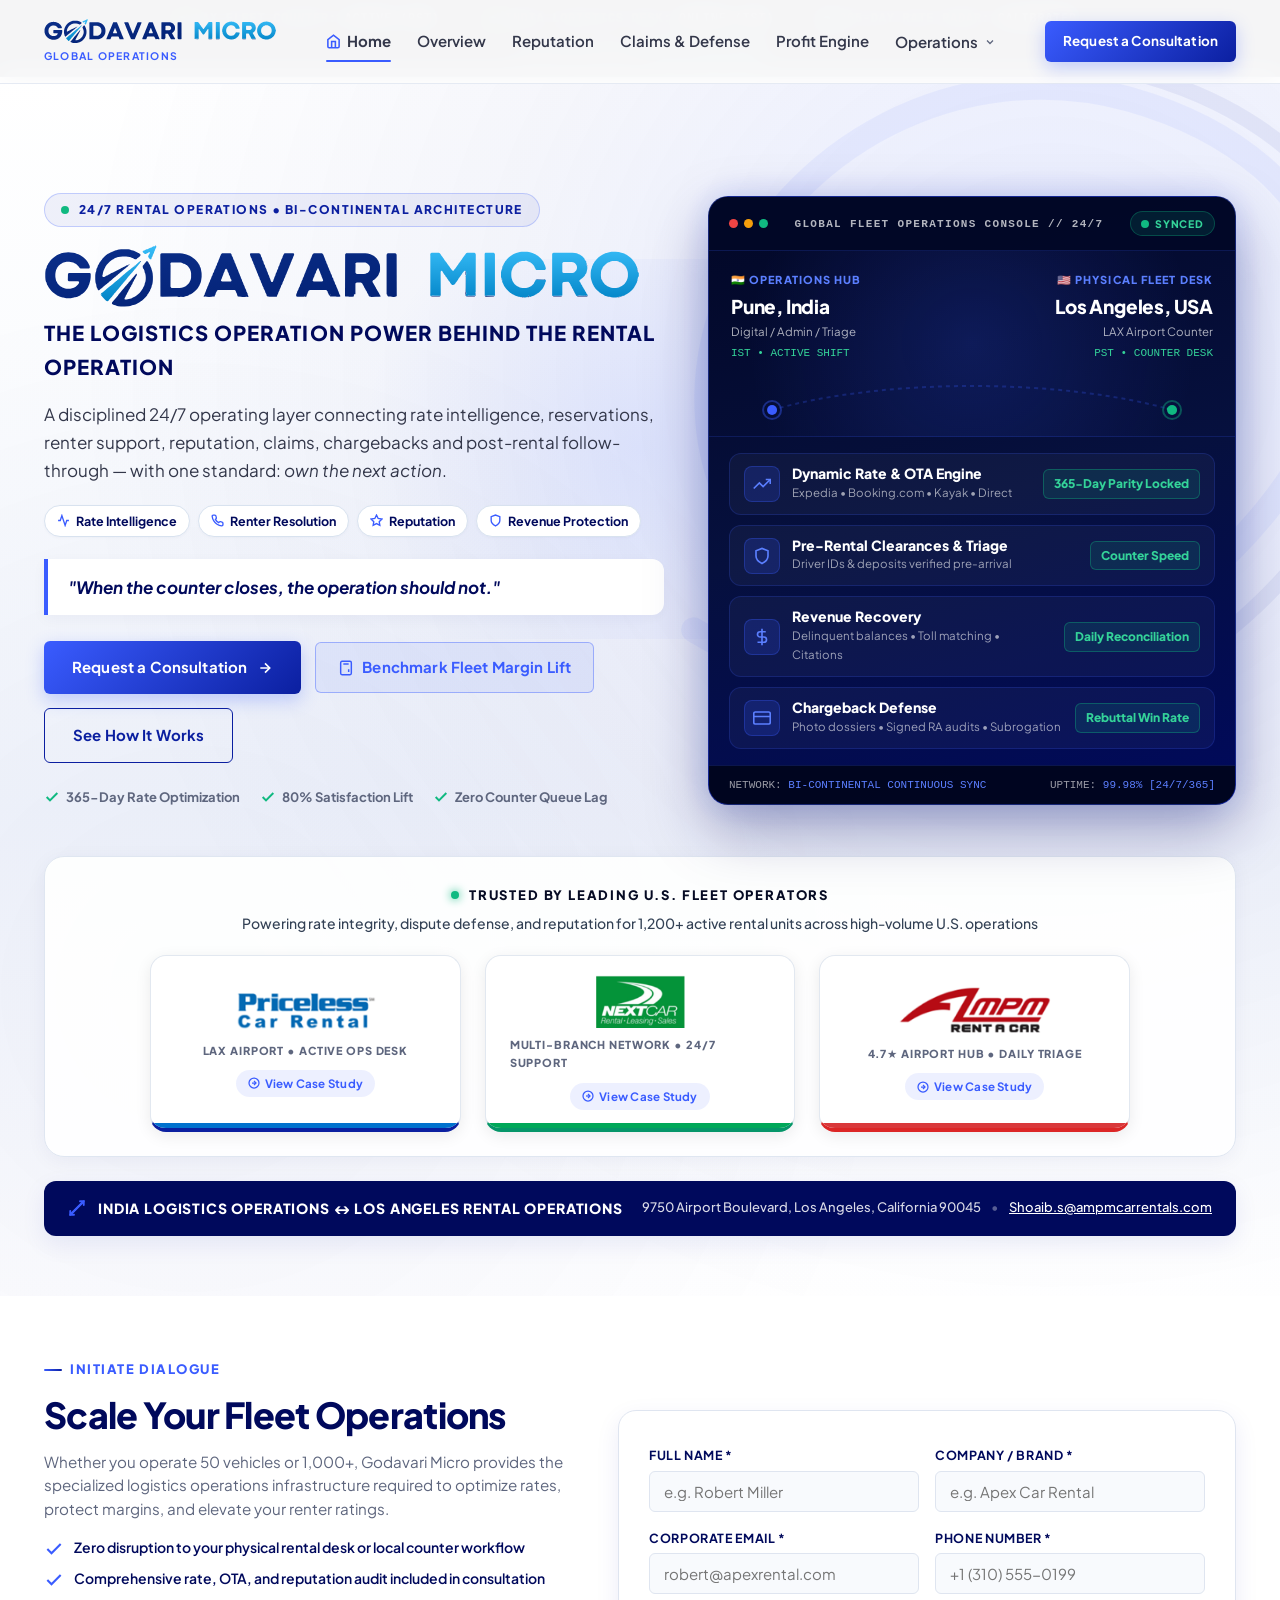
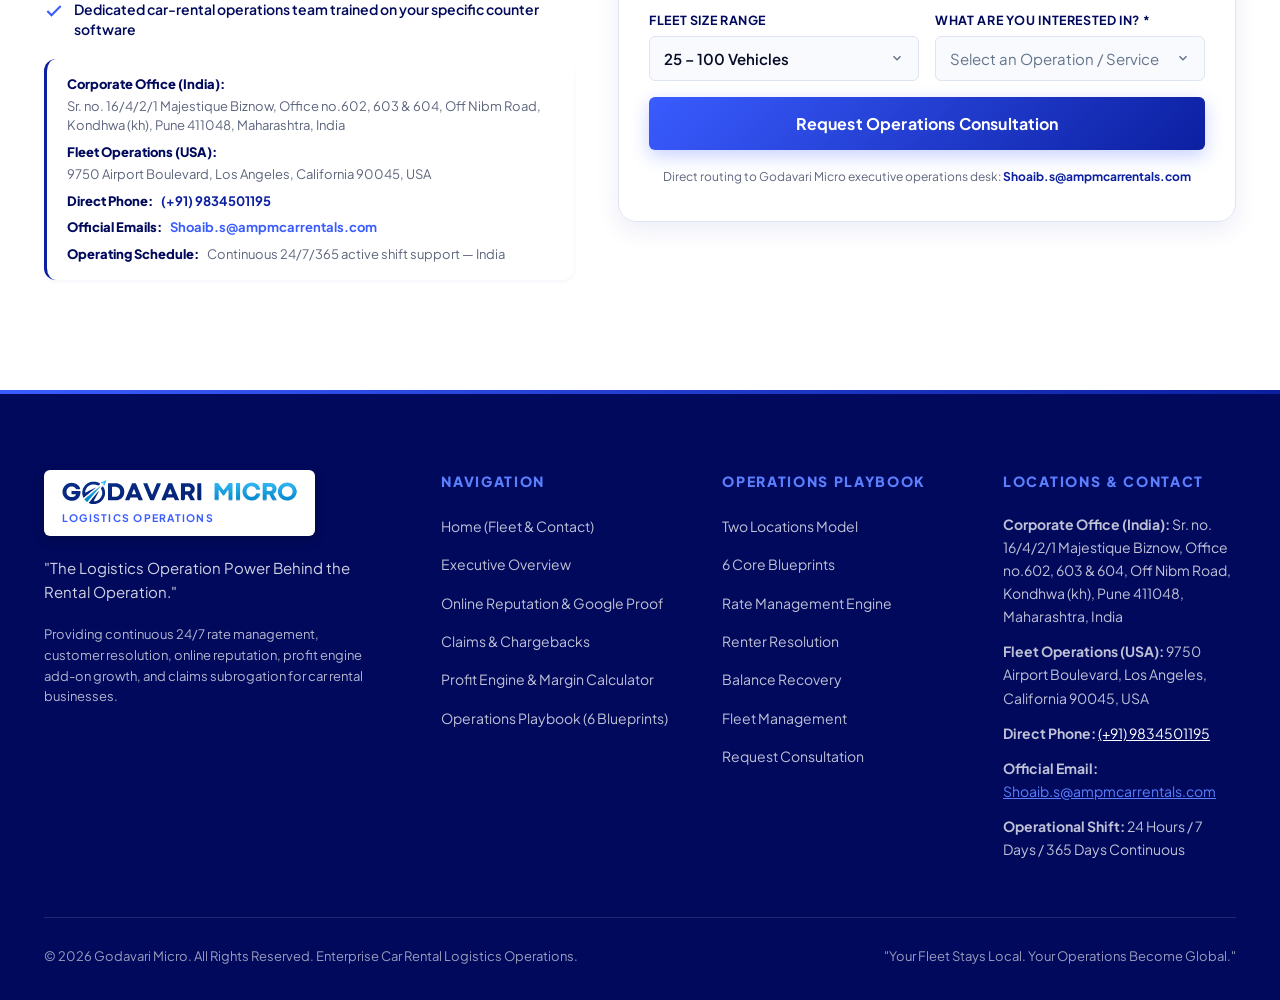
==== commit 180e0c8c: "Update Chargeback Defense badge from '92.8% Rebuttal Win Rate' to 'Rebuttal Win Rate'" ====
--- a/index.html
+++ b/index.html
@@ -443,7 +443,7 @@
                     </div>
                   </div>
                   <div class="stream-badge-status stream-badge-green">
-                    92.8% Rebuttal Win Rate
+                    Rebuttal Win Rate
                   </div>
                 </div>
 
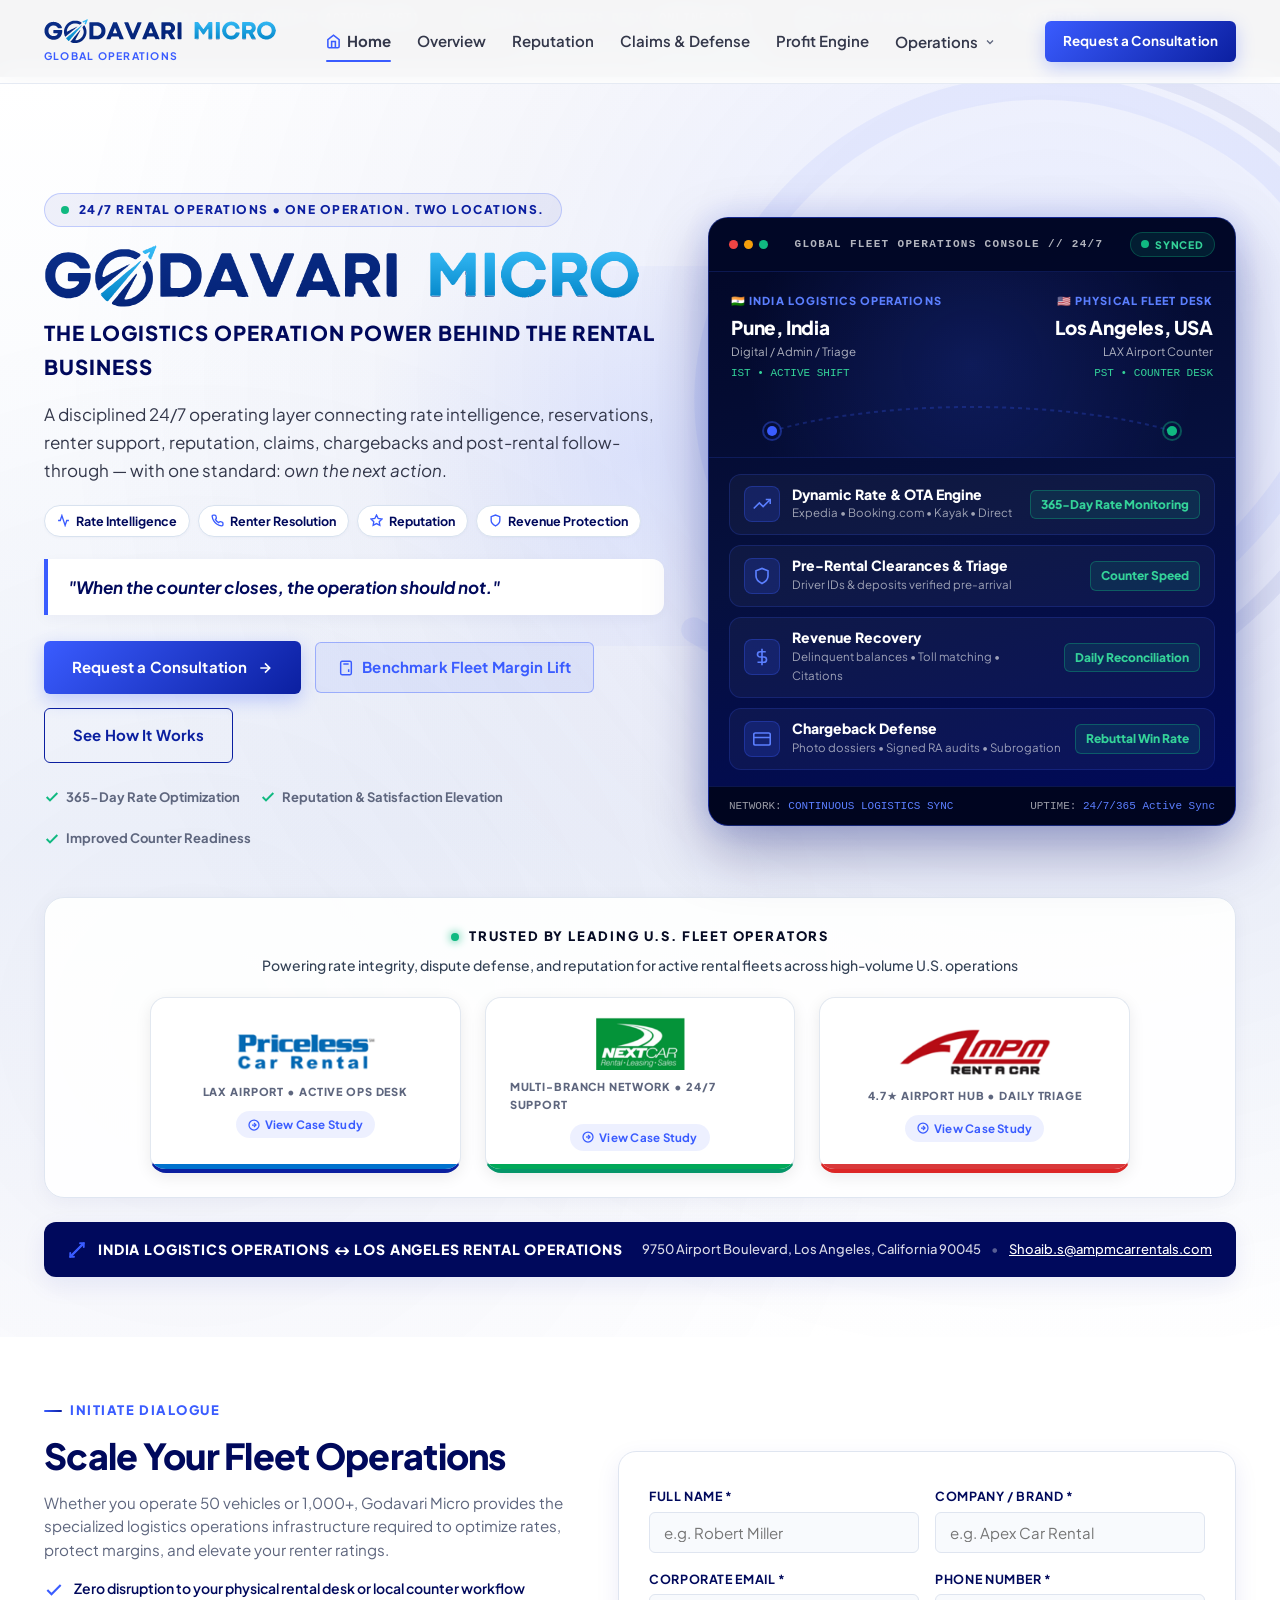
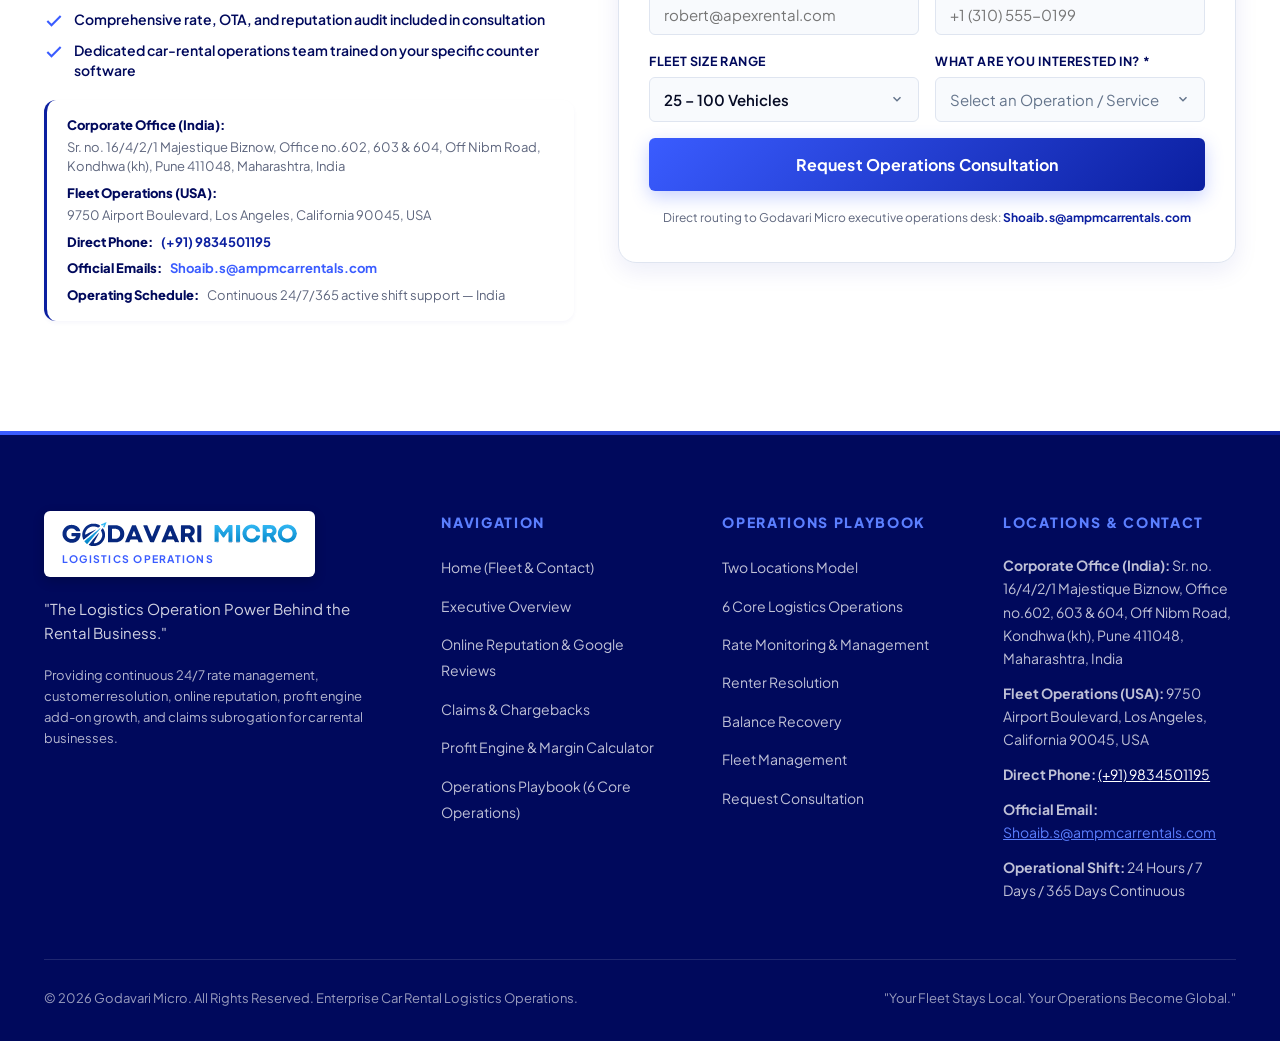
==== commit 1e081557: "Apply all 44 line-by-line copy corrections and metric refinements per GM markup" ====
--- a/index.html
+++ b/index.html
@@ -12,7 +12,7 @@
   
   <!-- Open Graph / Meta -->
   <meta property="og:type" content="website">
-  <meta property="og:title" content="Godavari Micro — The Logistics Operation Power Behind the Rental Operation">
+  <meta property="og:title" content="Godavari Micro — The Logistics Operation Power Behind the Rental Business">
   <meta property="og:description" content="Physical service in Los Angeles. Continuous digital operations in India. One connected renter experience.">
   <meta property="og:image" content="assets/godavari-micro-logo-gm-monogram.png">
   <meta name="twitter:card" content="summary_large_image">
@@ -55,13 +55,13 @@
       <div class="telemetry-divider"></div>
       <div class="telemetry-item">
         <span class="pulse-dot sync"></span>
-        <span class="telemetry-label">365-DAY RATE RADAR:</span>
+        <span class="telemetry-label">365-DAY RATE MONITORING:</span>
         <span class="telemetry-value">CALIBRATED</span>
       </div>
       <div class="telemetry-divider"></div>
       <div class="telemetry-item">
         <span class="telemetry-label">DISPUTE DEFENSE:</span>
-        <span class="telemetry-value highlight">80.6% WIN RATE</span>
+        <span class="telemetry-value highlight">ACTIVE DEFENSE</span>
       </div>
     </div>
   </div>
@@ -113,7 +113,7 @@
                   <svg width="18" height="18" viewBox="0 0 24 24" fill="none" stroke="currentColor" stroke-width="2.2"><rect x="2" y="7" width="20" height="14" rx="2" ry="2"></rect><path d="M16 21V5a2 2 0 0 0-2-2h-4a2 2 0 0 0-2 2v16"></path></svg>
                 </div>
                 <div class="dropdown-item-text">
-                  <span class="dropdown-item-title">6 Core Blueprints</span>
+                  <span class="dropdown-item-title">6 Core Logistics Operations</span>
                   <span class="dropdown-item-desc">Dynamic rates, guest resolution &amp; fleet readiness</span>
                 </div>
               </a>
@@ -122,7 +122,7 @@
                   <svg width="18" height="18" viewBox="0 0 24 24" fill="none" stroke="currentColor" stroke-width="2.2"><polyline points="22 12 18 12 15 21 9 3 6 12 2 12"></polyline></svg>
                 </div>
                 <div class="dropdown-item-text">
-                  <span class="dropdown-item-title">Rate Management Engine</span>
+                  <span class="dropdown-item-title">Rate Monitoring & Management</span>
                   <span class="dropdown-item-desc">24/7 competitive shopping, publishing &amp; yield</span>
                 </div>
               </a>
@@ -131,7 +131,7 @@
                   <svg width="18" height="18" viewBox="0 0 24 24" fill="none" stroke="currentColor" stroke-width="2.2"><path d="M22 16.92v3a2 2 0 0 1-2.18 2 19.79 19.79 0 0 1-8.63-3.07 19.5 19.5 0 0 1-6-6 19.79 19.79 0 0 1-3.07-8.67A2 2 0 0 1 4.11 2h3a2 2 0 0 1 2 1.72 12.84 12.84 0 0 0 .7 2.81 2 2 0 0 1-.45 2.11L8.09 9.91a16 16 0 0 0 6 6l1.27-1.27a2 2 0 0 1 2.11-.45 12.84 12.84 0 0 0 2.81.7A2 2 0 0 1 22 16.92z"></path></svg>
                 </div>
                 <div class="dropdown-item-text">
-                  <span class="dropdown-item-title">Renter Resolution Lifecycle</span>
+                  <span class="dropdown-item-title">Renter Resolution</span>
                   <span class="dropdown-item-desc">Instant phone, OTA message &amp; counter escalation</span>
                 </div>
               </a>
@@ -140,7 +140,7 @@
                   <svg width="18" height="18" viewBox="0 0 24 24" fill="none" stroke="currentColor" stroke-width="2.2"><path d="M12 22s8-4 8-10V5l-8-3-8 3v7c0 6 8 10 8 10z"></path></svg>
                 </div>
                 <div class="dropdown-item-text">
-                  <span class="dropdown-item-title">Balance Recovery &amp; Subrogation</span>
+                  <span class="dropdown-item-title">Claims Collection Recovery</span>
                   <span class="dropdown-item-desc">Unpaid rentals, tolls, impounds &amp; claim recovery</span>
                 </div>
               </a>
@@ -201,12 +201,12 @@
         </a>
 
                                 <div style="margin-top:12px; padding-top:12px; border-top:1px solid #eef2f8;">
-          <span style="font-size:0.75rem; font-weight:800; color:var(--color-highlight); text-transform:uppercase; letter-spacing:0.1em; display:block; margin-bottom:8px;">Operations Blueprints</span>
+          <span style="font-size:0.75rem; font-weight:800; color:var(--color-highlight); text-transform:uppercase; letter-spacing:0.1em; display:block; margin-bottom:8px;">Core Logistics Operations</span>
           <a href="operations.html" class="drawer-link" style="padding-left:10px;">• Two Locations Model</a>
-          <a href="blueprints.html" class="drawer-link" style="padding-left:10px;">• 6 Core Blueprints</a>
-          <a href="rate-management.html" class="drawer-link" style="padding-left:10px;">• Rate Management Engine</a>
-          <a href="renter-resolution.html" class="drawer-link" style="padding-left:10px;">• Renter Resolution Lifecycle</a>
-          <a href="balance-recovery.html" class="drawer-link" style="padding-left:10px;">• Balance Recovery &amp; Subrogation</a>
+          <a href="blueprints.html" class="drawer-link" style="padding-left:10px;">• 6 Core Logistics Operations</a>
+          <a href="rate-management.html" class="drawer-link" style="padding-left:10px;">• Rate Monitoring & Management</a>
+          <a href="renter-resolution.html" class="drawer-link" style="padding-left:10px;">• Renter Resolution</a>
+          <a href="balance-recovery.html" class="drawer-link" style="padding-left:10px;">• Claims Collection Recovery</a>
           <a href="fleet-management.html" class="drawer-link" style="padding-left:10px;">• Fleet Management</a>
         </div>
 
@@ -246,7 +246,7 @@
             
             <div class="hero-eyebrow-badge">
               <span class="hero-pulse-green"></span>
-              <span>24/7 RENTAL OPERATIONS • BI-CONTINENTAL ARCHITECTURE</span>
+              <span>24/7 RENTAL OPERATIONS • ONE OPERATION. TWO LOCATIONS.</span>
             </div>
 
             <!-- Title Lockup with Official Vector Wordmark Logo -->
@@ -260,7 +260,7 @@
               </h1>
             </div>
 
-            <div class="hero-subhead">THE LOGISTICS OPERATION POWER BEHIND THE RENTAL OPERATION</div>
+            <div class="hero-subhead">THE LOGISTICS OPERATION POWER BEHIND THE RENTAL BUSINESS</div>
 
             <p class="hero-description">
               A disciplined 24/7 operating layer connecting rate intelligence, reservations, renter support, reputation, claims, chargebacks and post-rental follow-through &mdash; with one standard: <em>own the next action</em>.
@@ -314,11 +314,11 @@
               </div>
               <div class="hero-trust-item">
                 <svg width="16" height="16" viewBox="0 0 24 24" fill="none" stroke="currentColor" stroke-width="3"><polyline points="20 6 9 17 4 12"></polyline></svg>
-                <span>80% Satisfaction Lift</span>
+                <span>Reputation &amp; Satisfaction Elevation</span>
               </div>
               <div class="hero-trust-item">
                 <svg width="16" height="16" viewBox="0 0 24 24" fill="none" stroke="currentColor" stroke-width="3"><polyline points="20 6 9 17 4 12"></polyline></svg>
-                <span>Zero Counter Queue Lag</span>
+                <span>Improved Counter Readiness</span>
               </div>
             </div>
 
@@ -346,7 +346,7 @@
               <div class="ops-map-panel">
                 <div class="route-nodes-flex">
                   <div class="route-node">
-                    <span class="node-flag-tag">🇮🇳 Operations Hub</span>
+                    <span class="node-flag-tag">🇮🇳 India Logistics Operations</span>
                     <span class="node-city">Pune, India</span>
                     <span class="node-role">Digital / Admin / Triage</span>
                     <span class="node-time">IST • ACTIVE SHIFT</span>
@@ -395,7 +395,7 @@
                     </div>
                   </div>
                   <div class="stream-badge-status stream-badge-green">
-                    365-Day Parity Locked
+                    365-Day Rate Monitoring
                   </div>
                 </div>
 
@@ -451,8 +451,8 @@
 
               <!-- Console Terminal Footer -->
               <div class="ops-console-footer">
-                <div>NETWORK: <span>BI-CONTINENTAL CONTINUOUS SYNC</span></div>
-                <div>UPTIME: <span>99.98% [24/7/365]</span></div>
+                <div>NETWORK: <span>CONTINUOUS LOGISTICS SYNC</span></div>
+                <div>UPTIME: <span>24/7/365 Active Sync</span></div>
               </div>
 
             </div>
@@ -467,7 +467,7 @@
             TRUSTED BY LEADING U.S. FLEET OPERATORS
           </div>
           <div class="client-strip-sub text-center">
-            Powering rate integrity, dispute defense, and reputation for 1,200+ active rental units across high-volume U.S. operations
+            Powering rate integrity, dispute defense, and reputation for active rental fleets across high-volume U.S. operations
           </div>
           <div class="client-operating-grid">
             <!-- Priceless Car Rental -->
@@ -644,7 +644,7 @@
                       <option value="Chargeback & Dispute Defense">Chargeback &amp; Dispute Defense</option>
                       <option value="Online Reputation & Review Elevation">Online Reputation &amp; Review Elevation</option>
                       <option value="Collection Recovery">Collection Recovery</option>
-                      <option value="Roadside Assistance">Roadside Assistance &amp; Incident Dispatch</option>
+                      <option value="Roadside Assistance">Roadside Assistance &amp; Incident Coordination</option>
                       <option value="Fleet Management">Fleet Management</option>
                       <option value="Other">Other — Specify Requirement</option>
                     </select>
@@ -660,7 +660,7 @@
                       <div class="custom-option" data-value="Chargeback & Dispute Defense">Chargeback &amp; Dispute Defense</div>
                       <div class="custom-option" data-value="Online Reputation & Review Elevation">Online Reputation &amp; Review Elevation</div>
                       <div class="custom-option" data-value="Collection Recovery">Collection Recovery</div>
-                      <div class="custom-option" data-value="Roadside Assistance">Roadside Assistance &amp; Incident Dispatch</div>
+                      <div class="custom-option" data-value="Roadside Assistance">Roadside Assistance &amp; Incident Coordination</div>
                       <div class="custom-option" data-value="Fleet Management">Fleet Management</div>
                       <div class="custom-option custom-option-other" data-value="Other">
                         <span class="other-badge">CUSTOM</span>
@@ -718,7 +718,7 @@
             </div>
           </div>
           <p class="footer-tagline">
-            "The Logistics Operation Power Behind the Rental Operation."
+            "The Logistics Operation Power Behind the Rental Business."
           </p>
           <p style="font-size: 0.8125rem; color: rgba(255, 255, 255, 0.7); line-height: 1.6;">
             Providing continuous 24/7 rate management, customer resolution, online reputation, profit engine add-on growth, and claims subrogation for car rental businesses.
@@ -731,10 +731,10 @@
           <ul class="footer-links">
             <li><a href="index.html" class="footer-link">Home (Fleet &amp; Contact)</a></li>
             <li><a href="overview.html" class="footer-link">Executive Overview</a></li>
-            <li><a href="reputation.html" class="footer-link">Online Reputation &amp; Google Proof</a></li>
+            <li><a href="reputation.html" class="footer-link">Online Reputation &amp; Google Reviews</a></li>
             <li><a href="claims-defense.html" class="footer-link">Claims &amp; Chargebacks</a></li>
             <li><a href="profit-engine.html" class="footer-link">Profit Engine &amp; Margin Calculator</a></li>
-            <li><a href="operations.html" class="footer-link">Operations Playbook (6 Blueprints)</a></li>
+            <li><a href="operations.html" class="footer-link">Operations Playbook (6 Core Operations)</a></li>
           </ul>
         </div>
 
@@ -743,8 +743,8 @@
           <div class="footer-title">Operations Playbook</div>
           <ul class="footer-links">
             <li><a href="operations.html" class="footer-link">Two Locations Model</a></li>
-            <li><a href="blueprints.html" class="footer-link">6 Core Blueprints</a></li>
-            <li><a href="rate-management.html" class="footer-link">Rate Management Engine</a></li>
+            <li><a href="blueprints.html" class="footer-link">6 Core Logistics Operations</a></li>
+            <li><a href="rate-management.html" class="footer-link">Rate Monitoring & Management</a></li>
             <li><a href="renter-resolution.html" class="footer-link">Renter Resolution</a></li>
             <li><a href="balance-recovery.html" class="footer-link">Balance Recovery</a></li>
             <li><a href="fleet-management.html" class="footer-link">Fleet Management</a></li>
@@ -798,7 +798,7 @@
             <span class="case-study-tag">OPERATIONAL CASE STUDY // PERFORMANCE OVERVIEW</span>
             <span class="case-study-verified-badge">
               <svg width="12" height="12" viewBox="0 0 24 24" fill="none" stroke="currentColor" stroke-width="2.5"><polyline points="20 6 9 17 4 12"></polyline></svg>
-              Verified Ops Data
+              Operations Case Study
             </span>
           </div>
           <button class="case-study-modal-close" id="caseStudyModalClose" aria-label="Close Case Study">&times;</button>
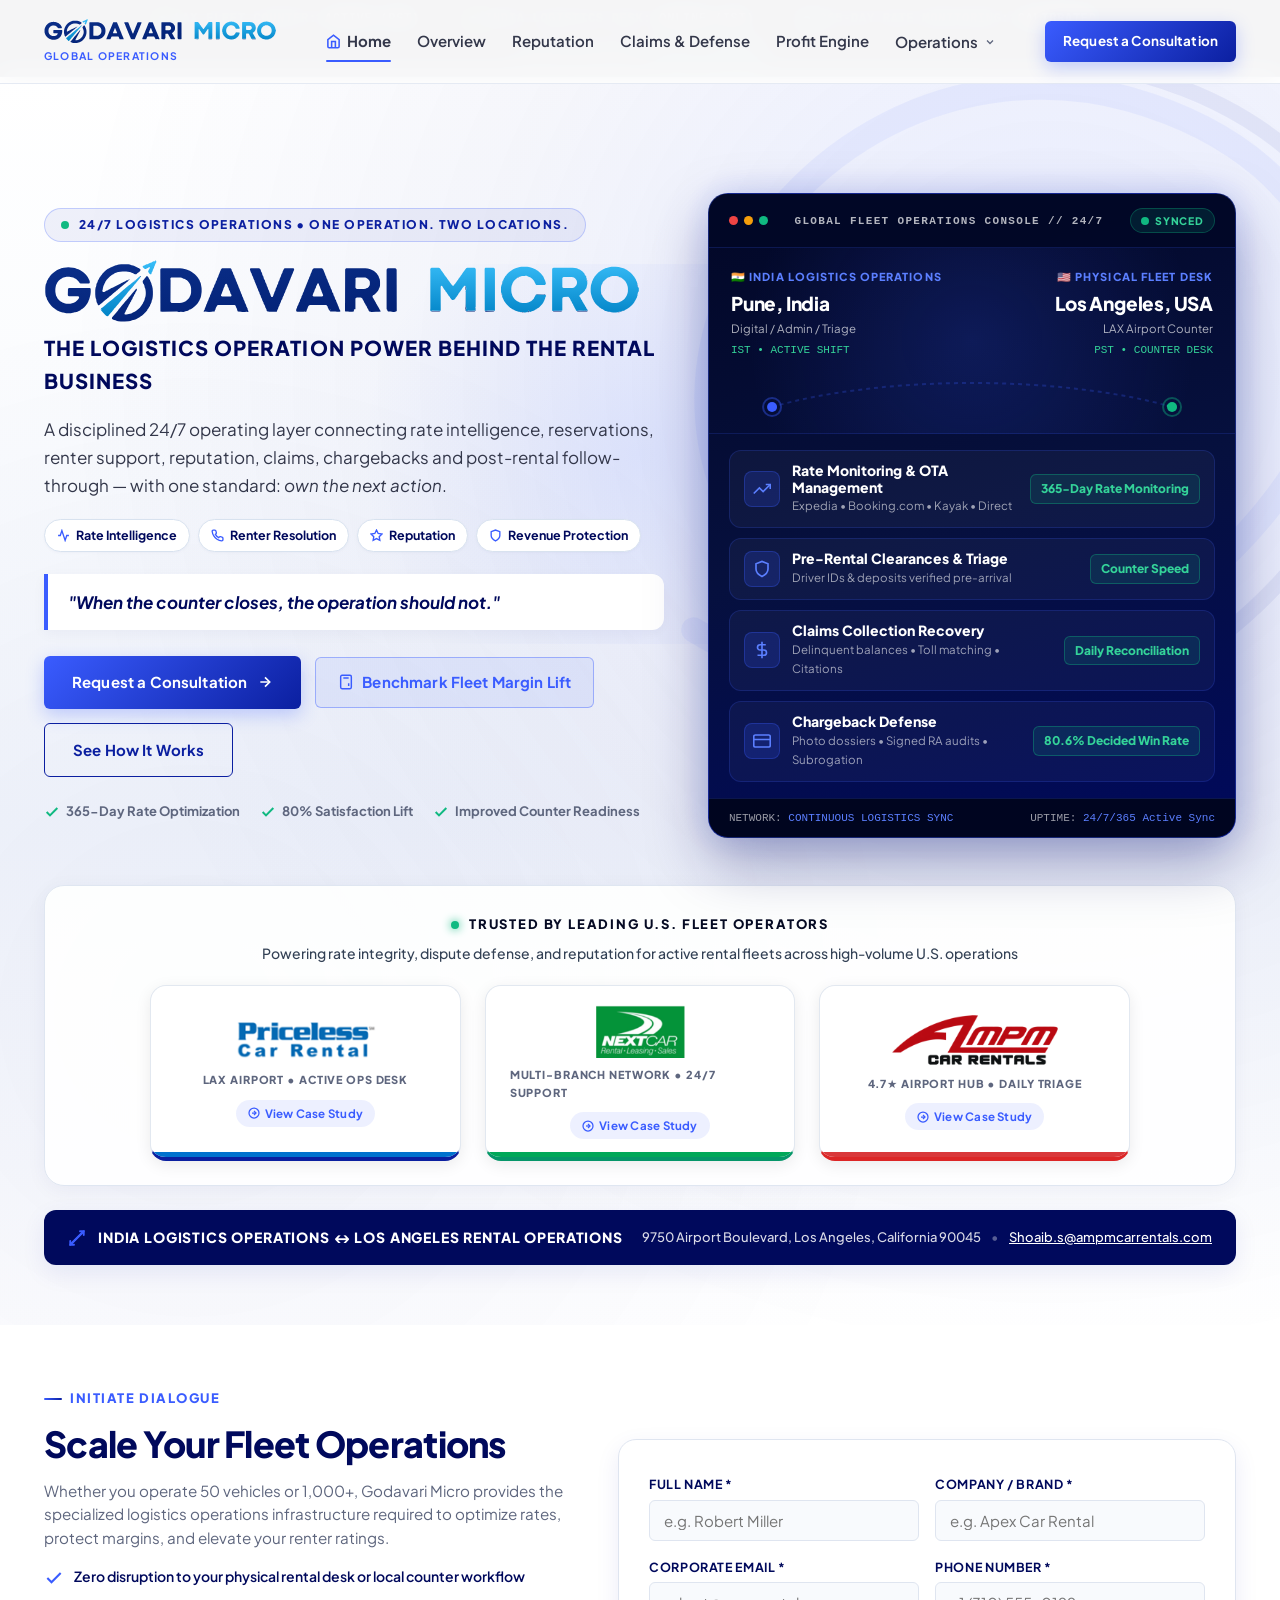
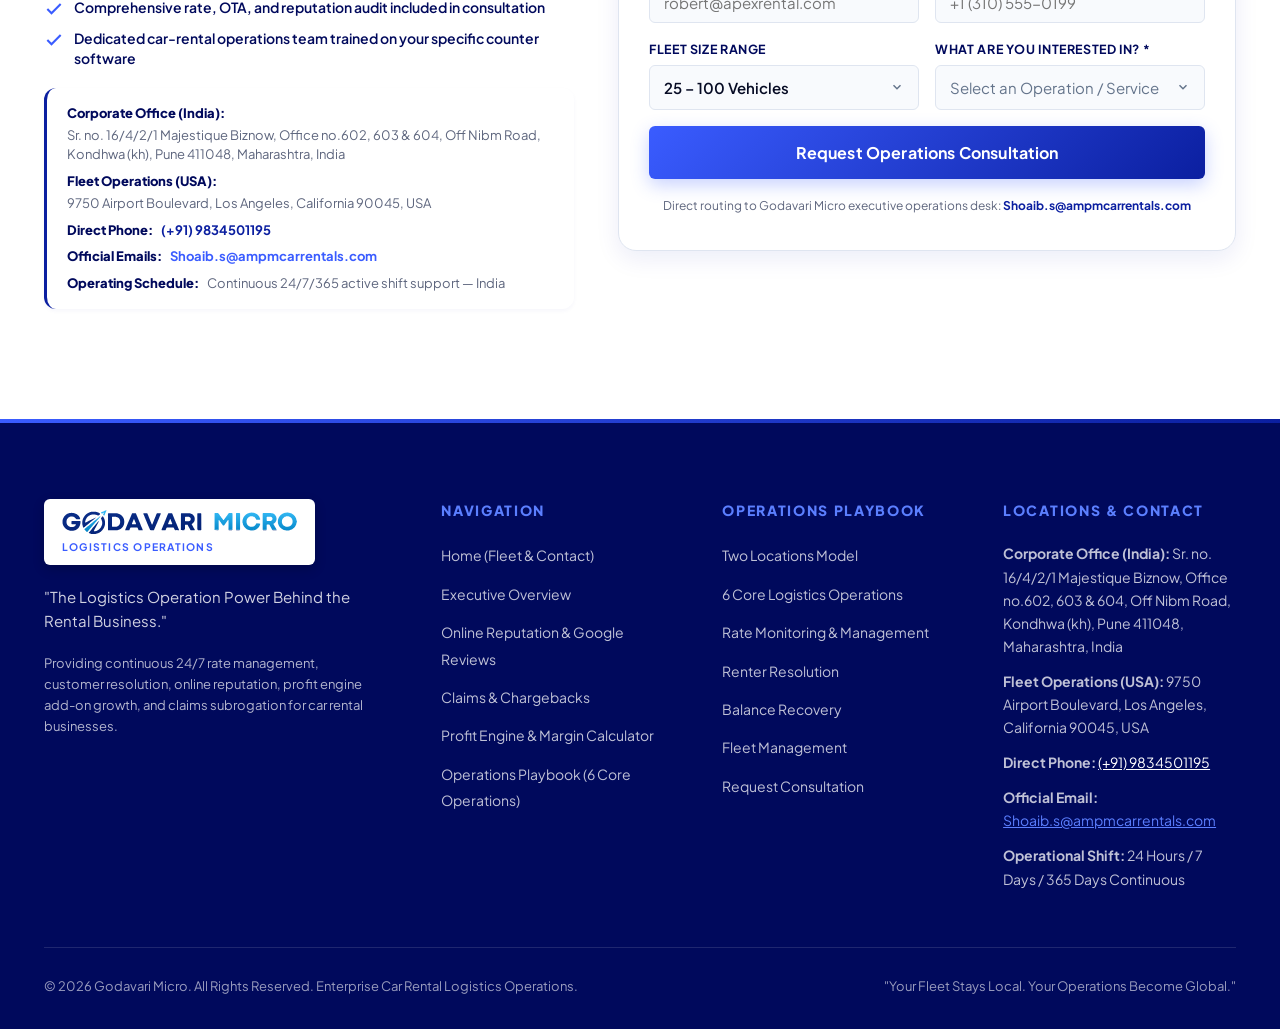
==== commit ee801981: "Apply targeted text corrections and update AMPM Car Rentals logo across 11 sections" ====
--- a/index.html
+++ b/index.html
@@ -246,7 +246,7 @@
             
             <div class="hero-eyebrow-badge">
               <span class="hero-pulse-green"></span>
-              <span>24/7 RENTAL OPERATIONS • ONE OPERATION. TWO LOCATIONS.</span>
+              <span>24/7 LOGISTICS OPERATIONS • ONE OPERATION. TWO LOCATIONS.</span>
             </div>
 
             <!-- Title Lockup with Official Vector Wordmark Logo -->
@@ -314,7 +314,7 @@
               </div>
               <div class="hero-trust-item">
                 <svg width="16" height="16" viewBox="0 0 24 24" fill="none" stroke="currentColor" stroke-width="3"><polyline points="20 6 9 17 4 12"></polyline></svg>
-                <span>Reputation &amp; Satisfaction Elevation</span>
+                <span>80% Satisfaction Lift</span>
               </div>
               <div class="hero-trust-item">
                 <svg width="16" height="16" viewBox="0 0 24 24" fill="none" stroke="currentColor" stroke-width="3"><polyline points="20 6 9 17 4 12"></polyline></svg>
@@ -390,7 +390,7 @@
                       <svg viewBox="0 0 24 24" fill="none" stroke="currentColor" stroke-width="2.2"><polyline points="23 6 13.5 15.5 8.5 10.5 1 18"></polyline><polyline points="17 6 23 6 23 12"></polyline></svg>
                     </div>
                     <div>
-                      <div class="stream-title">Dynamic Rate &amp; OTA Engine</div>
+                      <div class="stream-title">Rate Monitoring &amp; OTA Management</div>
                       <div class="stream-subtitle">Expedia • Booking.com • Kayak • Direct</div>
                     </div>
                   </div>
@@ -422,7 +422,7 @@
                       <svg viewBox="0 0 24 24" fill="none" stroke="currentColor" stroke-width="2.2"><line x1="12" y1="1" x2="12" y2="23"></line><path d="M17 5H9.5a3.5 3.5 0 0 0 0 7h5a3.5 3.5 0 0 1 0 7H6"></path></svg>
                     </div>
                     <div>
-                      <div class="stream-title">Revenue Recovery</div>
+                      <div class="stream-title">Claims Collection Recovery</div>
                       <div class="stream-subtitle">Delinquent balances • Toll matching • Citations</div>
                     </div>
                   </div>
@@ -443,7 +443,7 @@
                     </div>
                   </div>
                   <div class="stream-badge-status stream-badge-green">
-                    Rebuttal Win Rate
+                    80.6% Decided Win Rate
                   </div>
                 </div>
 
@@ -489,8 +489,8 @@
               </span>
             </div>
             <!-- AMPM Rent A Car -->
-            <div class="operating-brand-card brand-ampm" data-client="ampm" role="button" tabindex="0" aria-label="View AMPM Rent A Car case study" title="Click to view AMPM Case Study">
-              <img src="assets/client-logo-ampm.png" alt="AMPM Rent A Car" class="operating-brand-logo" width="204" height="69">
+            <div class="operating-brand-card brand-ampm" data-client="ampm" role="button" tabindex="0" aria-label="View AMPM Car Rentals case study" title="Click to view AMPM Case Study">
+              <img src="assets/client-logo-ampm.png" alt="AMPM Car Rentals" class="operating-brand-logo" width="204" height="69">
               <span class="operating-brand-meta">4.7★ Airport Hub &bull; Daily Triage</span>
               <span class="brand-case-pill">
                 <svg width="12" height="12" viewBox="0 0 24 24" fill="none" stroke="currentColor" stroke-width="2.5"><circle cx="12" cy="12" r="10"></circle><polyline points="12 16 16 12 12 8"></polyline><line x1="8" y1="12" x2="16" y2="12"></line></svg>
@@ -816,7 +816,7 @@
           </button>
           <button class="case-study-tab-btn" data-target-client="ampm" role="tab" aria-selected="false">
             <span class="tab-indicator-dot" style="background:#F87171;"></span>
-            <span>AMPM Rent A Car</span>
+            <span>AMPM Car Rentals</span>
           </button>
         </div>
       </div>
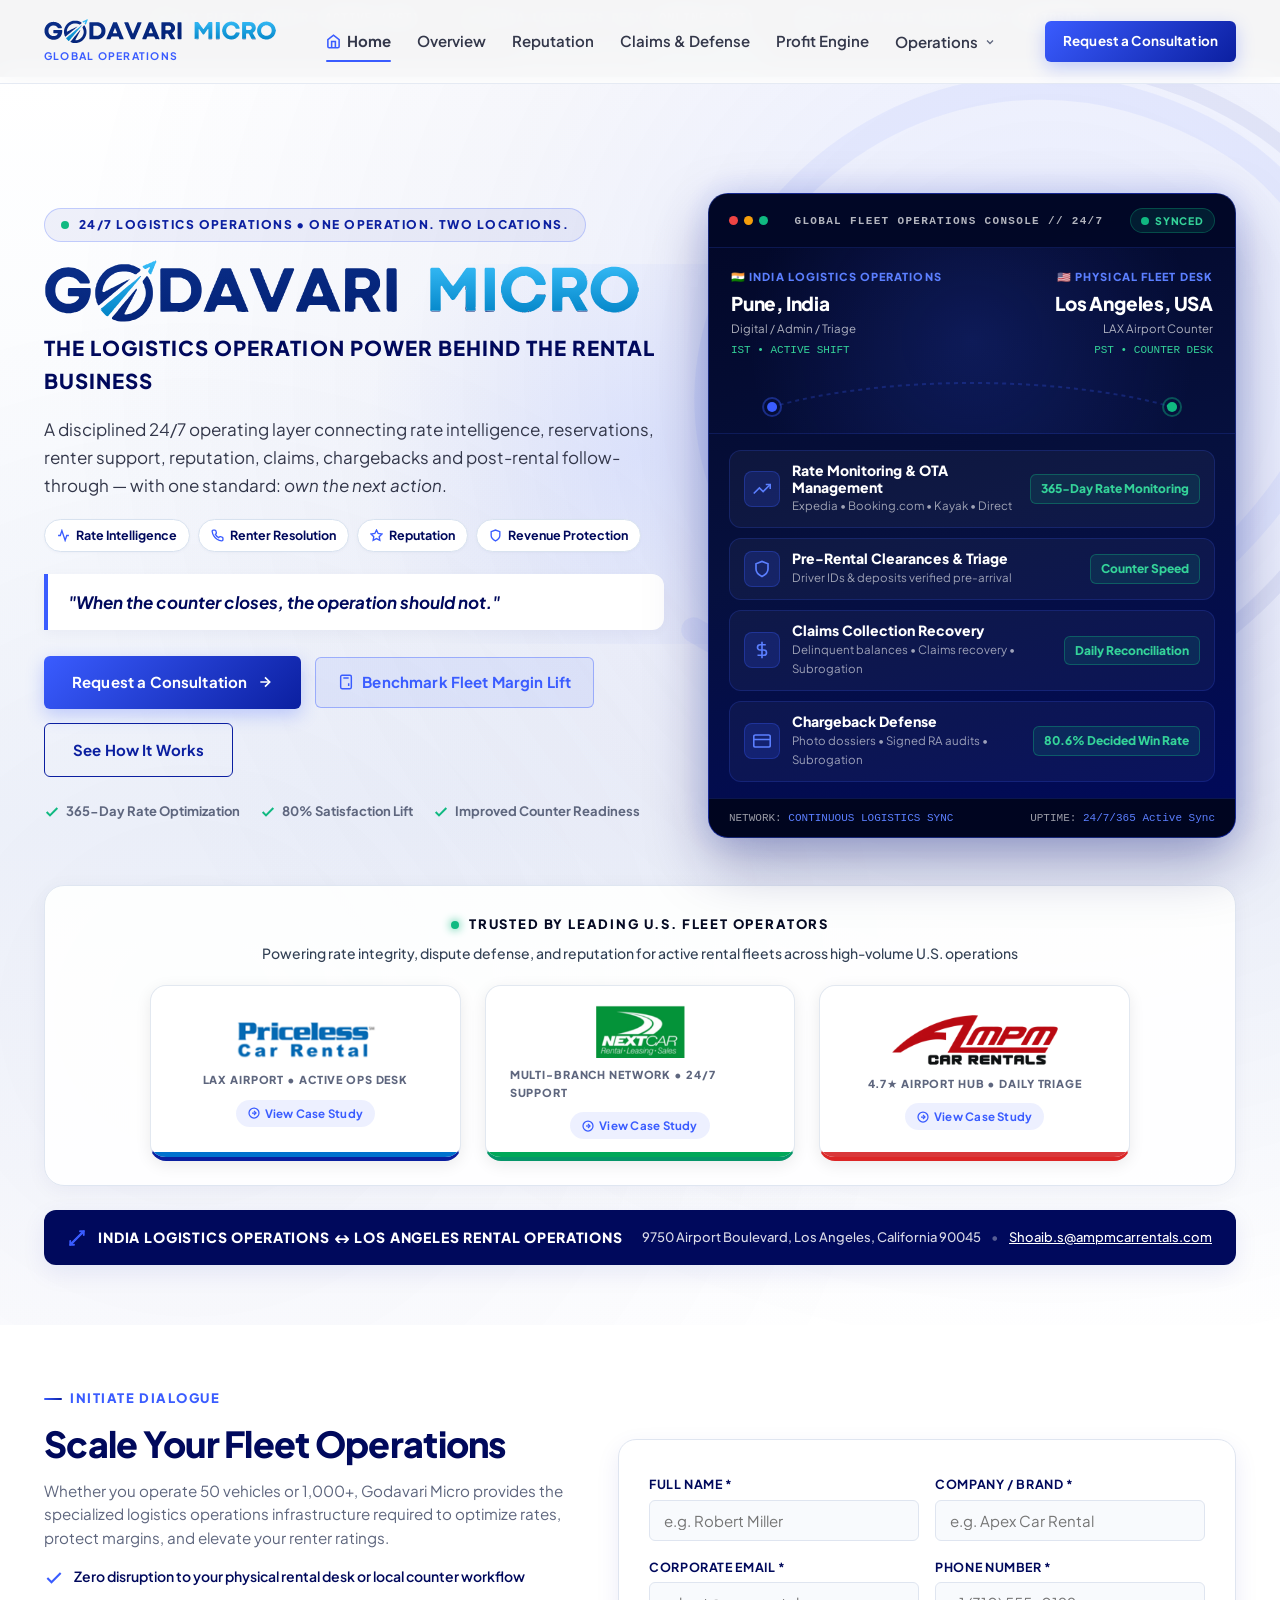
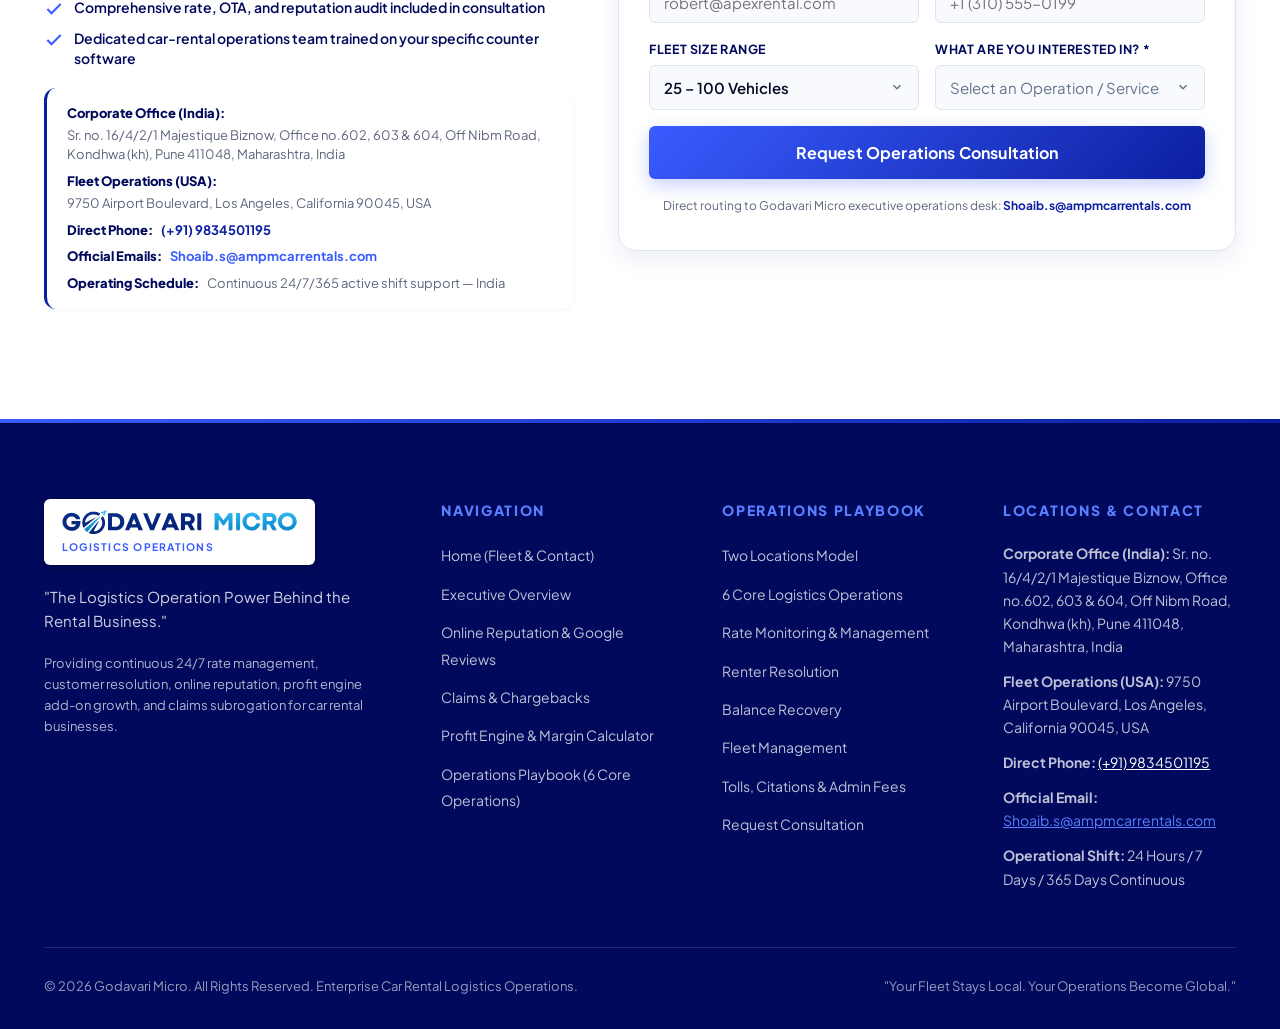
==== commit b4f1e9ea: "Add Tolls, Citations & Administrative Fees section and remove toll/citation wording from existing se" ====
--- a/index.html
+++ b/index.html
@@ -141,7 +141,7 @@
                 </div>
                 <div class="dropdown-item-text">
                   <span class="dropdown-item-title">Claims Collection Recovery</span>
-                  <span class="dropdown-item-desc">Unpaid rentals, tolls, impounds &amp; claim recovery</span>
+                  <span class="dropdown-item-desc">Unpaid rentals, delinquent ledgers &amp; claim recovery</span>
                 </div>
               </a>
               <a href="fleet-management.html" class="dropdown-item" role="menuitem">
@@ -151,6 +151,15 @@
                 <div class="dropdown-item-text">
                   <span class="dropdown-item-title">Fleet Management</span>
                   <span class="dropdown-item-desc">Availability, parity, turnaround &amp; inventory balance</span>
+                </div>
+              </a>
+              <a href="tolls-citations.html" class="dropdown-item" role="menuitem">
+                <div class="dropdown-item-icon">
+                  <svg width="18" height="18" viewBox="0 0 24 24" fill="none" stroke="currentColor" stroke-width="2.2"><rect x="1" y="3" width="15" height="13"></rect><polygon points="16 8 20 8 23 11 23 16 16 16 16 8"></polygon><circle cx="5.5" cy="18.5" r="2.5"></circle><circle cx="18.5" cy="18.5" r="2.5"></circle></svg>
+                </div>
+                <div class="dropdown-item-text">
+                  <span class="dropdown-item-title">Tolls, Citations &amp; Admin Fees</span>
+                  <span class="dropdown-item-desc">Automated toll tracking, manual citations &amp; fee processing</span>
                 </div>
               </a>
             </div>
@@ -208,6 +217,7 @@
           <a href="renter-resolution.html" class="drawer-link" style="padding-left:10px;">• Renter Resolution</a>
           <a href="balance-recovery.html" class="drawer-link" style="padding-left:10px;">• Claims Collection Recovery</a>
           <a href="fleet-management.html" class="drawer-link" style="padding-left:10px;">• Fleet Management</a>
+          <a href="tolls-citations.html" class="drawer-link" style="padding-left:10px;">• Tolls, Citations &amp; Admin Fees</a>
         </div>
 
         <a href="#contact" class="drawer-link" style="color:var(--color-highlight); margin-top:8px;">Contact &amp; Consultation</a>
@@ -423,7 +433,7 @@
                     </div>
                     <div>
                       <div class="stream-title">Claims Collection Recovery</div>
-                      <div class="stream-subtitle">Delinquent balances • Toll matching • Citations</div>
+                      <div class="stream-subtitle">Delinquent balances • Claims recovery • Subrogation</div>
                     </div>
                   </div>
                   <div class="stream-badge-status stream-badge-green">
@@ -748,6 +758,7 @@
             <li><a href="renter-resolution.html" class="footer-link">Renter Resolution</a></li>
             <li><a href="balance-recovery.html" class="footer-link">Balance Recovery</a></li>
             <li><a href="fleet-management.html" class="footer-link">Fleet Management</a></li>
+            <li><a href="tolls-citations.html" class="footer-link">Tolls, Citations &amp; Admin Fees</a></li>
             <li><a href="index.html#contact" class="footer-link">Request Consultation</a></li>
           </ul>
         </div>
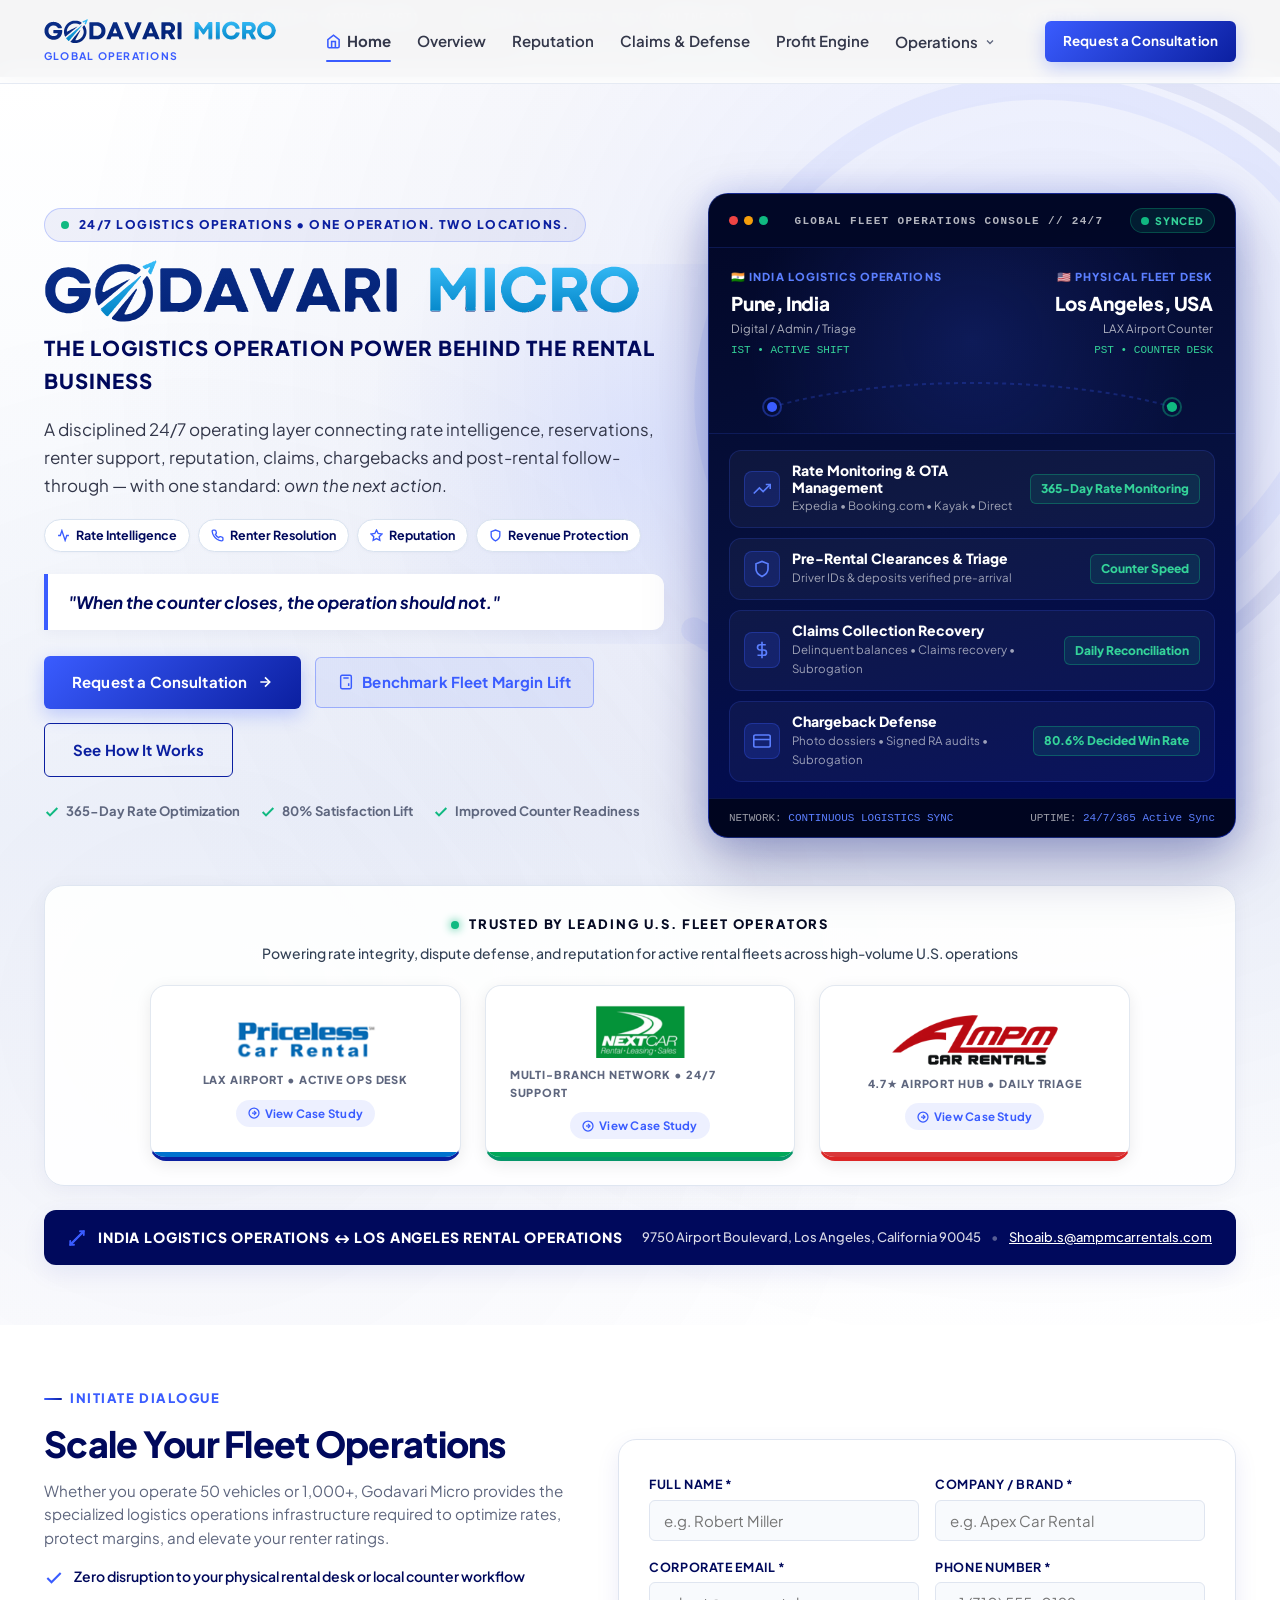
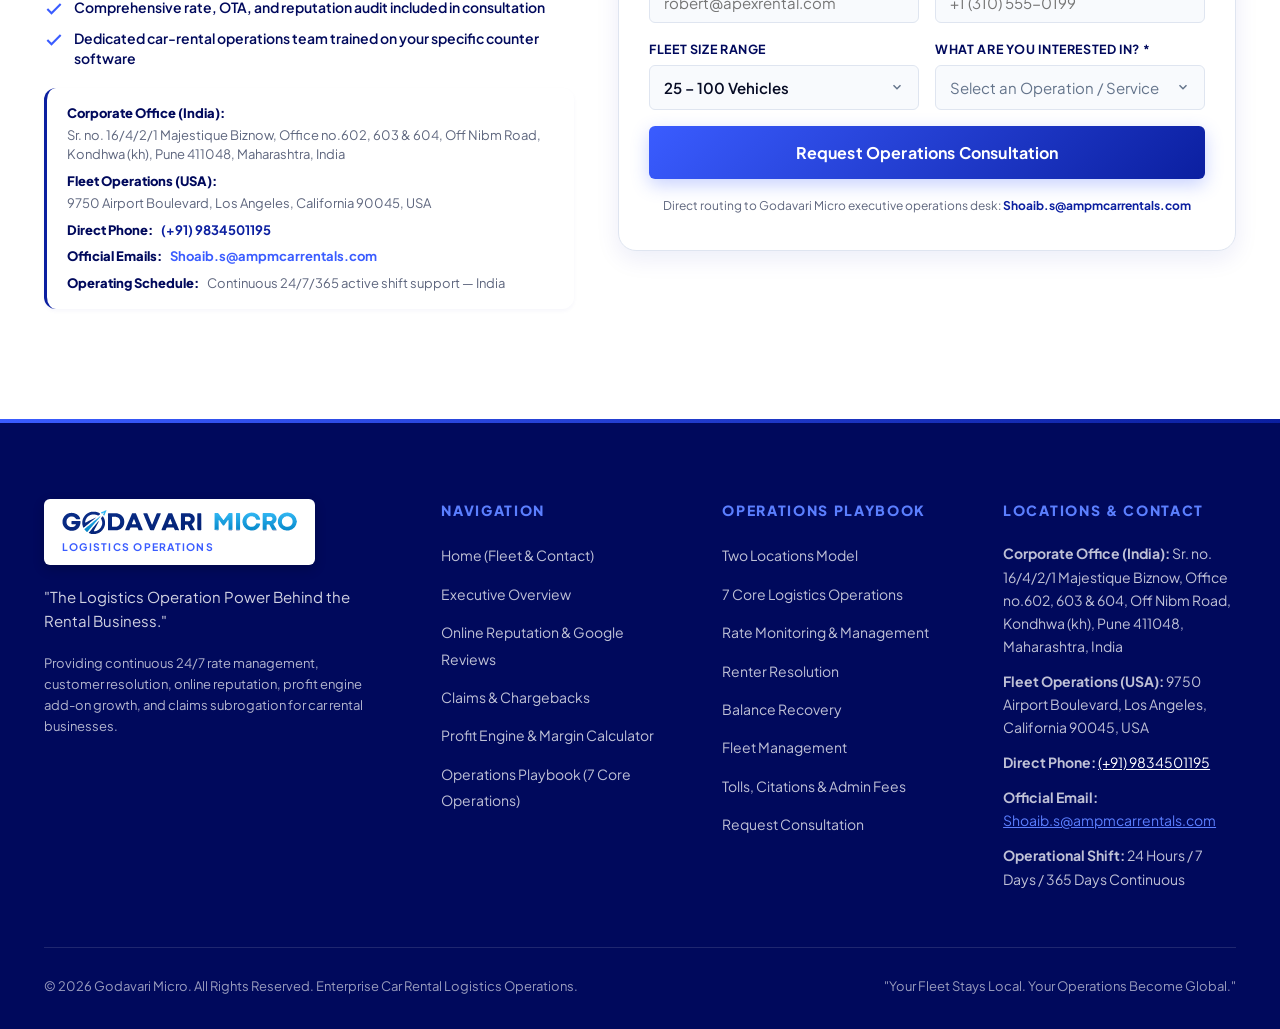
==== commit 0cced9ec: "Update references from 6 Core Logistics Operations to 7 Core Logistics Operations across all pages" ====
--- a/index.html
+++ b/index.html
@@ -113,7 +113,7 @@
                   <svg width="18" height="18" viewBox="0 0 24 24" fill="none" stroke="currentColor" stroke-width="2.2"><rect x="2" y="7" width="20" height="14" rx="2" ry="2"></rect><path d="M16 21V5a2 2 0 0 0-2-2h-4a2 2 0 0 0-2 2v16"></path></svg>
                 </div>
                 <div class="dropdown-item-text">
-                  <span class="dropdown-item-title">6 Core Logistics Operations</span>
+                  <span class="dropdown-item-title">7 Core Logistics Operations</span>
                   <span class="dropdown-item-desc">Dynamic rates, guest resolution &amp; fleet readiness</span>
                 </div>
               </a>
@@ -212,7 +212,7 @@
                                 <div style="margin-top:12px; padding-top:12px; border-top:1px solid #eef2f8;">
           <span style="font-size:0.75rem; font-weight:800; color:var(--color-highlight); text-transform:uppercase; letter-spacing:0.1em; display:block; margin-bottom:8px;">Core Logistics Operations</span>
           <a href="operations.html" class="drawer-link" style="padding-left:10px;">• Two Locations Model</a>
-          <a href="blueprints.html" class="drawer-link" style="padding-left:10px;">• 6 Core Logistics Operations</a>
+          <a href="blueprints.html" class="drawer-link" style="padding-left:10px;">• 7 Core Logistics Operations</a>
           <a href="rate-management.html" class="drawer-link" style="padding-left:10px;">• Rate Monitoring & Management</a>
           <a href="renter-resolution.html" class="drawer-link" style="padding-left:10px;">• Renter Resolution</a>
           <a href="balance-recovery.html" class="drawer-link" style="padding-left:10px;">• Claims Collection Recovery</a>
@@ -744,7 +744,7 @@
             <li><a href="reputation.html" class="footer-link">Online Reputation &amp; Google Reviews</a></li>
             <li><a href="claims-defense.html" class="footer-link">Claims &amp; Chargebacks</a></li>
             <li><a href="profit-engine.html" class="footer-link">Profit Engine &amp; Margin Calculator</a></li>
-            <li><a href="operations.html" class="footer-link">Operations Playbook (6 Core Operations)</a></li>
+            <li><a href="operations.html" class="footer-link">Operations Playbook (7 Core Operations)</a></li>
           </ul>
         </div>
 
@@ -753,7 +753,7 @@
           <div class="footer-title">Operations Playbook</div>
           <ul class="footer-links">
             <li><a href="operations.html" class="footer-link">Two Locations Model</a></li>
-            <li><a href="blueprints.html" class="footer-link">6 Core Logistics Operations</a></li>
+            <li><a href="blueprints.html" class="footer-link">7 Core Logistics Operations</a></li>
             <li><a href="rate-management.html" class="footer-link">Rate Monitoring & Management</a></li>
             <li><a href="renter-resolution.html" class="footer-link">Renter Resolution</a></li>
             <li><a href="balance-recovery.html" class="footer-link">Balance Recovery</a></li>
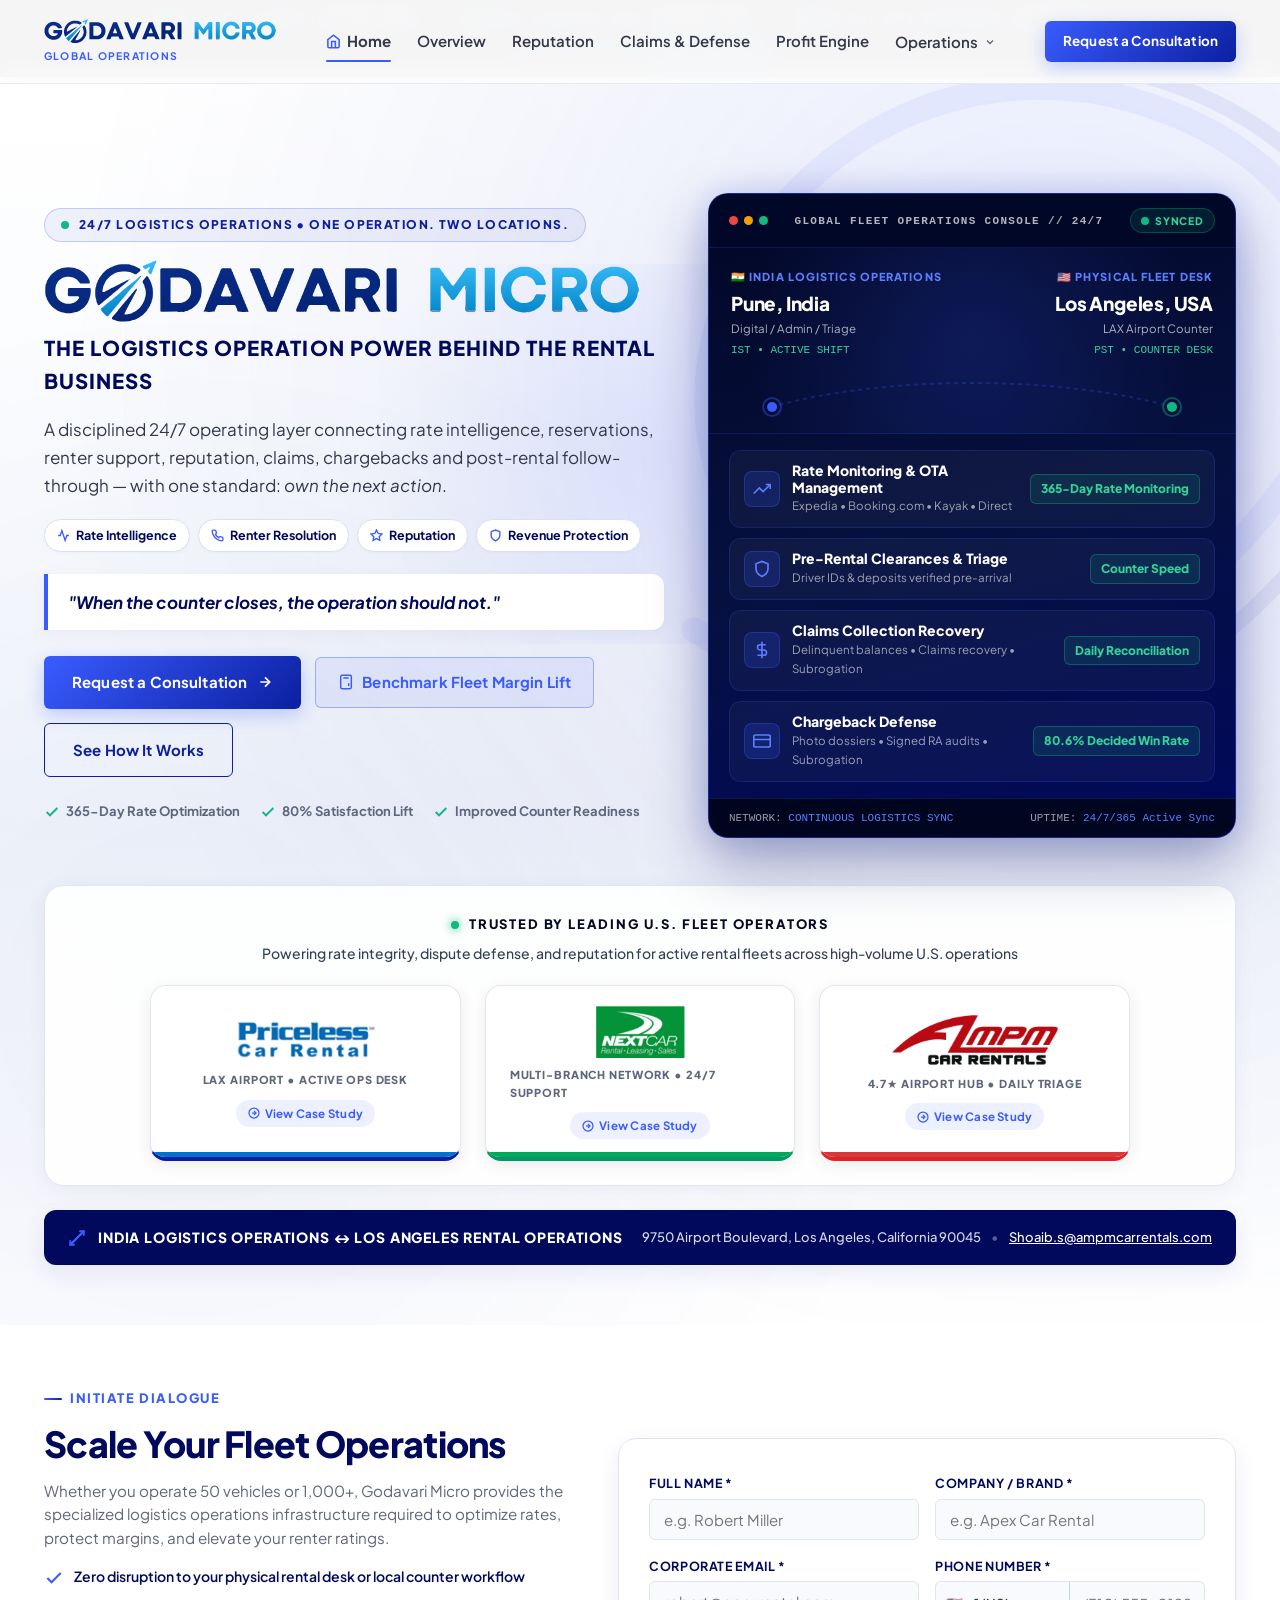
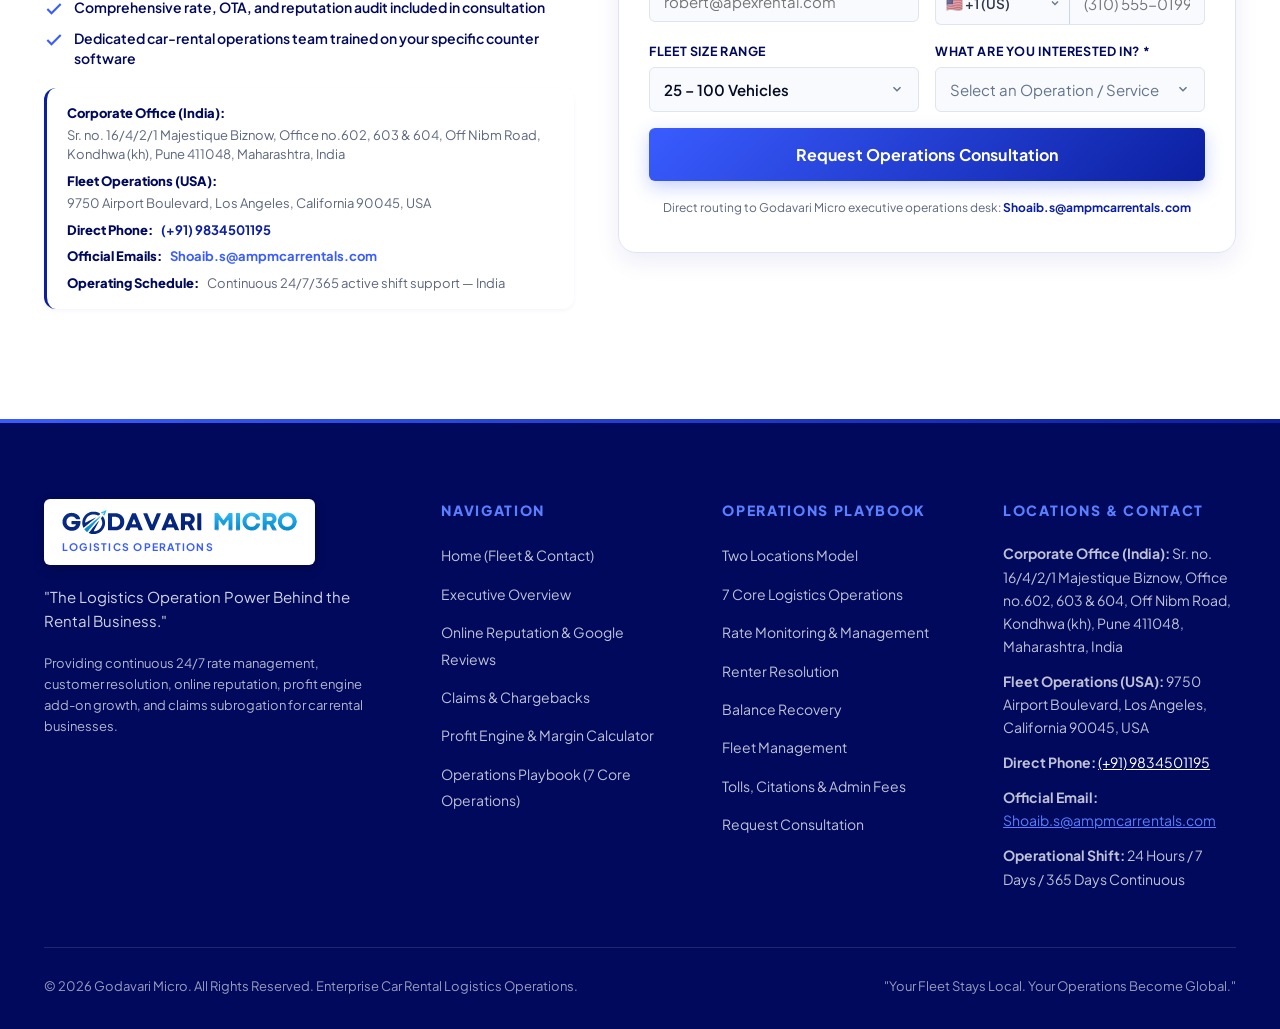
==== commit cf1b2d1c: "Add scrollable country code dropdown selector to consultation form phone input" ====
--- a/index.html
+++ b/index.html
@@ -617,7 +617,64 @@
 
                 <div class="form-group">
                   <label for="contactPhone" class="form-label">Phone Number *</label>
-                  <input type="tel" id="contactPhone" name="phone" class="form-input" placeholder="+1 (310) 555-0199" required>
+                  <div class="phone-input-group">
+                    <div class="country-code-wrap">
+                      <select id="countryCodeSelect" name="country_code" class="country-code-select" aria-label="Country Code">
+                        <option value="+1" selected>🇺🇸 +1 (US)</option>
+                        <option value="+91">🇮🇳 +91 (IN)</option>
+                        <option value="+44">🇬🇧 +44 (UK)</option>
+                        <option value="+971">🇦🇪 +971 (UAE)</option>
+                        <option value="+1">🇨🇦 +1 (CA)</option>
+                        <option value="+61">🇦🇺 +61 (AU)</option>
+                        <option value="+966">🇸🇦 +966 (SA)</option>
+                        <option value="+974">🇶🇦 +974 (QA)</option>
+                        <option value="+965">🇰🇼 +965 (KW)</option>
+                        <option value="+49">🇩🇪 +49 (DE)</option>
+                        <option value="+33">🇫🇷 +33 (FR)</option>
+                        <option value="+31">🇳🇱 +31 (NL)</option>
+                        <option value="+34">🇪🇸 +34 (ES)</option>
+                        <option value="+39">🇮🇹 +39 (IT)</option>
+                        <option value="+41">🇨🇭 +41 (CH)</option>
+                        <option value="+46">🇸🇪 +46 (SE)</option>
+                        <option value="+47">🇳🇴 +47 (NO)</option>
+                        <option value="+45">🇩🇰 +45 (DK)</option>
+                        <option value="+353">🇮🇪 +353 (IE)</option>
+                        <option value="+65">🇸🇬 +65 (SG)</option>
+                        <option value="+64">🇳🇿 +64 (NZ)</option>
+                        <option value="+52">🇲🇽 +52 (MX)</option>
+                        <option value="+55">🇧🇷 +55 (BR)</option>
+                        <option value="+81">🇯🇵 +81 (JP)</option>
+                        <option value="+82">🇰🇷 +82 (KR)</option>
+                        <option value="+86">🇨🇳 +86 (CN)</option>
+                        <option value="+852">🇭🇰 +852 (HK)</option>
+                        <option value="+60">🇲🇾 +60 (MY)</option>
+                        <option value="+62">🇮🇩 +62 (ID)</option>
+                        <option value="+63">🇵🇭 +63 (PH)</option>
+                        <option value="+66">🇹🇭 +66 (TH)</option>
+                        <option value="+84">🇻🇳 +84 (VN)</option>
+                        <option value="+90">🇹🇷 +90 (TR)</option>
+                        <option value="+20">🇪🇬 +20 (EG)</option>
+                        <option value="+27">🇿🇦 +27 (ZA)</option>
+                        <option value="+234">🇳🇬 +234 (NG)</option>
+                        <option value="+254">🇰🇪 +254 (KE)</option>
+                        <option value="+92">🇵🇰 +92 (PK)</option>
+                        <option value="+880">🇧🇩 +880 (BD)</option>
+                        <option value="+94">🇱🇰 +94 (LK)</option>
+                        <option value="+977">🇳🇵 +977 (NP)</option>
+                        <option value="+48">🇵🇱 +48 (PL)</option>
+                        <option value="+32">🇧🇪 +32 (BE)</option>
+                        <option value="+43">🇦🇹 +43 (AT)</option>
+                        <option value="+351">🇵🇹 +351 (PT)</option>
+                        <option value="+30">🇬🇷 +30 (GR)</option>
+                        <option value="+972">🇮🇱 +972 (IL)</option>
+                      </select>
+                      <svg class="country-code-chevron" width="12" height="12" viewBox="0 0 24 24" fill="none" stroke="currentColor" stroke-width="2.5">
+                        <polyline points="6 9 12 15 18 9"></polyline>
+                      </svg>
+                    </div>
+                    <input type="tel" id="contactPhone" name="phone_local" class="form-input phone-number-input" placeholder="(310) 555-0199" required>
+                    <input type="hidden" id="fullPhoneInput" name="phone">
+                  </div>
                 </div>
 
                 <div class="form-group">
--- a/css/styles.css
+++ b/css/styles.css
@@ -2945,6 +2945,93 @@
   resize: vertical;
 }
 
+/* Phone Input Group with Scrollable Country Code Selector */
+.phone-input-group {
+  display: flex;
+  align-items: stretch;
+  width: 100%;
+  position: relative;
+}
+
+.country-code-wrap {
+  position: relative;
+  flex: 0 0 134px;
+  max-width: 140px;
+}
+
+.country-code-select {
+  width: 100%;
+  height: 100%;
+  min-height: 44px;
+  padding: 10px 24px 10px 10px;
+  background: #F8FAFD;
+  border: 1.5px solid var(--color-border);
+  border-right: none;
+  border-radius: var(--radius-sm) 0 0 var(--radius-sm);
+  color: var(--color-text-body);
+  font-size: 0.85rem;
+  font-weight: 600;
+  cursor: pointer;
+  appearance: none;
+  -webkit-appearance: none;
+  -moz-appearance: none;
+  transition: all var(--transition-fast);
+  text-overflow: ellipsis;
+  white-space: nowrap;
+  overflow: hidden;
+}
+
+.country-code-select option {
+  background: #FFFFFF;
+  color: #060B24;
+  font-size: 0.875rem;
+  padding: 8px 10px;
+}
+
+.country-code-chevron {
+  position: absolute;
+  right: 8px;
+  top: 50%;
+  transform: translateY(-50%);
+  pointer-events: none;
+  color: #64748B;
+}
+
+.phone-number-input {
+  flex: 1;
+  min-width: 0;
+  border-radius: 0 var(--radius-sm) var(--radius-sm) 0;
+  border-left: 1px solid #CBD5E1;
+}
+
+.phone-input-group:focus-within .country-code-select {
+  border-color: var(--color-highlight);
+  background: var(--color-white);
+}
+
+.phone-input-group:focus-within .phone-number-input {
+  border-color: var(--color-highlight);
+  background: var(--color-white);
+}
+
+.country-code-select:focus,
+.phone-number-input:focus {
+  outline: none;
+  box-shadow: 0 0 0 3px rgba(58, 92, 255, 0.15);
+  z-index: 2;
+}
+
+@media (max-width: 480px) {
+  .country-code-wrap {
+    flex: 0 0 118px;
+    max-width: 125px;
+  }
+  .country-code-select {
+    font-size: 0.8rem;
+    padding: 10px 20px 10px 8px;
+  }
+}
+
 /* Custom Styled Form Dropdowns */
 .custom-dropdown {
   position: relative;
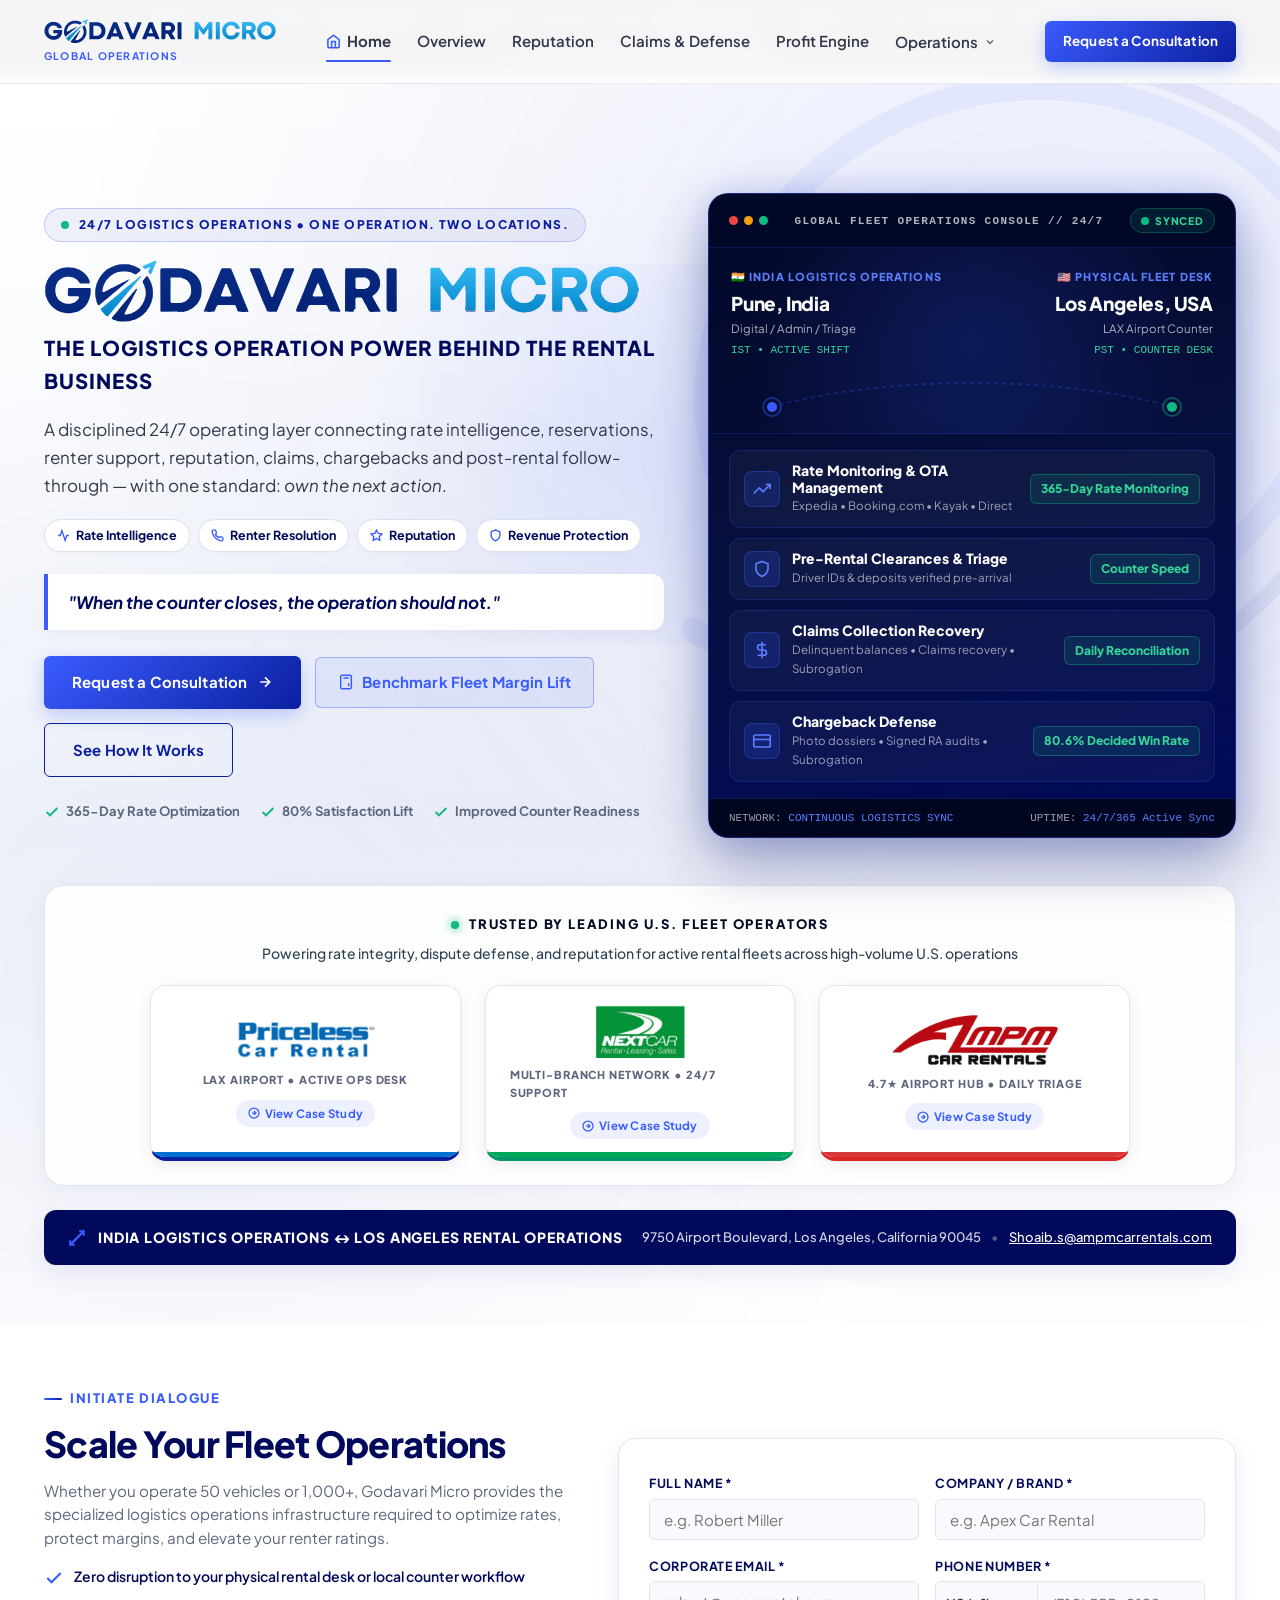
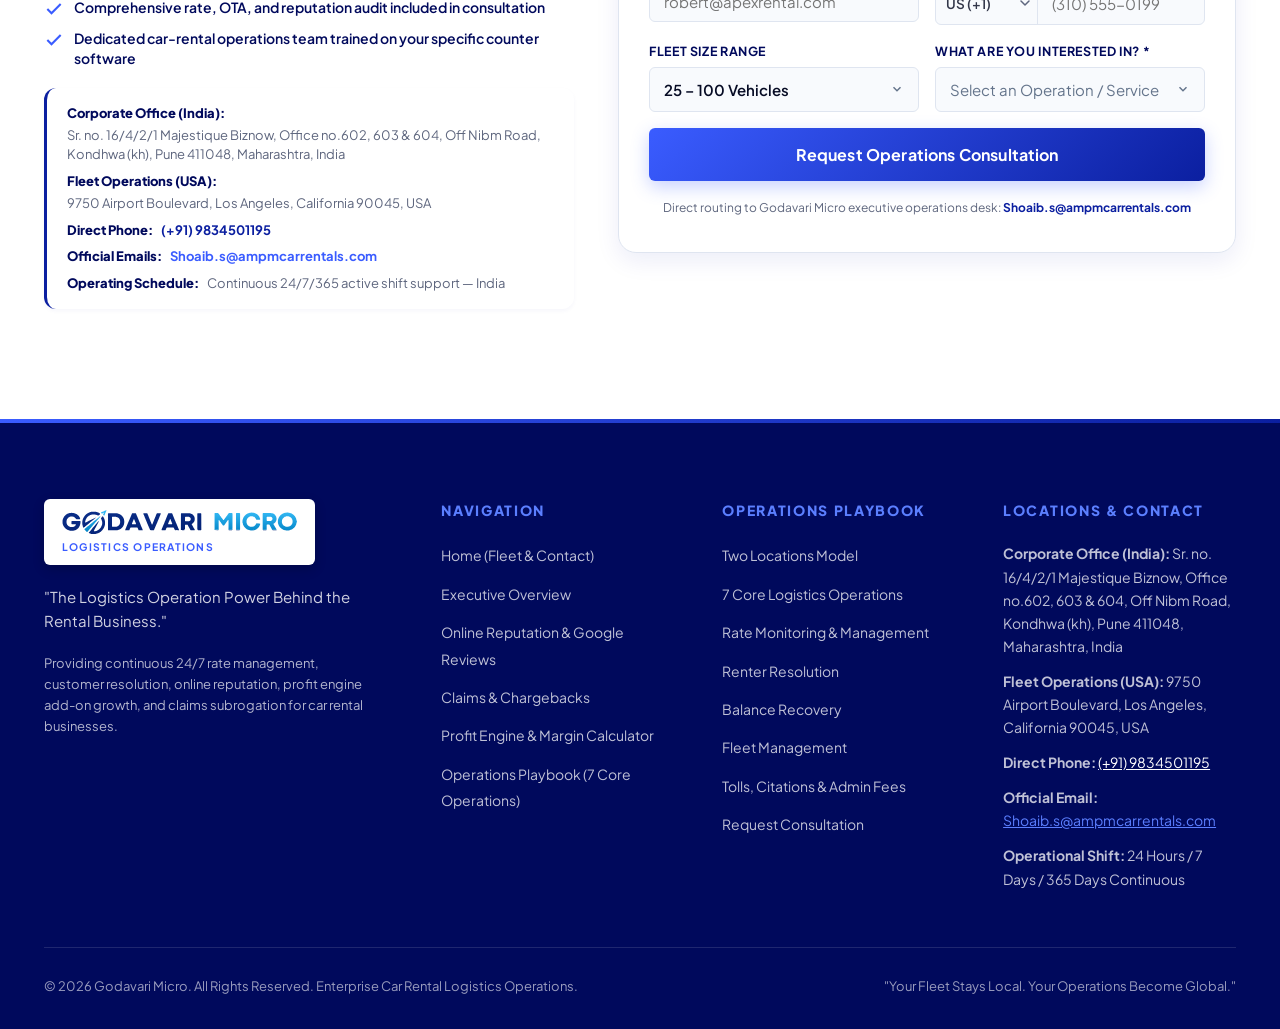
==== commit 221969dc: "Fix consultation phone input alignment and integrate country code into unified bar" ====
--- a/index.html
+++ b/index.html
@@ -32,7 +32,7 @@
   <link href="https://fonts.googleapis.com/css2?family=Plus+Jakarta+Sans:ital,wght@0,400;0,500;0,600;0,700;0,800;0,900;1,700&display=swap" rel="stylesheet">
 
   <!-- Stylesheet -->
-  <link rel="stylesheet" href="css/styles.css">
+  <link rel="stylesheet" href="css/styles.css?v=2.2">
 </head>
 <body>
 
@@ -617,62 +617,57 @@
 
                 <div class="form-group">
                   <label for="contactPhone" class="form-label">Phone Number *</label>
-                  <div class="phone-input-group">
-                    <div class="country-code-wrap">
-                      <select id="countryCodeSelect" name="country_code" class="country-code-select" aria-label="Country Code">
-                        <option value="+1" selected>🇺🇸 +1 (US)</option>
-                        <option value="+91">🇮🇳 +91 (IN)</option>
-                        <option value="+44">🇬🇧 +44 (UK)</option>
-                        <option value="+971">🇦🇪 +971 (UAE)</option>
-                        <option value="+1">🇨🇦 +1 (CA)</option>
-                        <option value="+61">🇦🇺 +61 (AU)</option>
-                        <option value="+966">🇸🇦 +966 (SA)</option>
-                        <option value="+974">🇶🇦 +974 (QA)</option>
-                        <option value="+965">🇰🇼 +965 (KW)</option>
-                        <option value="+49">🇩🇪 +49 (DE)</option>
-                        <option value="+33">🇫🇷 +33 (FR)</option>
-                        <option value="+31">🇳🇱 +31 (NL)</option>
-                        <option value="+34">🇪🇸 +34 (ES)</option>
-                        <option value="+39">🇮🇹 +39 (IT)</option>
-                        <option value="+41">🇨🇭 +41 (CH)</option>
-                        <option value="+46">🇸🇪 +46 (SE)</option>
-                        <option value="+47">🇳🇴 +47 (NO)</option>
-                        <option value="+45">🇩🇰 +45 (DK)</option>
-                        <option value="+353">🇮🇪 +353 (IE)</option>
-                        <option value="+65">🇸🇬 +65 (SG)</option>
-                        <option value="+64">🇳🇿 +64 (NZ)</option>
-                        <option value="+52">🇲🇽 +52 (MX)</option>
-                        <option value="+55">🇧🇷 +55 (BR)</option>
-                        <option value="+81">🇯🇵 +81 (JP)</option>
-                        <option value="+82">🇰🇷 +82 (KR)</option>
-                        <option value="+86">🇨🇳 +86 (CN)</option>
-                        <option value="+852">🇭🇰 +852 (HK)</option>
-                        <option value="+60">🇲🇾 +60 (MY)</option>
-                        <option value="+62">🇮🇩 +62 (ID)</option>
-                        <option value="+63">🇵🇭 +63 (PH)</option>
-                        <option value="+66">🇹🇭 +66 (TH)</option>
-                        <option value="+84">🇻🇳 +84 (VN)</option>
-                        <option value="+90">🇹🇷 +90 (TR)</option>
-                        <option value="+20">🇪🇬 +20 (EG)</option>
-                        <option value="+27">🇿🇦 +27 (ZA)</option>
-                        <option value="+234">🇳🇬 +234 (NG)</option>
-                        <option value="+254">🇰🇪 +254 (KE)</option>
-                        <option value="+92">🇵🇰 +92 (PK)</option>
-                        <option value="+880">🇧🇩 +880 (BD)</option>
-                        <option value="+94">🇱🇰 +94 (LK)</option>
-                        <option value="+977">🇳🇵 +977 (NP)</option>
-                        <option value="+48">🇵🇱 +48 (PL)</option>
-                        <option value="+32">🇧🇪 +32 (BE)</option>
-                        <option value="+43">🇦🇹 +43 (AT)</option>
-                        <option value="+351">🇵🇹 +351 (PT)</option>
-                        <option value="+30">🇬🇷 +30 (GR)</option>
-                        <option value="+972">🇮🇱 +972 (IL)</option>
-                      </select>
-                      <svg class="country-code-chevron" width="12" height="12" viewBox="0 0 24 24" fill="none" stroke="currentColor" stroke-width="2.5">
-                        <polyline points="6 9 12 15 18 9"></polyline>
-                      </svg>
-                    </div>
-                    <input type="tel" id="contactPhone" name="phone_local" class="form-input phone-number-input" placeholder="(310) 555-0199" required>
+                  <div class="phone-input-group" style="display: flex; flex-direction: row; align-items: stretch; width: 100%; height: 44px; min-height: 44px; max-height: 44px; background: #F8FAFD; border: 1.5px solid #DFE5F0; border-radius: 6px; box-sizing: border-box; overflow: hidden;">
+                    <select id="countryCodeSelect" name="country_code" class="country-code-select" aria-label="Country Code" style="flex: 0 0 102px; width: 102px; height: 100%; padding: 0 22px 0 10px; background-color: transparent; border: none; border-right: 1.5px solid #DFE5F0; border-radius: 0; color: #33374A; font-family: inherit; font-size: 0.85rem; font-weight: 600; cursor: pointer; -webkit-appearance: none; -moz-appearance: none; appearance: none; background-image: url('data:image/svg+xml,%3Csvg xmlns=\'http://www.w3.org/2000/svg\' width=\'10\' height=\'6\' viewBox=\'0 0 10 6\' fill=\'none\'%3E%3Cpath d=\'M1 1L5 5L9 1\' stroke=\'%235E667E\' stroke-width=\'1.5\' stroke-linecap=\'round\' stroke-linejoin=\'round\'/%3E%3C/svg%3E'); background-repeat: no-repeat; background-position: right 7px center; text-overflow: ellipsis; white-space: nowrap; outline: none; box-sizing: border-box;">
+                      <option value="+1" selected>US (+1)</option>
+                      <option value="+91">IN (+91)</option>
+                      <option value="+44">UK (+44)</option>
+                      <option value="+971">UAE (+971)</option>
+                      <option value="+1">CA (+1)</option>
+                      <option value="+61">AU (+61)</option>
+                      <option value="+966">SA (+966)</option>
+                      <option value="+974">QA (+974)</option>
+                      <option value="+965">KW (+965)</option>
+                      <option value="+49">DE (+49)</option>
+                      <option value="+33">FR (+33)</option>
+                      <option value="+31">NL (+31)</option>
+                      <option value="+34">ES (+34)</option>
+                      <option value="+39">IT (+39)</option>
+                      <option value="+41">CH (+41)</option>
+                      <option value="+65">SG (+65)</option>
+                      <option value="+64">NZ (+64)</option>
+                      <option value="+52">MX (+52)</option>
+                      <option value="+55">BR (+55)</option>
+                      <option value="+81">JP (+81)</option>
+                      <option value="+82">KR (+82)</option>
+                      <option value="+86">CN (+86)</option>
+                      <option value="+852">HK (+852)</option>
+                      <option value="+60">MY (+60)</option>
+                      <option value="+62">ID (+62)</option>
+                      <option value="+63">PH (+63)</option>
+                      <option value="+66">TH (+66)</option>
+                      <option value="+84">VN (+84)</option>
+                      <option value="+90">TR (+90)</option>
+                      <option value="+20">EG (+20)</option>
+                      <option value="+27">ZA (+27)</option>
+                      <option value="+234">NG (+234)</option>
+                      <option value="+254">KE (+254)</option>
+                      <option value="+92">PK (+92)</option>
+                      <option value="+880">BD (+880)</option>
+                      <option value="+94">LK (+94)</option>
+                      <option value="+977">NP (+977)</option>
+                      <option value="+48">PL (+48)</option>
+                      <option value="+32">BE (+32)</option>
+                      <option value="+43">AT (+43)</option>
+                      <option value="+351">PT (+351)</option>
+                      <option value="+30">GR (+30)</option>
+                      <option value="+972">IL (+972)</option>
+                      <option value="+46">SE (+46)</option>
+                      <option value="+47">NO (+47)</option>
+                      <option value="+45">DK (+45)</option>
+                      <option value="+353">IE (+353)</option>
+                    </select>
+                    <input type="tel" id="contactPhone" name="phone_local" class="phone-number-input" placeholder="(310) 555-0199" required style="flex: 1 1 auto; width: 100%; min-width: 0; height: 100%; padding: 0 14px; background: transparent; border: none; border-radius: 0; color: #33374A; font-family: inherit; font-size: 0.9375rem; outline: none; box-shadow: none; box-sizing: border-box;">
                     <input type="hidden" id="fullPhoneInput" name="phone">
                   </div>
                 </div>
--- a/css/styles.css
+++ b/css/styles.css
@@ -2945,90 +2945,91 @@
   resize: vertical;
 }
 
-/* Phone Input Group with Scrollable Country Code Selector */
+/* Phone Input Group with Integrated Country Code Selector */
 .phone-input-group {
-  display: flex;
-  align-items: stretch;
-  width: 100%;
-  position: relative;
-}
-
-.country-code-wrap {
-  position: relative;
-  flex: 0 0 134px;
-  max-width: 140px;
-}
-
-.country-code-select {
-  width: 100%;
-  height: 100%;
-  min-height: 44px;
-  padding: 10px 24px 10px 10px;
+  display: flex !important;
+  flex-direction: row !important;
+  align-items: stretch !important;
+  width: 100% !important;
+  height: 44px !important;
+  min-height: 44px !important;
+  max-height: 44px !important;
   background: #F8FAFD;
   border: 1.5px solid var(--color-border);
-  border-right: none;
-  border-radius: var(--radius-sm) 0 0 var(--radius-sm);
-  color: var(--color-text-body);
-  font-size: 0.85rem;
-  font-weight: 600;
+  border-radius: var(--radius-sm);
+  box-sizing: border-box;
+  overflow: hidden;
+  transition: all var(--transition-fast);
+}
+
+.phone-input-group.focused,
+.phone-input-group:focus-within {
+  border-color: var(--color-highlight);
+  background: var(--color-white);
+  box-shadow: 0 0 0 3px rgba(58, 92, 255, 0.15);
+}
+
+.country-code-select {
+  flex: 0 0 102px !important;
+  width: 102px !important;
+  height: 100% !important;
+  padding: 0 22px 0 10px !important;
+  background-color: transparent !important;
+  border: none !important;
+  border-right: 1.5px solid var(--color-border) !important;
+  border-radius: 0 !important;
+  color: var(--color-text-body) !important;
+  font-family: var(--font-sans) !important;
+  font-size: 0.85rem !important;
+  font-weight: 600 !important;
   cursor: pointer;
-  appearance: none;
-  -webkit-appearance: none;
-  -moz-appearance: none;
-  transition: all var(--transition-fast);
-  text-overflow: ellipsis;
-  white-space: nowrap;
-  overflow: hidden;
+  appearance: none !important;
+  -webkit-appearance: none !important;
+  -moz-appearance: none !important;
+  background-image: url("data:image/svg+xml,%3Csvg xmlns='http://www.w3.org/2000/svg' width='10' height='6' viewBox='0 0 10 6' fill='none'%3E%3Cpath d='M1 1L5 5L9 1' stroke='%235E667E' stroke-width='1.5' stroke-linecap='round' stroke-linejoin='round'/%3E%3C/svg%3E") !important;
+  background-repeat: no-repeat !important;
+  background-position: right 7px center !important;
+  outline: none !important;
+  box-shadow: none !important;
+  box-sizing: border-box !important;
 }
 
 .country-code-select option {
   background: #FFFFFF;
   color: #060B24;
   font-size: 0.875rem;
-  padding: 8px 10px;
-}
-
-.country-code-chevron {
-  position: absolute;
-  right: 8px;
-  top: 50%;
-  transform: translateY(-50%);
-  pointer-events: none;
-  color: #64748B;
+  padding: 6px 10px;
 }
 
 .phone-number-input {
-  flex: 1;
-  min-width: 0;
-  border-radius: 0 var(--radius-sm) var(--radius-sm) 0;
-  border-left: 1px solid #CBD5E1;
-}
-
+  flex: 1 1 auto !important;
+  width: 100% !important;
+  min-width: 0 !important;
+  height: 100% !important;
+  padding: 0 14px !important;
+  background: transparent !important;
+  border: none !important;
+  border-radius: 0 !important;
+  color: var(--color-text-body) !important;
+  font-family: var(--font-sans) !important;
+  font-size: 0.9375rem !important;
+  outline: none !important;
+  box-shadow: none !important;
+  box-sizing: border-box !important;
+}
+
+.phone-input-group.focused .country-code-select,
 .phone-input-group:focus-within .country-code-select {
-  border-color: var(--color-highlight);
-  background: var(--color-white);
-}
-
-.phone-input-group:focus-within .phone-number-input {
-  border-color: var(--color-highlight);
-  background: var(--color-white);
-}
-
-.country-code-select:focus,
-.phone-number-input:focus {
-  outline: none;
-  box-shadow: 0 0 0 3px rgba(58, 92, 255, 0.15);
-  z-index: 2;
+  border-right-color: rgba(58, 92, 255, 0.3) !important;
 }
 
 @media (max-width: 480px) {
-  .country-code-wrap {
-    flex: 0 0 118px;
-    max-width: 125px;
-  }
   .country-code-select {
-    font-size: 0.8rem;
-    padding: 10px 20px 10px 8px;
+    flex: 0 0 94px !important;
+    width: 94px !important;
+    font-size: 0.8rem !important;
+    padding: 0 18px 0 8px !important;
+    background-position: right 5px center !important;
   }
 }
 
